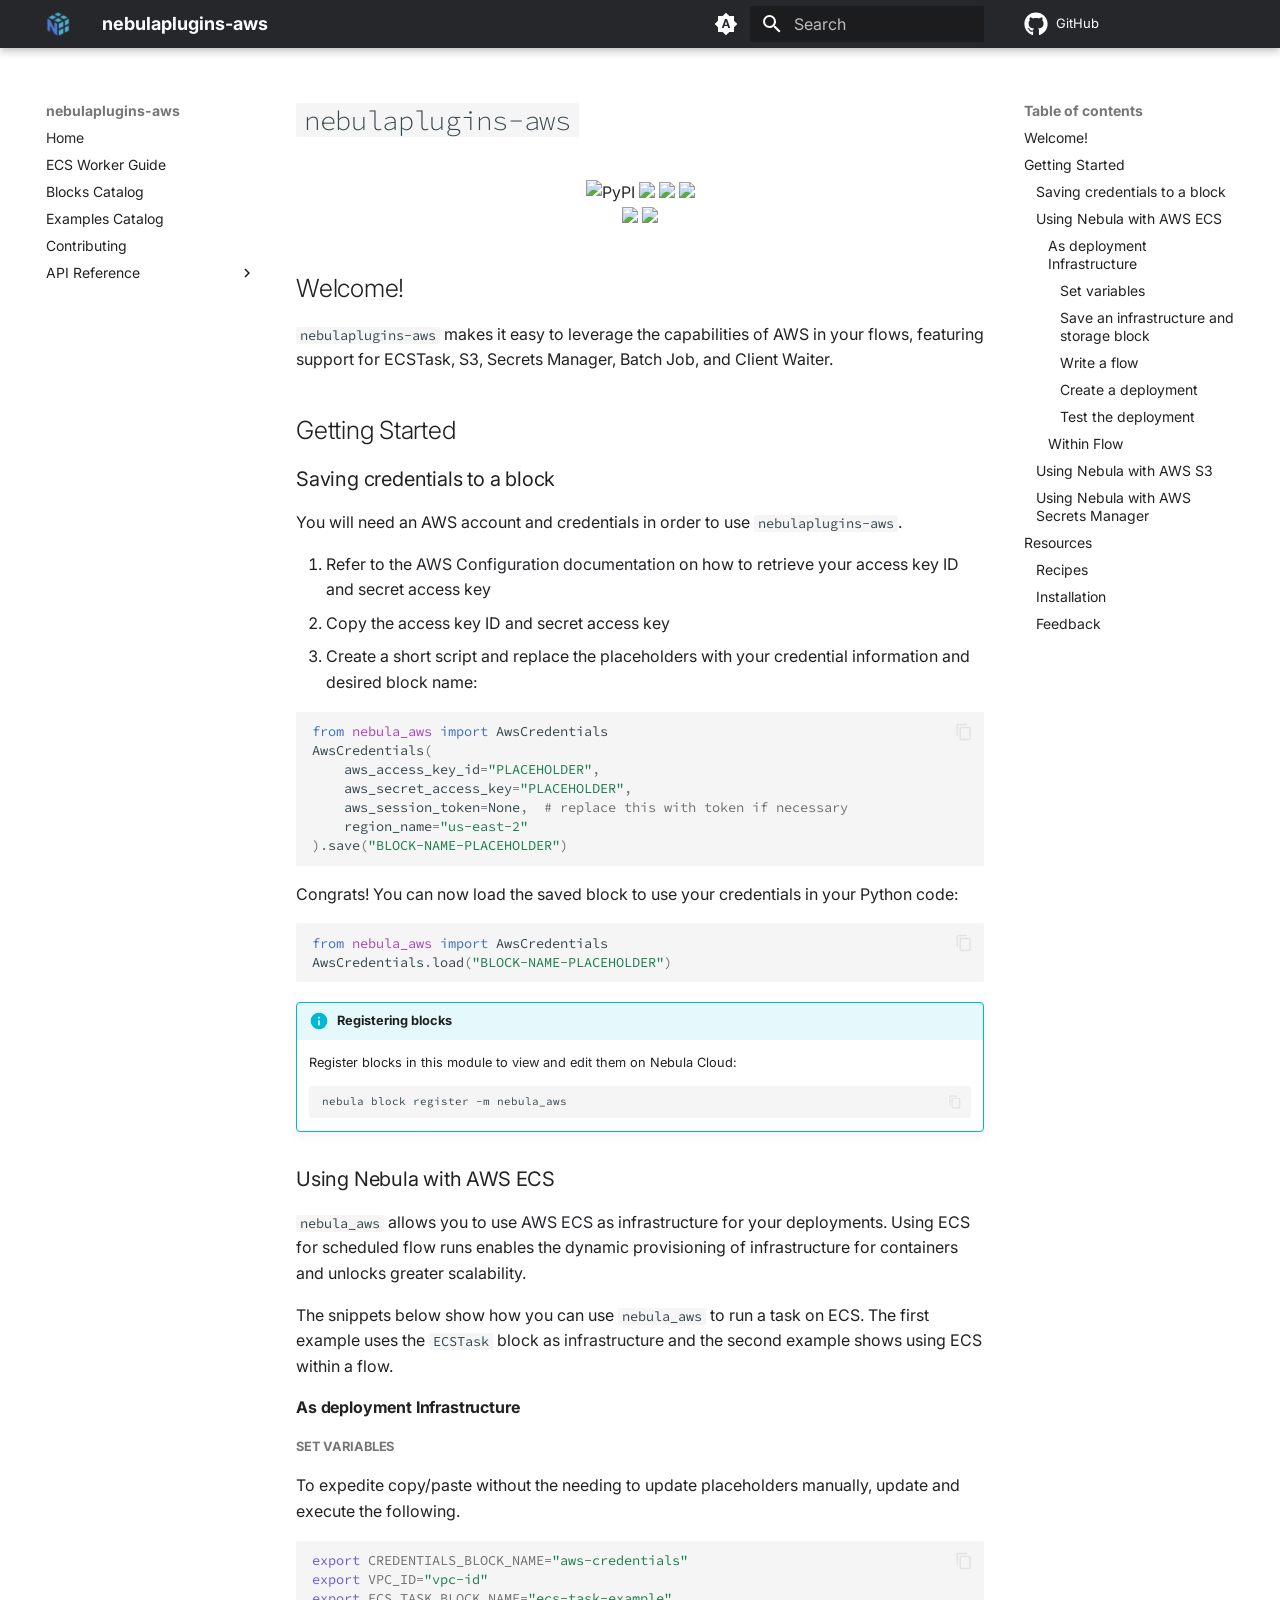
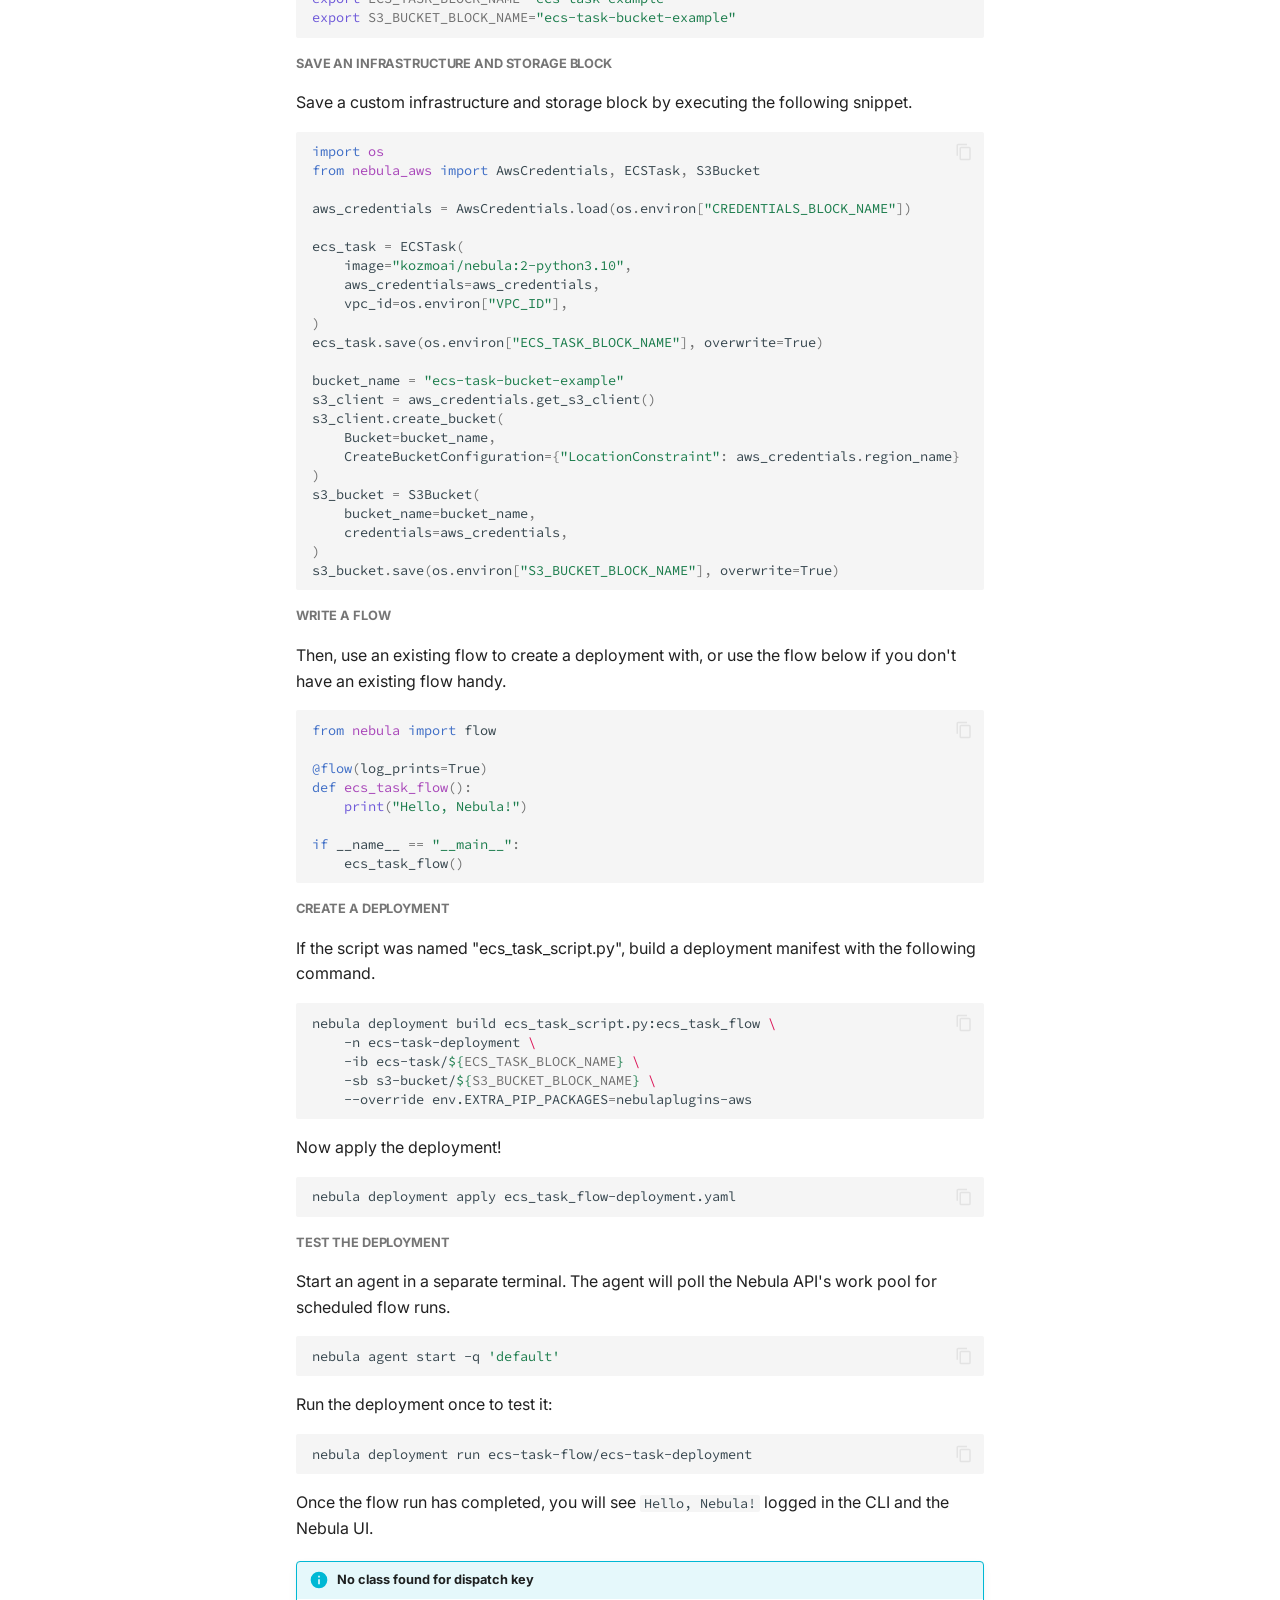
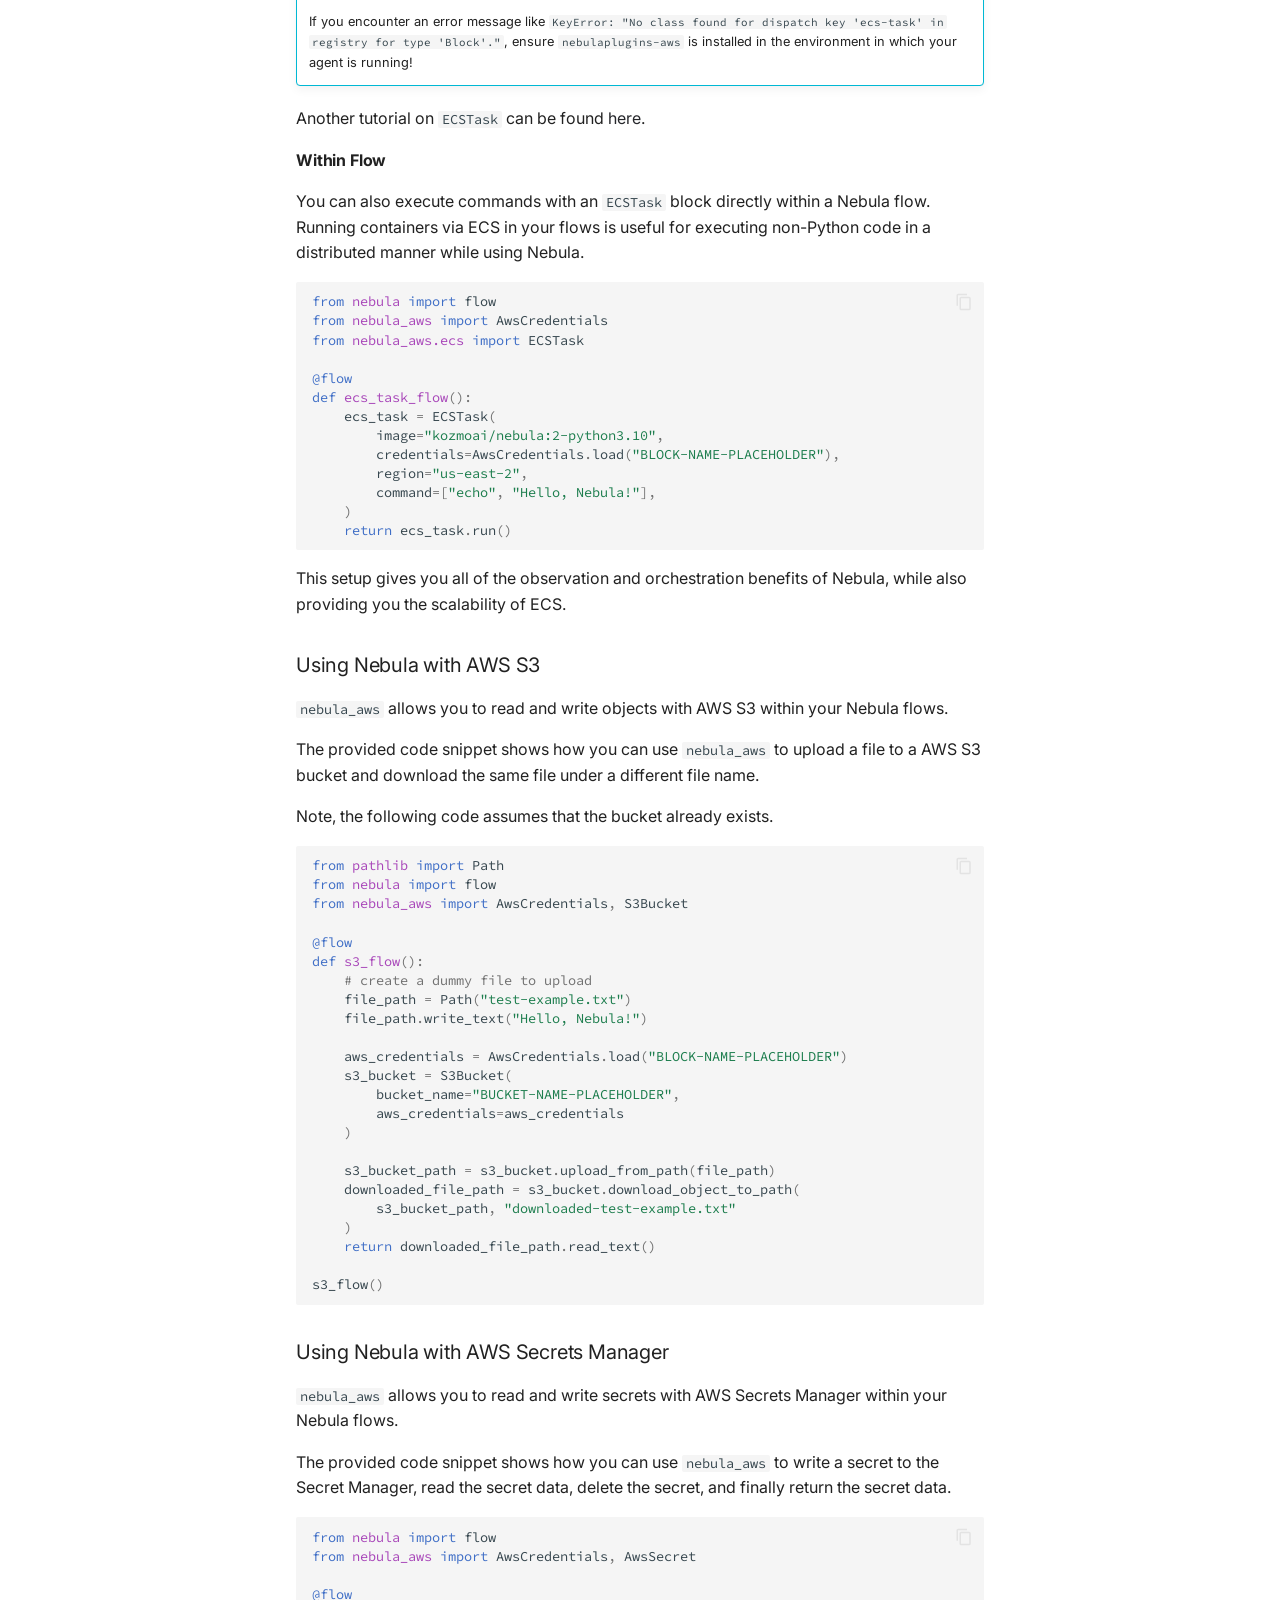
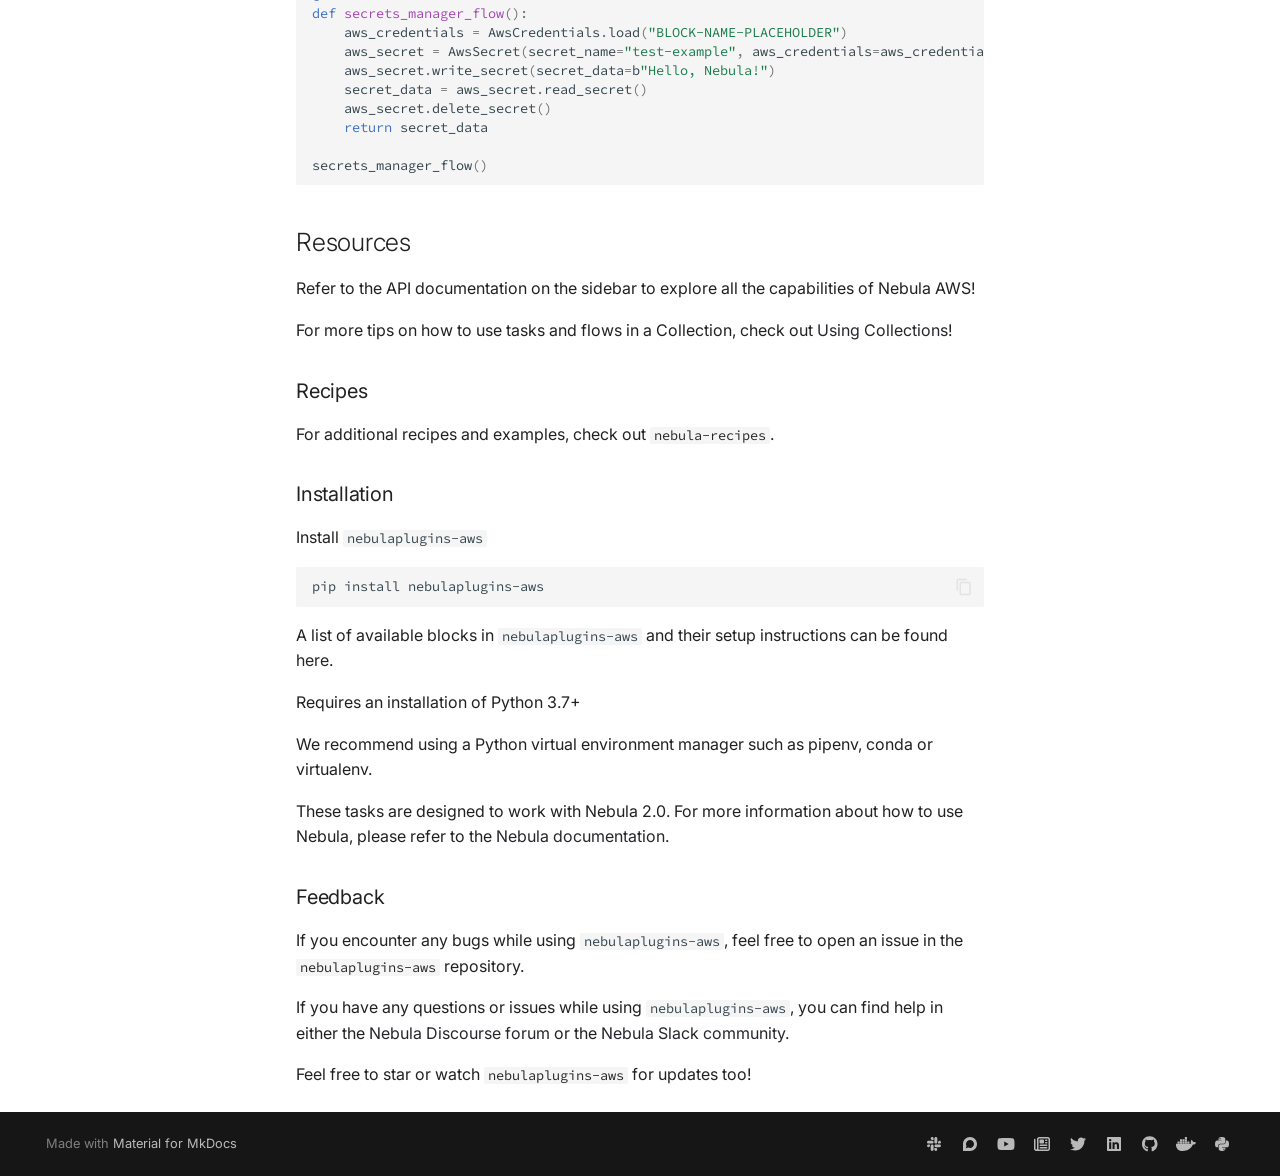
==== index.html @ a5ab62c1 "Deploying to docs from @ kozmoai/nebulaplugins-aws@5a887d9f221b4ba5b8bdf09e39d7f9b8337540f2 🚀" ====
<!doctype html>
<html lang="en" class="no-js">
  <head>
    
      <meta charset="utf-8">
      <meta name="viewport" content="width=device-width,initial-scale=1">
      
      
      
        <link rel="canonical" href="https://kozmoai.github.io/nebulaplugins-aws/">
      
      
      
        <link rel="next" href="ecs_guide/">
      
      
      <link rel="icon" href="img/favicon.ico">
      <meta name="generator" content="mkdocs-1.5.3, mkdocs-material-9.5.15">
    
    
      
        <title>nebulaplugins-aws</title>
      
    
    
      <link rel="stylesheet" href="assets/stylesheets/main.7e359304.min.css">
      
        
        <link rel="stylesheet" href="assets/stylesheets/palette.06af60db.min.css">
      
      


    
    
      
    
    
      
        
        
        <link rel="preconnect" href="https://fonts.gstatic.com" crossorigin>
        <link rel="stylesheet" href="https://fonts.googleapis.com/css?family=Inter:300,300i,400,400i,700,700i%7CSource+Code+Pro:400,400i,700,700i&display=fallback">
        <style>:root{--md-text-font:"Inter";--md-code-font:"Source Code Pro"}</style>
      
    
    
      <link rel="stylesheet" href="assets/_mkdocstrings.css">
    
      <link rel="stylesheet" href="stylesheets/extra.css">
    
    <script>__md_scope=new URL(".",location),__md_hash=e=>[...e].reduce((e,_)=>(e<<5)-e+_.charCodeAt(0),0),__md_get=(e,_=localStorage,t=__md_scope)=>JSON.parse(_.getItem(t.pathname+"."+e)),__md_set=(e,_,t=localStorage,a=__md_scope)=>{try{t.setItem(a.pathname+"."+e,JSON.stringify(_))}catch(e){}}</script>
    
      
  


  <!-- Google tag (gtag.js) -->
<script async src="https://www.googletagmanager.com/gtag/js?id=G-8CSMBCQDKN"></script>
<script>
    window.dataLayer = window.dataLayer || [];
    function gtag(){dataLayer.push(arguments);}
    gtag('js', new Date());

    gtag('config', 'G-8CSMBCQDKN');
</script>
<!-- Segment analytics -->
<script>
    !function(){var analytics=window.analytics=window.analytics||[];if(!analytics.initialize)if(analytics.invoked)window.console&&console.error&&console.error("Segment snippet included twice.");else{analytics.invoked=!0;analytics.methods=["trackSubmit","trackClick","trackLink","trackForm","pageview","identify","reset","group","track","ready","alias","debug","page","once","off","on","addSourceMiddleware","addIntegrationMiddleware","setAnonymousId","addDestinationMiddleware"];analytics.factory=function(e){return function(){var t=Array.prototype.slice.call(arguments);t.unshift(e);analytics.push(t);return analytics}};for(var e=0;e<analytics.methods.length;e++){var key=analytics.methods[e];analytics[key]=analytics.factory(key)}analytics.load=function(key,e){var t=document.createElement("script");t.type="text/javascript";t.async=!0;t.src="https://cdn.segment.com/analytics.js/v1/" + key + "/analytics.min.js";var n=document.getElementsByTagName("script")[0];n.parentNode.insertBefore(t,n);analytics._loadOptions=e};analytics._writeKey="xDLAoTXsNYpC4Y6JucKnJ8W1MYBuyAbD";;analytics.SNIPPET_VERSION="4.15.3";
    analytics.load("xDLAoTXsNYpC4Y6JucKnJ8W1MYBuyAbD");
    analytics.page();
    }}();
</script>
  
    <script>"undefined"!=typeof __md_analytics&&__md_analytics()</script>
  

    
    
    
  </head>
  
  
    
    
      
    
    
    
    
    <body dir="ltr" data-md-color-scheme="default" data-md-color-primary="indigo" data-md-color-accent="indigo">
  
    
    <input class="md-toggle" data-md-toggle="drawer" type="checkbox" id="__drawer" autocomplete="off">
    <input class="md-toggle" data-md-toggle="search" type="checkbox" id="__search" autocomplete="off">
    <label class="md-overlay" for="__drawer"></label>
    <div data-md-component="skip">
      
        
        <a href="#nebulaplugins-aws" class="md-skip">
          Skip to content
        </a>
      
    </div>
    <div data-md-component="announce">
      
    </div>
    
    
      

  

<header class="md-header md-header--shadow" data-md-component="header">
  <nav class="md-header__inner md-grid" aria-label="Header">
    <a href="." title="nebulaplugins-aws" class="md-header__button md-logo" aria-label="nebulaplugins-aws" data-md-component="logo">
      
  <img src="img/nebula-logo-mark.png" alt="logo">

    </a>
    <label class="md-header__button md-icon" for="__drawer">
      
      <svg xmlns="http://www.w3.org/2000/svg" viewBox="0 0 24 24"><path d="M3 6h18v2H3V6m0 5h18v2H3v-2m0 5h18v2H3v-2Z"/></svg>
    </label>
    <div class="md-header__title" data-md-component="header-title">
      <div class="md-header__ellipsis">
        <div class="md-header__topic">
          <span class="md-ellipsis">
            nebulaplugins-aws
          </span>
        </div>
        <div class="md-header__topic" data-md-component="header-topic">
          <span class="md-ellipsis">
            
              Home
            
          </span>
        </div>
      </div>
    </div>
    
      
        <form class="md-header__option" data-md-component="palette">
  
    
    
    
    <input class="md-option" data-md-color-media="(prefers-color-scheme)" data-md-color-scheme="default" data-md-color-primary="indigo" data-md-color-accent="indigo"  aria-label="Switch to light mode"  type="radio" name="__palette" id="__palette_0">
    
      <label class="md-header__button md-icon" title="Switch to light mode" for="__palette_1" hidden>
        <svg xmlns="http://www.w3.org/2000/svg" viewBox="0 0 24 24"><path d="m14.3 16-.7-2h-3.2l-.7 2H7.8L11 7h2l3.2 9h-1.9M20 8.69V4h-4.69L12 .69 8.69 4H4v4.69L.69 12 4 15.31V20h4.69L12 23.31 15.31 20H20v-4.69L23.31 12 20 8.69m-9.15 3.96h2.3L12 9l-1.15 3.65Z"/></svg>
      </label>
    
  
    
    
    
    <input class="md-option" data-md-color-media="(prefers-color-scheme: light)" data-md-color-scheme="default" data-md-color-primary="blue" data-md-color-accent="blue"  aria-label="Switch to dark mode"  type="radio" name="__palette" id="__palette_1">
    
      <label class="md-header__button md-icon" title="Switch to dark mode" for="__palette_2" hidden>
        <svg xmlns="http://www.w3.org/2000/svg" viewBox="0 0 24 24"><path d="M12 7a5 5 0 0 1 5 5 5 5 0 0 1-5 5 5 5 0 0 1-5-5 5 5 0 0 1 5-5m0 2a3 3 0 0 0-3 3 3 3 0 0 0 3 3 3 3 0 0 0 3-3 3 3 0 0 0-3-3m0-7 2.39 3.42C13.65 5.15 12.84 5 12 5c-.84 0-1.65.15-2.39.42L12 2M3.34 7l4.16-.35A7.2 7.2 0 0 0 5.94 8.5c-.44.74-.69 1.5-.83 2.29L3.34 7m.02 10 1.76-3.77a7.131 7.131 0 0 0 2.38 4.14L3.36 17M20.65 7l-1.77 3.79a7.023 7.023 0 0 0-2.38-4.15l4.15.36m-.01 10-4.14.36c.59-.51 1.12-1.14 1.54-1.86.42-.73.69-1.5.83-2.29L20.64 17M12 22l-2.41-3.44c.74.27 1.55.44 2.41.44.82 0 1.63-.17 2.37-.44L12 22Z"/></svg>
      </label>
    
  
    
    
    
    <input class="md-option" data-md-color-media="(prefers-color-scheme: dark)" data-md-color-scheme="slate" data-md-color-primary="blue" data-md-color-accent="blue"  aria-label="Switch to light mode"  type="radio" name="__palette" id="__palette_2">
    
      <label class="md-header__button md-icon" title="Switch to light mode" for="__palette_0" hidden>
        <svg xmlns="http://www.w3.org/2000/svg" viewBox="0 0 24 24"><path d="m17.75 4.09-2.53 1.94.91 3.06-2.63-1.81-2.63 1.81.91-3.06-2.53-1.94L12.44 4l1.06-3 1.06 3 3.19.09m3.5 6.91-1.64 1.25.59 1.98-1.7-1.17-1.7 1.17.59-1.98L15.75 11l2.06-.05L18.5 9l.69 1.95 2.06.05m-2.28 4.95c.83-.08 1.72 1.1 1.19 1.85-.32.45-.66.87-1.08 1.27C15.17 23 8.84 23 4.94 19.07c-3.91-3.9-3.91-10.24 0-14.14.4-.4.82-.76 1.27-1.08.75-.53 1.93.36 1.85 1.19-.27 2.86.69 5.83 2.89 8.02a9.96 9.96 0 0 0 8.02 2.89m-1.64 2.02a12.08 12.08 0 0 1-7.8-3.47c-2.17-2.19-3.33-5-3.49-7.82-2.81 3.14-2.7 7.96.31 10.98 3.02 3.01 7.84 3.12 10.98.31Z"/></svg>
      </label>
    
  
</form>
      
    
    
      <script>var media,input,key,value,palette=__md_get("__palette");if(palette&&palette.color){"(prefers-color-scheme)"===palette.color.media&&(media=matchMedia("(prefers-color-scheme: light)"),input=document.querySelector(media.matches?"[data-md-color-media='(prefers-color-scheme: light)']":"[data-md-color-media='(prefers-color-scheme: dark)']"),palette.color.media=input.getAttribute("data-md-color-media"),palette.color.scheme=input.getAttribute("data-md-color-scheme"),palette.color.primary=input.getAttribute("data-md-color-primary"),palette.color.accent=input.getAttribute("data-md-color-accent"));for([key,value]of Object.entries(palette.color))document.body.setAttribute("data-md-color-"+key,value)}</script>
    
    
    
      <label class="md-header__button md-icon" for="__search">
        
        <svg xmlns="http://www.w3.org/2000/svg" viewBox="0 0 24 24"><path d="M9.5 3A6.5 6.5 0 0 1 16 9.5c0 1.61-.59 3.09-1.56 4.23l.27.27h.79l5 5-1.5 1.5-5-5v-.79l-.27-.27A6.516 6.516 0 0 1 9.5 16 6.5 6.5 0 0 1 3 9.5 6.5 6.5 0 0 1 9.5 3m0 2C7 5 5 7 5 9.5S7 14 9.5 14 14 12 14 9.5 12 5 9.5 5Z"/></svg>
      </label>
      <div class="md-search" data-md-component="search" role="dialog">
  <label class="md-search__overlay" for="__search"></label>
  <div class="md-search__inner" role="search">
    <form class="md-search__form" name="search">
      <input type="text" class="md-search__input" name="query" aria-label="Search" placeholder="Search" autocapitalize="off" autocorrect="off" autocomplete="off" spellcheck="false" data-md-component="search-query" required>
      <label class="md-search__icon md-icon" for="__search">
        
        <svg xmlns="http://www.w3.org/2000/svg" viewBox="0 0 24 24"><path d="M9.5 3A6.5 6.5 0 0 1 16 9.5c0 1.61-.59 3.09-1.56 4.23l.27.27h.79l5 5-1.5 1.5-5-5v-.79l-.27-.27A6.516 6.516 0 0 1 9.5 16 6.5 6.5 0 0 1 3 9.5 6.5 6.5 0 0 1 9.5 3m0 2C7 5 5 7 5 9.5S7 14 9.5 14 14 12 14 9.5 12 5 9.5 5Z"/></svg>
        
        <svg xmlns="http://www.w3.org/2000/svg" viewBox="0 0 24 24"><path d="M20 11v2H8l5.5 5.5-1.42 1.42L4.16 12l7.92-7.92L13.5 5.5 8 11h12Z"/></svg>
      </label>
      <nav class="md-search__options" aria-label="Search">
        
        <button type="reset" class="md-search__icon md-icon" title="Clear" aria-label="Clear" tabindex="-1">
          
          <svg xmlns="http://www.w3.org/2000/svg" viewBox="0 0 24 24"><path d="M19 6.41 17.59 5 12 10.59 6.41 5 5 6.41 10.59 12 5 17.59 6.41 19 12 13.41 17.59 19 19 17.59 13.41 12 19 6.41Z"/></svg>
        </button>
      </nav>
      
    </form>
    <div class="md-search__output">
      <div class="md-search__scrollwrap" data-md-scrollfix>
        <div class="md-search-result" data-md-component="search-result">
          <div class="md-search-result__meta">
            Initializing search
          </div>
          <ol class="md-search-result__list" role="presentation"></ol>
        </div>
      </div>
    </div>
  </div>
</div>
    
    
      <div class="md-header__source">
        <a href="https://github.com/kozmoai/nebulaplugins-aws" title="Go to repository" class="md-source" data-md-component="source">
  <div class="md-source__icon md-icon">
    
    <svg xmlns="http://www.w3.org/2000/svg" viewBox="0 0 496 512"><!--! Font Awesome Free 6.5.1 by @fontawesome - https://fontawesome.com License - https://fontawesome.com/license/free (Icons: CC BY 4.0, Fonts: SIL OFL 1.1, Code: MIT License) Copyright 2023 Fonticons, Inc.--><path d="M165.9 397.4c0 2-2.3 3.6-5.2 3.6-3.3.3-5.6-1.3-5.6-3.6 0-2 2.3-3.6 5.2-3.6 3-.3 5.6 1.3 5.6 3.6zm-31.1-4.5c-.7 2 1.3 4.3 4.3 4.9 2.6 1 5.6 0 6.2-2s-1.3-4.3-4.3-5.2c-2.6-.7-5.5.3-6.2 2.3zm44.2-1.7c-2.9.7-4.9 2.6-4.6 4.9.3 2 2.9 3.3 5.9 2.6 2.9-.7 4.9-2.6 4.6-4.6-.3-1.9-3-3.2-5.9-2.9zM244.8 8C106.1 8 0 113.3 0 252c0 110.9 69.8 205.8 169.5 239.2 12.8 2.3 17.3-5.6 17.3-12.1 0-6.2-.3-40.4-.3-61.4 0 0-70 15-84.7-29.8 0 0-11.4-29.1-27.8-36.6 0 0-22.9-15.7 1.6-15.4 0 0 24.9 2 38.6 25.8 21.9 38.6 58.6 27.5 72.9 20.9 2.3-16 8.8-27.1 16-33.7-55.9-6.2-112.3-14.3-112.3-110.5 0-27.5 7.6-41.3 23.6-58.9-2.6-6.5-11.1-33.3 2.6-67.9 20.9-6.5 69 27 69 27 20-5.6 41.5-8.5 62.8-8.5s42.8 2.9 62.8 8.5c0 0 48.1-33.6 69-27 13.7 34.7 5.2 61.4 2.6 67.9 16 17.7 25.8 31.5 25.8 58.9 0 96.5-58.9 104.2-114.8 110.5 9.2 7.9 17 22.9 17 46.4 0 33.7-.3 75.4-.3 83.6 0 6.5 4.6 14.4 17.3 12.1C428.2 457.8 496 362.9 496 252 496 113.3 383.5 8 244.8 8zM97.2 352.9c-1.3 1-1 3.3.7 5.2 1.6 1.6 3.9 2.3 5.2 1 1.3-1 1-3.3-.7-5.2-1.6-1.6-3.9-2.3-5.2-1zm-10.8-8.1c-.7 1.3.3 2.9 2.3 3.9 1.6 1 3.6.7 4.3-.7.7-1.3-.3-2.9-2.3-3.9-2-.6-3.6-.3-4.3.7zm32.4 35.6c-1.6 1.3-1 4.3 1.3 6.2 2.3 2.3 5.2 2.6 6.5 1 1.3-1.3.7-4.3-1.3-6.2-2.2-2.3-5.2-2.6-6.5-1zm-11.4-14.7c-1.6 1-1.6 3.6 0 5.9 1.6 2.3 4.3 3.3 5.6 2.3 1.6-1.3 1.6-3.9 0-6.2-1.4-2.3-4-3.3-5.6-2z"/></svg>
  </div>
  <div class="md-source__repository">
    GitHub
  </div>
</a>
      </div>
    
  </nav>
  
</header>
    
    <div class="md-container" data-md-component="container">
      
      
        
          
        
      
      <main class="md-main" data-md-component="main">
        <div class="md-main__inner md-grid">
          
            
              
              <div class="md-sidebar md-sidebar--primary" data-md-component="sidebar" data-md-type="navigation" >
                <div class="md-sidebar__scrollwrap">
                  <div class="md-sidebar__inner">
                    



<nav class="md-nav md-nav--primary" aria-label="Navigation" data-md-level="0">
  <label class="md-nav__title" for="__drawer">
    <a href="." title="nebulaplugins-aws" class="md-nav__button md-logo" aria-label="nebulaplugins-aws" data-md-component="logo">
      
  <img src="img/nebula-logo-mark.png" alt="logo">

    </a>
    nebulaplugins-aws
  </label>
  
    <div class="md-nav__source">
      <a href="https://github.com/kozmoai/nebulaplugins-aws" title="Go to repository" class="md-source" data-md-component="source">
  <div class="md-source__icon md-icon">
    
    <svg xmlns="http://www.w3.org/2000/svg" viewBox="0 0 496 512"><!--! Font Awesome Free 6.5.1 by @fontawesome - https://fontawesome.com License - https://fontawesome.com/license/free (Icons: CC BY 4.0, Fonts: SIL OFL 1.1, Code: MIT License) Copyright 2023 Fonticons, Inc.--><path d="M165.9 397.4c0 2-2.3 3.6-5.2 3.6-3.3.3-5.6-1.3-5.6-3.6 0-2 2.3-3.6 5.2-3.6 3-.3 5.6 1.3 5.6 3.6zm-31.1-4.5c-.7 2 1.3 4.3 4.3 4.9 2.6 1 5.6 0 6.2-2s-1.3-4.3-4.3-5.2c-2.6-.7-5.5.3-6.2 2.3zm44.2-1.7c-2.9.7-4.9 2.6-4.6 4.9.3 2 2.9 3.3 5.9 2.6 2.9-.7 4.9-2.6 4.6-4.6-.3-1.9-3-3.2-5.9-2.9zM244.8 8C106.1 8 0 113.3 0 252c0 110.9 69.8 205.8 169.5 239.2 12.8 2.3 17.3-5.6 17.3-12.1 0-6.2-.3-40.4-.3-61.4 0 0-70 15-84.7-29.8 0 0-11.4-29.1-27.8-36.6 0 0-22.9-15.7 1.6-15.4 0 0 24.9 2 38.6 25.8 21.9 38.6 58.6 27.5 72.9 20.9 2.3-16 8.8-27.1 16-33.7-55.9-6.2-112.3-14.3-112.3-110.5 0-27.5 7.6-41.3 23.6-58.9-2.6-6.5-11.1-33.3 2.6-67.9 20.9-6.5 69 27 69 27 20-5.6 41.5-8.5 62.8-8.5s42.8 2.9 62.8 8.5c0 0 48.1-33.6 69-27 13.7 34.7 5.2 61.4 2.6 67.9 16 17.7 25.8 31.5 25.8 58.9 0 96.5-58.9 104.2-114.8 110.5 9.2 7.9 17 22.9 17 46.4 0 33.7-.3 75.4-.3 83.6 0 6.5 4.6 14.4 17.3 12.1C428.2 457.8 496 362.9 496 252 496 113.3 383.5 8 244.8 8zM97.2 352.9c-1.3 1-1 3.3.7 5.2 1.6 1.6 3.9 2.3 5.2 1 1.3-1 1-3.3-.7-5.2-1.6-1.6-3.9-2.3-5.2-1zm-10.8-8.1c-.7 1.3.3 2.9 2.3 3.9 1.6 1 3.6.7 4.3-.7.7-1.3-.3-2.9-2.3-3.9-2-.6-3.6-.3-4.3.7zm32.4 35.6c-1.6 1.3-1 4.3 1.3 6.2 2.3 2.3 5.2 2.6 6.5 1 1.3-1.3.7-4.3-1.3-6.2-2.2-2.3-5.2-2.6-6.5-1zm-11.4-14.7c-1.6 1-1.6 3.6 0 5.9 1.6 2.3 4.3 3.3 5.6 2.3 1.6-1.3 1.6-3.9 0-6.2-1.4-2.3-4-3.3-5.6-2z"/></svg>
  </div>
  <div class="md-source__repository">
    GitHub
  </div>
</a>
    </div>
  
  <ul class="md-nav__list" data-md-scrollfix>
    
      
      
  
  
    
  
  
  
    <li class="md-nav__item md-nav__item--active">
      
      <input class="md-nav__toggle md-toggle" type="checkbox" id="__toc">
      
      
        
      
      
        <label class="md-nav__link md-nav__link--active" for="__toc">
          
  
  <span class="md-ellipsis">
    Home
  </span>
  

          <span class="md-nav__icon md-icon"></span>
        </label>
      
      <a href="." class="md-nav__link md-nav__link--active">
        
  
  <span class="md-ellipsis">
    Home
  </span>
  

      </a>
      
        

<nav class="md-nav md-nav--secondary" aria-label="Table of contents">
  
  
  
    
  
  
    <label class="md-nav__title" for="__toc">
      <span class="md-nav__icon md-icon"></span>
      Table of contents
    </label>
    <ul class="md-nav__list" data-md-component="toc" data-md-scrollfix>
      
        <li class="md-nav__item">
  <a href="#welcome" class="md-nav__link">
    <span class="md-ellipsis">
      Welcome!
    </span>
  </a>
  
</li>
      
        <li class="md-nav__item">
  <a href="#getting-started" class="md-nav__link">
    <span class="md-ellipsis">
      Getting Started
    </span>
  </a>
  
    <nav class="md-nav" aria-label="Getting Started">
      <ul class="md-nav__list">
        
          <li class="md-nav__item">
  <a href="#saving-credentials-to-a-block" class="md-nav__link">
    <span class="md-ellipsis">
      Saving credentials to a block
    </span>
  </a>
  
</li>
        
          <li class="md-nav__item">
  <a href="#using-nebula-with-aws-ecs" class="md-nav__link">
    <span class="md-ellipsis">
      Using Nebula with AWS ECS
    </span>
  </a>
  
    <nav class="md-nav" aria-label="Using Nebula with AWS ECS">
      <ul class="md-nav__list">
        
          <li class="md-nav__item">
  <a href="#as-deployment-infrastructure" class="md-nav__link">
    <span class="md-ellipsis">
      As deployment Infrastructure
    </span>
  </a>
  
    <nav class="md-nav" aria-label="As deployment Infrastructure">
      <ul class="md-nav__list">
        
          <li class="md-nav__item">
  <a href="#set-variables" class="md-nav__link">
    <span class="md-ellipsis">
      Set variables
    </span>
  </a>
  
</li>
        
          <li class="md-nav__item">
  <a href="#save-an-infrastructure-and-storage-block" class="md-nav__link">
    <span class="md-ellipsis">
      Save an infrastructure and storage block
    </span>
  </a>
  
</li>
        
          <li class="md-nav__item">
  <a href="#write-a-flow" class="md-nav__link">
    <span class="md-ellipsis">
      Write a flow
    </span>
  </a>
  
</li>
        
          <li class="md-nav__item">
  <a href="#create-a-deployment" class="md-nav__link">
    <span class="md-ellipsis">
      Create a deployment
    </span>
  </a>
  
</li>
        
          <li class="md-nav__item">
  <a href="#test-the-deployment" class="md-nav__link">
    <span class="md-ellipsis">
      Test the deployment
    </span>
  </a>
  
</li>
        
      </ul>
    </nav>
  
</li>
        
          <li class="md-nav__item">
  <a href="#within-flow" class="md-nav__link">
    <span class="md-ellipsis">
      Within Flow
    </span>
  </a>
  
</li>
        
      </ul>
    </nav>
  
</li>
        
          <li class="md-nav__item">
  <a href="#using-nebula-with-aws-s3" class="md-nav__link">
    <span class="md-ellipsis">
      Using Nebula with AWS S3
    </span>
  </a>
  
</li>
        
          <li class="md-nav__item">
  <a href="#using-nebula-with-aws-secrets-manager" class="md-nav__link">
    <span class="md-ellipsis">
      Using Nebula with AWS Secrets Manager
    </span>
  </a>
  
</li>
        
      </ul>
    </nav>
  
</li>
      
        <li class="md-nav__item">
  <a href="#resources" class="md-nav__link">
    <span class="md-ellipsis">
      Resources
    </span>
  </a>
  
    <nav class="md-nav" aria-label="Resources">
      <ul class="md-nav__list">
        
          <li class="md-nav__item">
  <a href="#recipes" class="md-nav__link">
    <span class="md-ellipsis">
      Recipes
    </span>
  </a>
  
</li>
        
          <li class="md-nav__item">
  <a href="#installation" class="md-nav__link">
    <span class="md-ellipsis">
      Installation
    </span>
  </a>
  
</li>
        
          <li class="md-nav__item">
  <a href="#feedback" class="md-nav__link">
    <span class="md-ellipsis">
      Feedback
    </span>
  </a>
  
</li>
        
      </ul>
    </nav>
  
</li>
      
    </ul>
  
</nav>
      
    </li>
  

    
      
      
  
  
  
  
    <li class="md-nav__item">
      <a href="ecs_guide/" class="md-nav__link">
        
  
  <span class="md-ellipsis">
    ECS Worker Guide
  </span>
  

      </a>
    </li>
  

    
      
      
  
  
  
  
    <li class="md-nav__item">
      <a href="blocks_catalog/" class="md-nav__link">
        
  
  <span class="md-ellipsis">
    Blocks Catalog
  </span>
  

      </a>
    </li>
  

    
      
      
  
  
  
  
    <li class="md-nav__item">
      <a href="examples_catalog/" class="md-nav__link">
        
  
  <span class="md-ellipsis">
    Examples Catalog
  </span>
  

      </a>
    </li>
  

    
      
      
  
  
  
  
    <li class="md-nav__item">
      <a href="contributing/" class="md-nav__link">
        
  
  <span class="md-ellipsis">
    Contributing
  </span>
  

      </a>
    </li>
  

    
      
      
  
  
  
  
    
    
    
    
    <li class="md-nav__item md-nav__item--nested">
      
        
        
        <input class="md-nav__toggle md-toggle " type="checkbox" id="__nav_6" >
        
          
          <label class="md-nav__link" for="__nav_6" id="__nav_6_label" tabindex="0">
            
  
  <span class="md-ellipsis">
    API Reference
  </span>
  

            <span class="md-nav__icon md-icon"></span>
          </label>
        
        <nav class="md-nav" data-md-level="1" aria-labelledby="__nav_6_label" aria-expanded="false">
          <label class="md-nav__title" for="__nav_6">
            <span class="md-nav__icon md-icon"></span>
            API Reference
          </label>
          <ul class="md-nav__list" data-md-scrollfix>
            
              
                
  
  
  
  
    <li class="md-nav__item">
      <a href="batch/" class="md-nav__link">
        
  
  <span class="md-ellipsis">
    Batch
  </span>
  

      </a>
    </li>
  

              
            
              
                
  
  
  
  
    <li class="md-nav__item">
      <a href="client_waiter/" class="md-nav__link">
        
  
  <span class="md-ellipsis">
    Client Waiter
  </span>
  

      </a>
    </li>
  

              
            
              
                
  
  
  
  
    <li class="md-nav__item">
      <a href="credentials/" class="md-nav__link">
        
  
  <span class="md-ellipsis">
    Credentials
  </span>
  

      </a>
    </li>
  

              
            
              
                
  
  
  
  
    <li class="md-nav__item">
      <a href="ecs_worker/" class="md-nav__link">
        
  
  <span class="md-ellipsis">
    ECS Worker
  </span>
  

      </a>
    </li>
  

              
            
              
                
  
  
  
  
    <li class="md-nav__item">
      <a href="ecs/" class="md-nav__link">
        
  
  <span class="md-ellipsis">
    ECS
  </span>
  

      </a>
    </li>
  

              
            
              
                
  
  
  
  
    <li class="md-nav__item">
      <a href="lambda_function/" class="md-nav__link">
        
  
  <span class="md-ellipsis">
    Lambda
  </span>
  

      </a>
    </li>
  

              
            
              
                
  
  
  
  
    
    
    
    
    <li class="md-nav__item md-nav__item--nested">
      
        
        
        <input class="md-nav__toggle md-toggle " type="checkbox" id="__nav_6_7" >
        
          
          <label class="md-nav__link" for="__nav_6_7" id="__nav_6_7_label" tabindex="0">
            
  
  <span class="md-ellipsis">
    Deployments
  </span>
  

            <span class="md-nav__icon md-icon"></span>
          </label>
        
        <nav class="md-nav" data-md-level="2" aria-labelledby="__nav_6_7_label" aria-expanded="false">
          <label class="md-nav__title" for="__nav_6_7">
            <span class="md-nav__icon md-icon"></span>
            Deployments
          </label>
          <ul class="md-nav__list" data-md-scrollfix>
            
              
                
  
  
  
  
    <li class="md-nav__item">
      <a href="deployments/steps/" class="md-nav__link">
        
  
  <span class="md-ellipsis">
    Steps
  </span>
  

      </a>
    </li>
  

              
            
          </ul>
        </nav>
      
    </li>
  

              
            
              
                
  
  
  
  
    <li class="md-nav__item">
      <a href="s3/" class="md-nav__link">
        
  
  <span class="md-ellipsis">
    S3
  </span>
  

      </a>
    </li>
  

              
            
              
                
  
  
  
  
    <li class="md-nav__item">
      <a href="secrets_manager/" class="md-nav__link">
        
  
  <span class="md-ellipsis">
    Secrets Manager
  </span>
  

      </a>
    </li>
  

              
            
          </ul>
        </nav>
      
    </li>
  

    
  </ul>
</nav>
                  </div>
                </div>
              </div>
            
            
              
              <div class="md-sidebar md-sidebar--secondary" data-md-component="sidebar" data-md-type="toc" >
                <div class="md-sidebar__scrollwrap">
                  <div class="md-sidebar__inner">
                    

<nav class="md-nav md-nav--secondary" aria-label="Table of contents">
  
  
  
    
  
  
    <label class="md-nav__title" for="__toc">
      <span class="md-nav__icon md-icon"></span>
      Table of contents
    </label>
    <ul class="md-nav__list" data-md-component="toc" data-md-scrollfix>
      
        <li class="md-nav__item">
  <a href="#welcome" class="md-nav__link">
    <span class="md-ellipsis">
      Welcome!
    </span>
  </a>
  
</li>
      
        <li class="md-nav__item">
  <a href="#getting-started" class="md-nav__link">
    <span class="md-ellipsis">
      Getting Started
    </span>
  </a>
  
    <nav class="md-nav" aria-label="Getting Started">
      <ul class="md-nav__list">
        
          <li class="md-nav__item">
  <a href="#saving-credentials-to-a-block" class="md-nav__link">
    <span class="md-ellipsis">
      Saving credentials to a block
    </span>
  </a>
  
</li>
        
          <li class="md-nav__item">
  <a href="#using-nebula-with-aws-ecs" class="md-nav__link">
    <span class="md-ellipsis">
      Using Nebula with AWS ECS
    </span>
  </a>
  
    <nav class="md-nav" aria-label="Using Nebula with AWS ECS">
      <ul class="md-nav__list">
        
          <li class="md-nav__item">
  <a href="#as-deployment-infrastructure" class="md-nav__link">
    <span class="md-ellipsis">
      As deployment Infrastructure
    </span>
  </a>
  
    <nav class="md-nav" aria-label="As deployment Infrastructure">
      <ul class="md-nav__list">
        
          <li class="md-nav__item">
  <a href="#set-variables" class="md-nav__link">
    <span class="md-ellipsis">
      Set variables
    </span>
  </a>
  
</li>
        
          <li class="md-nav__item">
  <a href="#save-an-infrastructure-and-storage-block" class="md-nav__link">
    <span class="md-ellipsis">
      Save an infrastructure and storage block
    </span>
  </a>
  
</li>
        
          <li class="md-nav__item">
  <a href="#write-a-flow" class="md-nav__link">
    <span class="md-ellipsis">
      Write a flow
    </span>
  </a>
  
</li>
        
          <li class="md-nav__item">
  <a href="#create-a-deployment" class="md-nav__link">
    <span class="md-ellipsis">
      Create a deployment
    </span>
  </a>
  
</li>
        
          <li class="md-nav__item">
  <a href="#test-the-deployment" class="md-nav__link">
    <span class="md-ellipsis">
      Test the deployment
    </span>
  </a>
  
</li>
        
      </ul>
    </nav>
  
</li>
        
          <li class="md-nav__item">
  <a href="#within-flow" class="md-nav__link">
    <span class="md-ellipsis">
      Within Flow
    </span>
  </a>
  
</li>
        
      </ul>
    </nav>
  
</li>
        
          <li class="md-nav__item">
  <a href="#using-nebula-with-aws-s3" class="md-nav__link">
    <span class="md-ellipsis">
      Using Nebula with AWS S3
    </span>
  </a>
  
</li>
        
          <li class="md-nav__item">
  <a href="#using-nebula-with-aws-secrets-manager" class="md-nav__link">
    <span class="md-ellipsis">
      Using Nebula with AWS Secrets Manager
    </span>
  </a>
  
</li>
        
      </ul>
    </nav>
  
</li>
      
        <li class="md-nav__item">
  <a href="#resources" class="md-nav__link">
    <span class="md-ellipsis">
      Resources
    </span>
  </a>
  
    <nav class="md-nav" aria-label="Resources">
      <ul class="md-nav__list">
        
          <li class="md-nav__item">
  <a href="#recipes" class="md-nav__link">
    <span class="md-ellipsis">
      Recipes
    </span>
  </a>
  
</li>
        
          <li class="md-nav__item">
  <a href="#installation" class="md-nav__link">
    <span class="md-ellipsis">
      Installation
    </span>
  </a>
  
</li>
        
          <li class="md-nav__item">
  <a href="#feedback" class="md-nav__link">
    <span class="md-ellipsis">
      Feedback
    </span>
  </a>
  
</li>
        
      </ul>
    </nav>
  
</li>
      
    </ul>
  
</nav>
                  </div>
                </div>
              </div>
            
          
          
            <div class="md-content" data-md-component="content">
              <article class="md-content__inner md-typeset">
                
                  

  
  


<h1 id="nebulaplugins-aws"><code>nebulaplugins-aws</code></h1>
<p align="center">
    <a href="https://pypi.python.org/pypi/nebulaplugins-aws/" alt="PyPI version">
        <img alt="PyPI" src="https://img.shields.io/pypi/v/nebulaplugins-aws?color=26272B&labelColor=090422"></a>
    <a href="https://github.com/kozmoai/nebulaplugins-aws/" alt="Stars">
        <img src="https://img.shields.io/github/stars/kozmoai/nebulaplugins-aws?color=26272B&labelColor=090422" /></a>
    <a href="https://pepy.tech/badge/nebulaplugins-aws/" alt="Downloads">
        <img src="https://img.shields.io/pypi/dm/nebulaplugins-aws?color=26272B&labelColor=090422" /></a>
    <a href="https://github.com/kozmoai/nebulaplugins-aws/pulse" alt="Activity">
        <img src="https://img.shields.io/github/commit-activity/m/kozmoai/nebulaplugins-aws?color=26272B&labelColor=090422" /></a>
    <br>
    <a href="https://nebula-community.slack.com" alt="Slack">
        <img src="https://img.shields.io/badge/slack-join_community-red.svg?color=26272B&labelColor=090422&logo=slack" /></a>
    <a href="https://discourse.nebula.io/" alt="Discourse">
        <img src="https://img.shields.io/badge/discourse-browse_forum-red.svg?color=26272B&labelColor=090422&logo=discourse" /></a>
</p>

<h2 id="welcome">Welcome!</h2>
<p><code>nebulaplugins-aws</code> makes it easy to leverage the capabilities of AWS in your flows, featuring support for ECSTask, S3, Secrets Manager, Batch Job, and Client Waiter.</p>
<h2 id="getting-started">Getting Started</h2>
<h3 id="saving-credentials-to-a-block">Saving credentials to a block</h3>
<p>You will need an AWS account and credentials in order to use <code>nebulaplugins-aws</code>.</p>
<ol>
<li>Refer to the <a href="https://docs.aws.amazon.com/cli/latest/userguide/cli-configure-quickstart.html#cli-configure-quickstart-creds">AWS Configuration documentation</a> on how to retrieve your access key ID and secret access key</li>
<li>Copy the access key ID and secret access key</li>
<li>Create a short script and replace the placeholders with your credential information and desired block name:</li>
</ol>
<div class="highlight"><pre><span></span><code><span class="kn">from</span> <span class="nn">nebula_aws</span> <span class="kn">import</span> <span class="n">AwsCredentials</span>
<span class="n">AwsCredentials</span><span class="p">(</span>
    <span class="n">aws_access_key_id</span><span class="o">=</span><span class="s2">&quot;PLACEHOLDER&quot;</span><span class="p">,</span>
    <span class="n">aws_secret_access_key</span><span class="o">=</span><span class="s2">&quot;PLACEHOLDER&quot;</span><span class="p">,</span>
    <span class="n">aws_session_token</span><span class="o">=</span><span class="kc">None</span><span class="p">,</span>  <span class="c1"># replace this with token if necessary</span>
    <span class="n">region_name</span><span class="o">=</span><span class="s2">&quot;us-east-2&quot;</span>
<span class="p">)</span><span class="o">.</span><span class="n">save</span><span class="p">(</span><span class="s2">&quot;BLOCK-NAME-PLACEHOLDER&quot;</span><span class="p">)</span>
</code></pre></div>
<p>Congrats! You can now load the saved block to use your credentials in your Python code:</p>
<div class="highlight"><pre><span></span><code><span class="kn">from</span> <span class="nn">nebula_aws</span> <span class="kn">import</span> <span class="n">AwsCredentials</span>
<span class="n">AwsCredentials</span><span class="o">.</span><span class="n">load</span><span class="p">(</span><span class="s2">&quot;BLOCK-NAME-PLACEHOLDER&quot;</span><span class="p">)</span>
</code></pre></div>
<div class="admonition info">
<p class="admonition-title">Registering blocks</p>
<p>Register blocks in this module to
<a href="https://docs.nebula.io/ui/blocks/">view and edit them</a>
on Nebula Cloud:</p>
<div class="highlight"><pre><span></span><code>nebula<span class="w"> </span>block<span class="w"> </span>register<span class="w"> </span>-m<span class="w"> </span>nebula_aws
</code></pre></div>
</div>
<h3 id="using-nebula-with-aws-ecs">Using Nebula with AWS ECS</h3>
<p><code>nebula_aws</code> allows you to use <a href="https://aws.amazon.com/ecs/">AWS ECS</a> as infrastructure for your deployments. Using ECS for scheduled flow runs enables the dynamic provisioning of infrastructure for containers and unlocks greater scalability.</p>
<p>The snippets below show how you can use <code>nebula_aws</code> to run a task on ECS. The first example uses the <code>ECSTask</code> block as <a href="https://docs.nebula.io/concepts/infrastructure/">infrastructure</a> and the second example shows using ECS within a flow.</p>
<h4 id="as-deployment-infrastructure">As deployment Infrastructure</h4>
<h5 id="set-variables">Set variables</h5>
<p>To expedite copy/paste without the needing to update placeholders manually, update and execute the following.</p>
<div class="highlight"><pre><span></span><code><span class="nb">export</span><span class="w"> </span><span class="nv">CREDENTIALS_BLOCK_NAME</span><span class="o">=</span><span class="s2">&quot;aws-credentials&quot;</span>
<span class="nb">export</span><span class="w"> </span><span class="nv">VPC_ID</span><span class="o">=</span><span class="s2">&quot;vpc-id&quot;</span>
<span class="nb">export</span><span class="w"> </span><span class="nv">ECS_TASK_BLOCK_NAME</span><span class="o">=</span><span class="s2">&quot;ecs-task-example&quot;</span>
<span class="nb">export</span><span class="w"> </span><span class="nv">S3_BUCKET_BLOCK_NAME</span><span class="o">=</span><span class="s2">&quot;ecs-task-bucket-example&quot;</span>
</code></pre></div>
<h5 id="save-an-infrastructure-and-storage-block">Save an infrastructure and storage block</h5>
<p>Save a custom infrastructure and storage block by executing the following snippet.</p>
<div class="highlight"><pre><span></span><code><span class="kn">import</span> <span class="nn">os</span>
<span class="kn">from</span> <span class="nn">nebula_aws</span> <span class="kn">import</span> <span class="n">AwsCredentials</span><span class="p">,</span> <span class="n">ECSTask</span><span class="p">,</span> <span class="n">S3Bucket</span>

<span class="n">aws_credentials</span> <span class="o">=</span> <span class="n">AwsCredentials</span><span class="o">.</span><span class="n">load</span><span class="p">(</span><span class="n">os</span><span class="o">.</span><span class="n">environ</span><span class="p">[</span><span class="s2">&quot;CREDENTIALS_BLOCK_NAME&quot;</span><span class="p">])</span>

<span class="n">ecs_task</span> <span class="o">=</span> <span class="n">ECSTask</span><span class="p">(</span>
    <span class="n">image</span><span class="o">=</span><span class="s2">&quot;kozmoai/nebula:2-python3.10&quot;</span><span class="p">,</span>
    <span class="n">aws_credentials</span><span class="o">=</span><span class="n">aws_credentials</span><span class="p">,</span>
    <span class="n">vpc_id</span><span class="o">=</span><span class="n">os</span><span class="o">.</span><span class="n">environ</span><span class="p">[</span><span class="s2">&quot;VPC_ID&quot;</span><span class="p">],</span>
<span class="p">)</span>
<span class="n">ecs_task</span><span class="o">.</span><span class="n">save</span><span class="p">(</span><span class="n">os</span><span class="o">.</span><span class="n">environ</span><span class="p">[</span><span class="s2">&quot;ECS_TASK_BLOCK_NAME&quot;</span><span class="p">],</span> <span class="n">overwrite</span><span class="o">=</span><span class="kc">True</span><span class="p">)</span>

<span class="n">bucket_name</span> <span class="o">=</span> <span class="s2">&quot;ecs-task-bucket-example&quot;</span>
<span class="n">s3_client</span> <span class="o">=</span> <span class="n">aws_credentials</span><span class="o">.</span><span class="n">get_s3_client</span><span class="p">()</span>
<span class="n">s3_client</span><span class="o">.</span><span class="n">create_bucket</span><span class="p">(</span>
    <span class="n">Bucket</span><span class="o">=</span><span class="n">bucket_name</span><span class="p">,</span>
    <span class="n">CreateBucketConfiguration</span><span class="o">=</span><span class="p">{</span><span class="s2">&quot;LocationConstraint&quot;</span><span class="p">:</span> <span class="n">aws_credentials</span><span class="o">.</span><span class="n">region_name</span><span class="p">}</span>
<span class="p">)</span>
<span class="n">s3_bucket</span> <span class="o">=</span> <span class="n">S3Bucket</span><span class="p">(</span>
    <span class="n">bucket_name</span><span class="o">=</span><span class="n">bucket_name</span><span class="p">,</span>
    <span class="n">credentials</span><span class="o">=</span><span class="n">aws_credentials</span><span class="p">,</span>
<span class="p">)</span>
<span class="n">s3_bucket</span><span class="o">.</span><span class="n">save</span><span class="p">(</span><span class="n">os</span><span class="o">.</span><span class="n">environ</span><span class="p">[</span><span class="s2">&quot;S3_BUCKET_BLOCK_NAME&quot;</span><span class="p">],</span> <span class="n">overwrite</span><span class="o">=</span><span class="kc">True</span><span class="p">)</span>
</code></pre></div>
<h5 id="write-a-flow">Write a flow</h5>
<p>Then, use an existing flow to create a deployment with, or use the flow below if you don't have an existing flow handy.</p>
<div class="highlight"><pre><span></span><code><span class="kn">from</span> <span class="nn">nebula</span> <span class="kn">import</span> <span class="n">flow</span>

<span class="nd">@flow</span><span class="p">(</span><span class="n">log_prints</span><span class="o">=</span><span class="kc">True</span><span class="p">)</span>
<span class="k">def</span> <span class="nf">ecs_task_flow</span><span class="p">():</span>
    <span class="nb">print</span><span class="p">(</span><span class="s2">&quot;Hello, Nebula!&quot;</span><span class="p">)</span>

<span class="k">if</span> <span class="vm">__name__</span> <span class="o">==</span> <span class="s2">&quot;__main__&quot;</span><span class="p">:</span>
    <span class="n">ecs_task_flow</span><span class="p">()</span>
</code></pre></div>
<h5 id="create-a-deployment">Create a deployment</h5>
<p>If the script was named "ecs_task_script.py", build a deployment manifest with the following command.</p>
<div class="highlight"><pre><span></span><code>nebula<span class="w"> </span>deployment<span class="w"> </span>build<span class="w"> </span>ecs_task_script.py:ecs_task_flow<span class="w"> </span><span class="se">\</span>
<span class="w">    </span>-n<span class="w"> </span>ecs-task-deployment<span class="w"> </span><span class="se">\</span>
<span class="w">    </span>-ib<span class="w"> </span>ecs-task/<span class="si">${</span><span class="nv">ECS_TASK_BLOCK_NAME</span><span class="si">}</span><span class="w"> </span><span class="se">\</span>
<span class="w">    </span>-sb<span class="w"> </span>s3-bucket/<span class="si">${</span><span class="nv">S3_BUCKET_BLOCK_NAME</span><span class="si">}</span><span class="w"> </span><span class="se">\</span>
<span class="w">    </span>--override<span class="w"> </span>env.EXTRA_PIP_PACKAGES<span class="o">=</span>nebulaplugins-aws
</code></pre></div>
<p>Now apply the deployment!</p>
<div class="highlight"><pre><span></span><code>nebula<span class="w"> </span>deployment<span class="w"> </span>apply<span class="w"> </span>ecs_task_flow-deployment.yaml
</code></pre></div>
<h5 id="test-the-deployment">Test the deployment</h5>
<p>Start an <a href="https://docs.nebula.io/latest/concepts/work-pools/">agent</a> in a separate terminal. The agent will poll the Nebula API's work pool for scheduled flow runs.</p>
<div class="highlight"><pre><span></span><code>nebula<span class="w"> </span>agent<span class="w"> </span>start<span class="w"> </span>-q<span class="w"> </span><span class="s1">&#39;default&#39;</span>
</code></pre></div>
<p>Run the deployment once to test it:</p>
<div class="highlight"><pre><span></span><code>nebula<span class="w"> </span>deployment<span class="w"> </span>run<span class="w"> </span>ecs-task-flow/ecs-task-deployment
</code></pre></div>
<p>Once the flow run has completed, you will see <code>Hello, Nebula!</code> logged in the CLI and the Nebula UI.</p>
<div class="admonition info">
<p class="admonition-title">No class found for dispatch key</p>
<p>If you encounter an error message like <code>KeyError: "No class found for dispatch key 'ecs-task' in registry for type 'Block'."</code>,
ensure <code>nebulaplugins-aws</code> is installed in the environment in which your agent is running!</p>
</div>
<p>Another tutorial on <code>ECSTask</code> can be found <a href="https://towardsdatascience.com/nebulaplugins-aws-ecs-fargate-github-actions-make-serverless-dataflows-as-easy-as-py-f6025335effc">here</a>.</p>
<h4 id="within-flow">Within Flow</h4>
<p>You can also execute commands with an <code>ECSTask</code> block directly within a Nebula flow. Running containers via ECS in your flows is useful for executing non-Python code in a distributed manner while using Nebula.</p>
<div class="highlight"><pre><span></span><code><span class="kn">from</span> <span class="nn">nebula</span> <span class="kn">import</span> <span class="n">flow</span>
<span class="kn">from</span> <span class="nn">nebula_aws</span> <span class="kn">import</span> <span class="n">AwsCredentials</span>
<span class="kn">from</span> <span class="nn">nebula_aws.ecs</span> <span class="kn">import</span> <span class="n">ECSTask</span>

<span class="nd">@flow</span>
<span class="k">def</span> <span class="nf">ecs_task_flow</span><span class="p">():</span>
    <span class="n">ecs_task</span> <span class="o">=</span> <span class="n">ECSTask</span><span class="p">(</span>
        <span class="n">image</span><span class="o">=</span><span class="s2">&quot;kozmoai/nebula:2-python3.10&quot;</span><span class="p">,</span>
        <span class="n">credentials</span><span class="o">=</span><span class="n">AwsCredentials</span><span class="o">.</span><span class="n">load</span><span class="p">(</span><span class="s2">&quot;BLOCK-NAME-PLACEHOLDER&quot;</span><span class="p">),</span>
        <span class="n">region</span><span class="o">=</span><span class="s2">&quot;us-east-2&quot;</span><span class="p">,</span>
        <span class="n">command</span><span class="o">=</span><span class="p">[</span><span class="s2">&quot;echo&quot;</span><span class="p">,</span> <span class="s2">&quot;Hello, Nebula!&quot;</span><span class="p">],</span>
    <span class="p">)</span>
    <span class="k">return</span> <span class="n">ecs_task</span><span class="o">.</span><span class="n">run</span><span class="p">()</span>
</code></pre></div>
<p>This setup gives you all of the observation and orchestration benefits of Nebula, while also providing you the scalability of ECS.</p>
<h3 id="using-nebula-with-aws-s3">Using Nebula with AWS S3</h3>
<p><code>nebula_aws</code> allows you to read and write objects with AWS S3 within your Nebula flows.</p>
<p>The provided code snippet shows how you can use <code>nebula_aws</code> to upload a file to a AWS S3 bucket and download the same file under a different file name.</p>
<p>Note, the following code assumes that the bucket already exists.</p>
<div class="highlight"><pre><span></span><code><span class="kn">from</span> <span class="nn">pathlib</span> <span class="kn">import</span> <span class="n">Path</span>
<span class="kn">from</span> <span class="nn">nebula</span> <span class="kn">import</span> <span class="n">flow</span>
<span class="kn">from</span> <span class="nn">nebula_aws</span> <span class="kn">import</span> <span class="n">AwsCredentials</span><span class="p">,</span> <span class="n">S3Bucket</span>

<span class="nd">@flow</span>
<span class="k">def</span> <span class="nf">s3_flow</span><span class="p">():</span>
    <span class="c1"># create a dummy file to upload</span>
    <span class="n">file_path</span> <span class="o">=</span> <span class="n">Path</span><span class="p">(</span><span class="s2">&quot;test-example.txt&quot;</span><span class="p">)</span>
    <span class="n">file_path</span><span class="o">.</span><span class="n">write_text</span><span class="p">(</span><span class="s2">&quot;Hello, Nebula!&quot;</span><span class="p">)</span>

    <span class="n">aws_credentials</span> <span class="o">=</span> <span class="n">AwsCredentials</span><span class="o">.</span><span class="n">load</span><span class="p">(</span><span class="s2">&quot;BLOCK-NAME-PLACEHOLDER&quot;</span><span class="p">)</span>
    <span class="n">s3_bucket</span> <span class="o">=</span> <span class="n">S3Bucket</span><span class="p">(</span>
        <span class="n">bucket_name</span><span class="o">=</span><span class="s2">&quot;BUCKET-NAME-PLACEHOLDER&quot;</span><span class="p">,</span>
        <span class="n">aws_credentials</span><span class="o">=</span><span class="n">aws_credentials</span>
    <span class="p">)</span>

    <span class="n">s3_bucket_path</span> <span class="o">=</span> <span class="n">s3_bucket</span><span class="o">.</span><span class="n">upload_from_path</span><span class="p">(</span><span class="n">file_path</span><span class="p">)</span>
    <span class="n">downloaded_file_path</span> <span class="o">=</span> <span class="n">s3_bucket</span><span class="o">.</span><span class="n">download_object_to_path</span><span class="p">(</span>
        <span class="n">s3_bucket_path</span><span class="p">,</span> <span class="s2">&quot;downloaded-test-example.txt&quot;</span>
    <span class="p">)</span>
    <span class="k">return</span> <span class="n">downloaded_file_path</span><span class="o">.</span><span class="n">read_text</span><span class="p">()</span>

<span class="n">s3_flow</span><span class="p">()</span>
</code></pre></div>
<h3 id="using-nebula-with-aws-secrets-manager">Using Nebula with AWS Secrets Manager</h3>
<p><code>nebula_aws</code> allows you to read and write secrets with AWS Secrets Manager within your Nebula flows.</p>
<p>The provided code snippet shows how you can use <code>nebula_aws</code> to write a secret to the Secret Manager, read the secret data, delete the secret, and finally return the secret data.</p>
<div class="highlight"><pre><span></span><code><span class="kn">from</span> <span class="nn">nebula</span> <span class="kn">import</span> <span class="n">flow</span>
<span class="kn">from</span> <span class="nn">nebula_aws</span> <span class="kn">import</span> <span class="n">AwsCredentials</span><span class="p">,</span> <span class="n">AwsSecret</span>

<span class="nd">@flow</span>
<span class="k">def</span> <span class="nf">secrets_manager_flow</span><span class="p">():</span>
    <span class="n">aws_credentials</span> <span class="o">=</span> <span class="n">AwsCredentials</span><span class="o">.</span><span class="n">load</span><span class="p">(</span><span class="s2">&quot;BLOCK-NAME-PLACEHOLDER&quot;</span><span class="p">)</span>
    <span class="n">aws_secret</span> <span class="o">=</span> <span class="n">AwsSecret</span><span class="p">(</span><span class="n">secret_name</span><span class="o">=</span><span class="s2">&quot;test-example&quot;</span><span class="p">,</span> <span class="n">aws_credentials</span><span class="o">=</span><span class="n">aws_credentials</span><span class="p">)</span>
    <span class="n">aws_secret</span><span class="o">.</span><span class="n">write_secret</span><span class="p">(</span><span class="n">secret_data</span><span class="o">=</span><span class="sa">b</span><span class="s2">&quot;Hello, Nebula!&quot;</span><span class="p">)</span>
    <span class="n">secret_data</span> <span class="o">=</span> <span class="n">aws_secret</span><span class="o">.</span><span class="n">read_secret</span><span class="p">()</span>
    <span class="n">aws_secret</span><span class="o">.</span><span class="n">delete_secret</span><span class="p">()</span>
    <span class="k">return</span> <span class="n">secret_data</span>

<span class="n">secrets_manager_flow</span><span class="p">()</span>
</code></pre></div>
<h2 id="resources">Resources</h2>
<p>Refer to the API documentation on the sidebar to explore all the capabilities of Nebula AWS!</p>
<p>For more tips on how to use tasks and flows in a Collection, check out <a href="https://docs.nebula.io/collections/usage/">Using Collections</a>!</p>
<h3 id="recipes">Recipes</h3>
<p>For additional recipes and examples, check out <a href="https://github.com/kozmoai/nebula-recipes"><code>nebula-recipes</code></a>.</p>
<h3 id="installation">Installation</h3>
<p>Install <code>nebulaplugins-aws</code></p>
<div class="highlight"><pre><span></span><code>pip<span class="w"> </span>install<span class="w"> </span>nebulaplugins-aws
</code></pre></div>
<p>A list of available blocks in <code>nebulaplugins-aws</code> and their setup instructions can be found <a href="https://kozmoai.github.io/nebulaplugins-aws/#blocks-catalog">here</a>.</p>
<p>Requires an installation of Python 3.7+</p>
<p>We recommend using a Python virtual environment manager such as pipenv, conda or virtualenv.</p>
<p>These tasks are designed to work with Nebula 2.0. For more information about how to use Nebula, please refer to the <a href="https://docs.nebula.io/">Nebula documentation</a>.</p>
<h3 id="feedback">Feedback</h3>
<p>If you encounter any bugs while using <code>nebulaplugins-aws</code>, feel free to open an issue in the <a href="https://github.com/kozmoai/nebulaplugins-aws"><code>nebulaplugins-aws</code></a> repository.</p>
<p>If you have any questions or issues while using <code>nebulaplugins-aws</code>, you can find help in either the <a href="https://discourse.nebula.io/">Nebula Discourse forum</a> or the <a href="https://nebula.io/slack">Nebula Slack community</a>.</p>
<p>Feel free to star or watch <a href="https://github.com/kozmoai/nebulaplugins-aws"><code>nebulaplugins-aws</code></a> for updates too!</p>









  




                
              </article>
            </div>
          
          
<script>var target=document.getElementById(location.hash.slice(1));target&&target.name&&(target.checked=target.name.startsWith("__tabbed_"))</script>
        </div>
        
      </main>
      
        <footer class="md-footer">
  
  <div class="md-footer-meta md-typeset">
    <div class="md-footer-meta__inner md-grid">
      <div class="md-copyright">
  
  
    Made with
    <a href="https://squidfunk.github.io/mkdocs-material/" target="_blank" rel="noopener">
      Material for MkDocs
    </a>
  
</div>
      
        <div class="md-social">
  
    
    
    
    
      
      
    
    <a href="https://www.nebula.io/slack/" target="_blank" rel="noopener" title="www.nebula.io" class="md-social__link">
      <svg xmlns="http://www.w3.org/2000/svg" viewBox="0 0 448 512"><!--! Font Awesome Free 6.5.1 by @fontawesome - https://fontawesome.com License - https://fontawesome.com/license/free (Icons: CC BY 4.0, Fonts: SIL OFL 1.1, Code: MIT License) Copyright 2023 Fonticons, Inc.--><path d="M94.12 315.1c0 25.9-21.16 47.06-47.06 47.06S0 341 0 315.1c0-25.9 21.16-47.06 47.06-47.06h47.06v47.06zm23.72 0c0-25.9 21.16-47.06 47.06-47.06s47.06 21.16 47.06 47.06v117.84c0 25.9-21.16 47.06-47.06 47.06s-47.06-21.16-47.06-47.06V315.1zm47.06-188.98c-25.9 0-47.06-21.16-47.06-47.06S139 32 164.9 32s47.06 21.16 47.06 47.06v47.06H164.9zm0 23.72c25.9 0 47.06 21.16 47.06 47.06s-21.16 47.06-47.06 47.06H47.06C21.16 243.96 0 222.8 0 196.9s21.16-47.06 47.06-47.06H164.9zm188.98 47.06c0-25.9 21.16-47.06 47.06-47.06 25.9 0 47.06 21.16 47.06 47.06s-21.16 47.06-47.06 47.06h-47.06V196.9zm-23.72 0c0 25.9-21.16 47.06-47.06 47.06-25.9 0-47.06-21.16-47.06-47.06V79.06c0-25.9 21.16-47.06 47.06-47.06 25.9 0 47.06 21.16 47.06 47.06V196.9zM283.1 385.88c25.9 0 47.06 21.16 47.06 47.06 0 25.9-21.16 47.06-47.06 47.06-25.9 0-47.06-21.16-47.06-47.06v-47.06h47.06zm0-23.72c-25.9 0-47.06-21.16-47.06-47.06 0-25.9 21.16-47.06 47.06-47.06h117.84c25.9 0 47.06 21.16 47.06 47.06 0 25.9-21.16 47.06-47.06 47.06H283.1z"/></svg>
    </a>
  
    
    
    
    
      
      
    
    <a href="https://discourse.nebula.io/" target="_blank" rel="noopener" title="discourse.nebula.io" class="md-social__link">
      <svg xmlns="http://www.w3.org/2000/svg" viewBox="0 0 448 512"><!--! Font Awesome Free 6.5.1 by @fontawesome - https://fontawesome.com License - https://fontawesome.com/license/free (Icons: CC BY 4.0, Fonts: SIL OFL 1.1, Code: MIT License) Copyright 2023 Fonticons, Inc.--><path d="M225.9 32C103.3 32 0 130.5 0 252.1 0 256 .1 480 .1 480l225.8-.2c122.7 0 222.1-102.3 222.1-223.9C448 134.3 348.6 32 225.9 32zM224 384c-19.4 0-37.9-4.3-54.4-12.1L88.5 392l22.9-75c-9.8-18.1-15.4-38.9-15.4-61 0-70.7 57.3-128 128-128s128 57.3 128 128-57.3 128-128 128z"/></svg>
    </a>
  
    
    
    
    
      
      
    
    <a href="https://www.youtube.com/c/NebulaIO/videos" target="_blank" rel="noopener" title="www.youtube.com" class="md-social__link">
      <svg xmlns="http://www.w3.org/2000/svg" viewBox="0 0 576 512"><!--! Font Awesome Free 6.5.1 by @fontawesome - https://fontawesome.com License - https://fontawesome.com/license/free (Icons: CC BY 4.0, Fonts: SIL OFL 1.1, Code: MIT License) Copyright 2023 Fonticons, Inc.--><path d="M549.655 124.083c-6.281-23.65-24.787-42.276-48.284-48.597C458.781 64 288 64 288 64S117.22 64 74.629 75.486c-23.497 6.322-42.003 24.947-48.284 48.597-11.412 42.867-11.412 132.305-11.412 132.305s0 89.438 11.412 132.305c6.281 23.65 24.787 41.5 48.284 47.821C117.22 448 288 448 288 448s170.78 0 213.371-11.486c23.497-6.321 42.003-24.171 48.284-47.821 11.412-42.867 11.412-132.305 11.412-132.305s0-89.438-11.412-132.305zm-317.51 213.508V175.185l142.739 81.205-142.739 81.201z"/></svg>
    </a>
  
    
    
    
    
      
      
    
    <a href="https://nebula.io/guide/" target="_blank" rel="noopener" title="nebula.io" class="md-social__link">
      <svg xmlns="http://www.w3.org/2000/svg" viewBox="0 0 512 512"><!--! Font Awesome Free 6.5.1 by @fontawesome - https://fontawesome.com License - https://fontawesome.com/license/free (Icons: CC BY 4.0, Fonts: SIL OFL 1.1, Code: MIT License) Copyright 2023 Fonticons, Inc.--><path d="M168 80c-13.3 0-24 10.7-24 24v304c0 8.4-1.4 16.5-4.1 24H440c13.3 0 24-10.7 24-24V104c0-13.3-10.7-24-24-24H168zM72 480c-39.8 0-72-32.2-72-72V112c0-13.3 10.7-24 24-24s24 10.7 24 24v296c0 13.3 10.7 24 24 24s24-10.7 24-24V104c0-39.8 32.2-72 72-72h272c39.8 0 72 32.2 72 72v304c0 39.8-32.2 72-72 72H72zm104-344c0-13.3 10.7-24 24-24h96c13.3 0 24 10.7 24 24v80c0 13.3-10.7 24-24 24h-96c-13.3 0-24-10.7-24-24v-80zm200-24h32c13.3 0 24 10.7 24 24s-10.7 24-24 24h-32c-13.3 0-24-10.7-24-24s10.7-24 24-24zm0 80h32c13.3 0 24 10.7 24 24s-10.7 24-24 24h-32c-13.3 0-24-10.7-24-24s10.7-24 24-24zm-176 80h208c13.3 0 24 10.7 24 24s-10.7 24-24 24H200c-13.3 0-24-10.7-24-24s10.7-24 24-24zm0 80h208c13.3 0 24 10.7 24 24s-10.7 24-24 24H200c-13.3 0-24-10.7-24-24s10.7-24 24-24z"/></svg>
    </a>
  
    
    
    
    
      
      
    
    <a href="https://twitter.com/NebulaIO" target="_blank" rel="noopener" title="twitter.com" class="md-social__link">
      <svg xmlns="http://www.w3.org/2000/svg" viewBox="0 0 512 512"><!--! Font Awesome Free 6.5.1 by @fontawesome - https://fontawesome.com License - https://fontawesome.com/license/free (Icons: CC BY 4.0, Fonts: SIL OFL 1.1, Code: MIT License) Copyright 2023 Fonticons, Inc.--><path d="M459.37 151.716c.325 4.548.325 9.097.325 13.645 0 138.72-105.583 298.558-298.558 298.558-59.452 0-114.68-17.219-161.137-47.106 8.447.974 16.568 1.299 25.34 1.299 49.055 0 94.213-16.568 130.274-44.832-46.132-.975-84.792-31.188-98.112-72.772 6.498.974 12.995 1.624 19.818 1.624 9.421 0 18.843-1.3 27.614-3.573-48.081-9.747-84.143-51.98-84.143-102.985v-1.299c13.969 7.797 30.214 12.67 47.431 13.319-28.264-18.843-46.781-51.005-46.781-87.391 0-19.492 5.197-37.36 14.294-52.954 51.655 63.675 129.3 105.258 216.365 109.807-1.624-7.797-2.599-15.918-2.599-24.04 0-57.828 46.782-104.934 104.934-104.934 30.213 0 57.502 12.67 76.67 33.137 23.715-4.548 46.456-13.32 66.599-25.34-7.798 24.366-24.366 44.833-46.132 57.827 21.117-2.273 41.584-8.122 60.426-16.243-14.292 20.791-32.161 39.308-52.628 54.253z"/></svg>
    </a>
  
    
    
    
    
      
      
    
    <a href="https://www.linkedin.com/company/nebula/" target="_blank" rel="noopener" title="www.linkedin.com" class="md-social__link">
      <svg xmlns="http://www.w3.org/2000/svg" viewBox="0 0 448 512"><!--! Font Awesome Free 6.5.1 by @fontawesome - https://fontawesome.com License - https://fontawesome.com/license/free (Icons: CC BY 4.0, Fonts: SIL OFL 1.1, Code: MIT License) Copyright 2023 Fonticons, Inc.--><path d="M416 32H31.9C14.3 32 0 46.5 0 64.3v383.4C0 465.5 14.3 480 31.9 480H416c17.6 0 32-14.5 32-32.3V64.3c0-17.8-14.4-32.3-32-32.3zM135.4 416H69V202.2h66.5V416zm-33.2-243c-21.3 0-38.5-17.3-38.5-38.5S80.9 96 102.2 96c21.2 0 38.5 17.3 38.5 38.5 0 21.3-17.2 38.5-38.5 38.5zm282.1 243h-66.4V312c0-24.8-.5-56.7-34.5-56.7-34.6 0-39.9 27-39.9 54.9V416h-66.4V202.2h63.7v29.2h.9c8.9-16.8 30.6-34.5 62.9-34.5 67.2 0 79.7 44.3 79.7 101.9V416z"/></svg>
    </a>
  
    
    
    
    
      
      
    
    <a href="https://github.com/kozmoai/nebula" target="_blank" rel="noopener" title="github.com" class="md-social__link">
      <svg xmlns="http://www.w3.org/2000/svg" viewBox="0 0 496 512"><!--! Font Awesome Free 6.5.1 by @fontawesome - https://fontawesome.com License - https://fontawesome.com/license/free (Icons: CC BY 4.0, Fonts: SIL OFL 1.1, Code: MIT License) Copyright 2023 Fonticons, Inc.--><path d="M165.9 397.4c0 2-2.3 3.6-5.2 3.6-3.3.3-5.6-1.3-5.6-3.6 0-2 2.3-3.6 5.2-3.6 3-.3 5.6 1.3 5.6 3.6zm-31.1-4.5c-.7 2 1.3 4.3 4.3 4.9 2.6 1 5.6 0 6.2-2s-1.3-4.3-4.3-5.2c-2.6-.7-5.5.3-6.2 2.3zm44.2-1.7c-2.9.7-4.9 2.6-4.6 4.9.3 2 2.9 3.3 5.9 2.6 2.9-.7 4.9-2.6 4.6-4.6-.3-1.9-3-3.2-5.9-2.9zM244.8 8C106.1 8 0 113.3 0 252c0 110.9 69.8 205.8 169.5 239.2 12.8 2.3 17.3-5.6 17.3-12.1 0-6.2-.3-40.4-.3-61.4 0 0-70 15-84.7-29.8 0 0-11.4-29.1-27.8-36.6 0 0-22.9-15.7 1.6-15.4 0 0 24.9 2 38.6 25.8 21.9 38.6 58.6 27.5 72.9 20.9 2.3-16 8.8-27.1 16-33.7-55.9-6.2-112.3-14.3-112.3-110.5 0-27.5 7.6-41.3 23.6-58.9-2.6-6.5-11.1-33.3 2.6-67.9 20.9-6.5 69 27 69 27 20-5.6 41.5-8.5 62.8-8.5s42.8 2.9 62.8 8.5c0 0 48.1-33.6 69-27 13.7 34.7 5.2 61.4 2.6 67.9 16 17.7 25.8 31.5 25.8 58.9 0 96.5-58.9 104.2-114.8 110.5 9.2 7.9 17 22.9 17 46.4 0 33.7-.3 75.4-.3 83.6 0 6.5 4.6 14.4 17.3 12.1C428.2 457.8 496 362.9 496 252 496 113.3 383.5 8 244.8 8zM97.2 352.9c-1.3 1-1 3.3.7 5.2 1.6 1.6 3.9 2.3 5.2 1 1.3-1 1-3.3-.7-5.2-1.6-1.6-3.9-2.3-5.2-1zm-10.8-8.1c-.7 1.3.3 2.9 2.3 3.9 1.6 1 3.6.7 4.3-.7.7-1.3-.3-2.9-2.3-3.9-2-.6-3.6-.3-4.3.7zm32.4 35.6c-1.6 1.3-1 4.3 1.3 6.2 2.3 2.3 5.2 2.6 6.5 1 1.3-1.3.7-4.3-1.3-6.2-2.2-2.3-5.2-2.6-6.5-1zm-11.4-14.7c-1.6 1-1.6 3.6 0 5.9 1.6 2.3 4.3 3.3 5.6 2.3 1.6-1.3 1.6-3.9 0-6.2-1.4-2.3-4-3.3-5.6-2z"/></svg>
    </a>
  
    
    
    
    
      
      
    
    <a href="https://hub.docker.com/r/kozmoai/nebula/" target="_blank" rel="noopener" title="hub.docker.com" class="md-social__link">
      <svg xmlns="http://www.w3.org/2000/svg" viewBox="0 0 640 512"><!--! Font Awesome Free 6.5.1 by @fontawesome - https://fontawesome.com License - https://fontawesome.com/license/free (Icons: CC BY 4.0, Fonts: SIL OFL 1.1, Code: MIT License) Copyright 2023 Fonticons, Inc.--><path d="M349.9 236.3h-66.1v-59.4h66.1v59.4zm0-204.3h-66.1v60.7h66.1V32zm78.2 144.8H362v59.4h66.1v-59.4zm-156.3-72.1h-66.1v60.1h66.1v-60.1zm78.1 0h-66.1v60.1h66.1v-60.1zm276.8 100c-14.4-9.7-47.6-13.2-73.1-8.4-3.3-24-16.7-44.9-41.1-63.7l-14-9.3-9.3 14c-18.4 27.8-23.4 73.6-3.7 103.8-8.7 4.7-25.8 11.1-48.4 10.7H2.4c-8.7 50.8 5.8 116.8 44 162.1 37.1 43.9 92.7 66.2 165.4 66.2 157.4 0 273.9-72.5 328.4-204.2 21.4.4 67.6.1 91.3-45.2 1.5-2.5 6.6-13.2 8.5-17.1l-13.3-8.9zm-511.1-27.9h-66v59.4h66.1v-59.4zm78.1 0h-66.1v59.4h66.1v-59.4zm78.1 0h-66.1v59.4h66.1v-59.4zm-78.1-72.1h-66.1v60.1h66.1v-60.1z"/></svg>
    </a>
  
    
    
    
    
      
      
    
    <a href="https://pypi.org/project/nebula/" target="_blank" rel="noopener" title="pypi.org" class="md-social__link">
      <svg xmlns="http://www.w3.org/2000/svg" viewBox="0 0 448 512"><!--! Font Awesome Free 6.5.1 by @fontawesome - https://fontawesome.com License - https://fontawesome.com/license/free (Icons: CC BY 4.0, Fonts: SIL OFL 1.1, Code: MIT License) Copyright 2023 Fonticons, Inc.--><path d="M439.8 200.5c-7.7-30.9-22.3-54.2-53.4-54.2h-40.1v47.4c0 36.8-31.2 67.8-66.8 67.8H172.7c-29.2 0-53.4 25-53.4 54.3v101.8c0 29 25.2 46 53.4 54.3 33.8 9.9 66.3 11.7 106.8 0 26.9-7.8 53.4-23.5 53.4-54.3v-40.7H226.2v-13.6h160.2c31.1 0 42.6-21.7 53.4-54.2 11.2-33.5 10.7-65.7 0-108.6zM286.2 404c11.1 0 20.1 9.1 20.1 20.3 0 11.3-9 20.4-20.1 20.4-11 0-20.1-9.2-20.1-20.4.1-11.3 9.1-20.3 20.1-20.3zM167.8 248.1h106.8c29.7 0 53.4-24.5 53.4-54.3V91.9c0-29-24.4-50.7-53.4-55.6-35.8-5.9-74.7-5.6-106.8.1-45.2 8-53.4 24.7-53.4 55.6v40.7h106.9v13.6h-147c-31.1 0-58.3 18.7-66.8 54.2-9.8 40.7-10.2 66.1 0 108.6 7.6 31.6 25.7 54.2 56.8 54.2H101v-48.8c0-35.3 30.5-66.4 66.8-66.4zm-6.7-142.6c-11.1 0-20.1-9.1-20.1-20.3.1-11.3 9-20.4 20.1-20.4 11 0 20.1 9.2 20.1 20.4s-9 20.3-20.1 20.3z"/></svg>
    </a>
  
</div>
      
    </div>
  </div>
</footer>
      
    </div>
    <div class="md-dialog" data-md-component="dialog">
      <div class="md-dialog__inner md-typeset"></div>
    </div>
    
    
    <script id="__config" type="application/json">{"base": ".", "features": ["content.code.copy", "content.code.annotate"], "search": "assets/javascripts/workers/search.b8dbb3d2.min.js", "translations": {"clipboard.copied": "Copied to clipboard", "clipboard.copy": "Copy to clipboard", "search.result.more.one": "1 more on this page", "search.result.more.other": "# more on this page", "search.result.none": "No matching documents", "search.result.one": "1 matching document", "search.result.other": "# matching documents", "search.result.placeholder": "Type to start searching", "search.result.term.missing": "Missing", "select.version": "Select version"}}</script>
    
    
      <script src="assets/javascripts/bundle.bd41221c.min.js"></script>
      
    
  </body>
</html>
---- assets/stylesheets/main.7e359304.min.css ----
@charset "UTF-8";html{-webkit-text-size-adjust:none;-moz-text-size-adjust:none;text-size-adjust:none;box-sizing:border-box}*,:after,:before{box-sizing:inherit}@media (prefers-reduced-motion){*,:after,:before{transition:none!important}}body{margin:0}a,button,input,label{-webkit-tap-highlight-color:transparent}a{color:inherit;text-decoration:none}hr{border:0;box-sizing:initial;display:block;height:.05rem;overflow:visible;padding:0}small{font-size:80%}sub,sup{line-height:1em}img{border-style:none}table{border-collapse:initial;border-spacing:0}td,th{font-weight:400;vertical-align:top}button{background:#0000;border:0;font-family:inherit;font-size:inherit;margin:0;padding:0}input{border:0;outline:none}:root{--md-primary-fg-color:#4051b5;--md-primary-fg-color--light:#5d6cc0;--md-primary-fg-color--dark:#303fa1;--md-primary-bg-color:#fff;--md-primary-bg-color--light:#ffffffb3;--md-accent-fg-color:#526cfe;--md-accent-fg-color--transparent:#526cfe1a;--md-accent-bg-color:#fff;--md-accent-bg-color--light:#ffffffb3}[data-md-color-scheme=default]{color-scheme:light}[data-md-color-scheme=default] img[src$="#gh-dark-mode-only"],[data-md-color-scheme=default] img[src$="#only-dark"]{display:none}:root,[data-md-color-scheme=default]{--md-hue:225deg;--md-default-fg-color:#000000de;--md-default-fg-color--light:#0000008a;--md-default-fg-color--lighter:#00000052;--md-default-fg-color--lightest:#00000012;--md-default-bg-color:#fff;--md-default-bg-color--light:#ffffffb3;--md-default-bg-color--lighter:#ffffff4d;--md-default-bg-color--lightest:#ffffff1f;--md-code-fg-color:#36464e;--md-code-bg-color:#f5f5f5;--md-code-hl-color:#4287ff;--md-code-hl-color--light:#4287ff1a;--md-code-hl-number-color:#d52a2a;--md-code-hl-special-color:#db1457;--md-code-hl-function-color:#a846b9;--md-code-hl-constant-color:#6e59d9;--md-code-hl-keyword-color:#3f6ec6;--md-code-hl-string-color:#1c7d4d;--md-code-hl-name-color:var(--md-code-fg-color);--md-code-hl-operator-color:var(--md-default-fg-color--light);--md-code-hl-punctuation-color:var(--md-default-fg-color--light);--md-code-hl-comment-color:var(--md-default-fg-color--light);--md-code-hl-generic-color:var(--md-default-fg-color--light);--md-code-hl-variable-color:var(--md-default-fg-color--light);--md-typeset-color:var(--md-default-fg-color);--md-typeset-a-color:var(--md-primary-fg-color);--md-typeset-del-color:#f5503d26;--md-typeset-ins-color:#0bd57026;--md-typeset-kbd-color:#fafafa;--md-typeset-kbd-accent-color:#fff;--md-typeset-kbd-border-color:#b8b8b8;--md-typeset-mark-color:#ffff0080;--md-typeset-table-color:#0000001f;--md-typeset-table-color--light:rgba(0,0,0,.035);--md-admonition-fg-color:var(--md-default-fg-color);--md-admonition-bg-color:var(--md-default-bg-color);--md-warning-fg-color:#000000de;--md-warning-bg-color:#ff9;--md-footer-fg-color:#fff;--md-footer-fg-color--light:#ffffffb3;--md-footer-fg-color--lighter:#ffffff73;--md-footer-bg-color:#000000de;--md-footer-bg-color--dark:#00000052;--md-shadow-z1:0 0.2rem 0.5rem #0000000d,0 0 0.05rem #0000001a;--md-shadow-z2:0 0.2rem 0.5rem #0000001a,0 0 0.05rem #00000040;--md-shadow-z3:0 0.2rem 0.5rem #0003,0 0 0.05rem #00000059}.md-icon svg{fill:currentcolor;display:block;height:1.2rem;width:1.2rem}body{-webkit-font-smoothing:antialiased;-moz-osx-font-smoothing:grayscale;--md-text-font-family:var(--md-text-font,_),-apple-system,BlinkMacSystemFont,Helvetica,Arial,sans-serif;--md-code-font-family:var(--md-code-font,_),SFMono-Regular,Consolas,Menlo,monospace}aside,body,input{font-feature-settings:"kern","liga";color:var(--md-typeset-color);font-family:var(--md-text-font-family)}code,kbd,pre{font-feature-settings:"kern";font-family:var(--md-code-font-family)}:root{--md-typeset-table-sort-icon:url('data:image/svg+xml;charset=utf-8,<svg xmlns="http://www.w3.org/2000/svg" viewBox="0 0 24 24"><path d="m18 21-4-4h3V7h-3l4-4 4 4h-3v10h3M2 19v-2h10v2M2 13v-2h7v2M2 7V5h4v2H2Z"/></svg>');--md-typeset-table-sort-icon--asc:url('data:image/svg+xml;charset=utf-8,<svg xmlns="http://www.w3.org/2000/svg" viewBox="0 0 24 24"><path d="M19 17h3l-4 4-4-4h3V3h2M2 17h10v2H2M6 5v2H2V5m0 6h7v2H2v-2Z"/></svg>');--md-typeset-table-sort-icon--desc:url('data:image/svg+xml;charset=utf-8,<svg xmlns="http://www.w3.org/2000/svg" viewBox="0 0 24 24"><path d="M19 7h3l-4-4-4 4h3v14h2M2 17h10v2H2M6 5v2H2V5m0 6h7v2H2v-2Z"/></svg>')}.md-typeset{-webkit-print-color-adjust:exact;color-adjust:exact;font-size:.8rem;line-height:1.6}@media print{.md-typeset{font-size:.68rem}}.md-typeset blockquote,.md-typeset dl,.md-typeset figure,.md-typeset ol,.md-typeset pre,.md-typeset ul{margin-bottom:1em;margin-top:1em}.md-typeset h1{color:var(--md-default-fg-color--light);font-size:2em;line-height:1.3;margin:0 0 1.25em}.md-typeset h1,.md-typeset h2{font-weight:300;letter-spacing:-.01em}.md-typeset h2{font-size:1.5625em;line-height:1.4;margin:1.6em 0 .64em}.md-typeset h3{font-size:1.25em;font-weight:400;letter-spacing:-.01em;line-height:1.5;margin:1.6em 0 .8em}.md-typeset h2+h3{margin-top:.8em}.md-typeset h4{font-weight:700;letter-spacing:-.01em;margin:1em 0}.md-typeset h5,.md-typeset h6{color:var(--md-default-fg-color--light);font-size:.8em;font-weight:700;letter-spacing:-.01em;margin:1.25em 0}.md-typeset h5{text-transform:uppercase}.md-typeset hr{border-bottom:.05rem solid var(--md-default-fg-color--lightest);display:flow-root;margin:1.5em 0}.md-typeset a{color:var(--md-typeset-a-color);word-break:break-word}.md-typeset a,.md-typeset a:before{transition:color 125ms}.md-typeset a:focus,.md-typeset a:hover{color:var(--md-accent-fg-color)}.md-typeset a:focus code,.md-typeset a:hover code{background-color:var(--md-accent-fg-color--transparent)}.md-typeset a code{color:currentcolor;transition:background-color 125ms}.md-typeset a.focus-visible{outline-color:var(--md-accent-fg-color);outline-offset:.2rem}.md-typeset code,.md-typeset kbd,.md-typeset pre{color:var(--md-code-fg-color);direction:ltr;font-variant-ligatures:none}@media print{.md-typeset code,.md-typeset kbd,.md-typeset pre{white-space:pre-wrap}}.md-typeset code{background-color:var(--md-code-bg-color);border-radius:.1rem;-webkit-box-decoration-break:clone;box-decoration-break:clone;font-size:.85em;padding:0 .2941176471em;word-break:break-word}.md-typeset code:not(.focus-visible){-webkit-tap-highlight-color:transparent;outline:none}.md-typeset pre{display:flow-root;line-height:1.4;position:relative}.md-typeset pre>code{-webkit-box-decoration-break:slice;box-decoration-break:slice;box-shadow:none;display:block;margin:0;outline-color:var(--md-accent-fg-color);overflow:auto;padding:.7720588235em 1.1764705882em;scrollbar-color:var(--md-default-fg-color--lighter) #0000;scrollbar-width:thin;touch-action:auto;word-break:normal}.md-typeset pre>code:hover{scrollbar-color:var(--md-accent-fg-color) #0000}.md-typeset pre>code::-webkit-scrollbar{height:.2rem;width:.2rem}.md-typeset pre>code::-webkit-scrollbar-thumb{background-color:var(--md-default-fg-color--lighter)}.md-typeset pre>code::-webkit-scrollbar-thumb:hover{background-color:var(--md-accent-fg-color)}.md-typeset kbd{background-color:var(--md-typeset-kbd-color);border-radius:.1rem;box-shadow:0 .1rem 0 .05rem var(--md-typeset-kbd-border-color),0 .1rem 0 var(--md-typeset-kbd-border-color),0 -.1rem .2rem var(--md-typeset-kbd-accent-color) inset;color:var(--md-default-fg-color);display:inline-block;font-size:.75em;padding:0 .6666666667em;vertical-align:text-top;word-break:break-word}.md-typeset mark{background-color:var(--md-typeset-mark-color);-webkit-box-decoration-break:clone;box-decoration-break:clone;color:inherit;word-break:break-word}.md-typeset abbr{border-bottom:.05rem dotted var(--md-default-fg-color--light);cursor:help;text-decoration:none}.md-typeset small{opacity:.75}[dir=ltr] .md-typeset sub,[dir=ltr] .md-typeset sup{margin-left:.078125em}[dir=rtl] .md-typeset sub,[dir=rtl] .md-typeset sup{margin-right:.078125em}[dir=ltr] .md-typeset blockquote{padding-left:.6rem}[dir=rtl] .md-typeset blockquote{padding-right:.6rem}[dir=ltr] .md-typeset blockquote{border-left:.2rem solid var(--md-default-fg-color--lighter)}[dir=rtl] .md-typeset blockquote{border-right:.2rem solid var(--md-default-fg-color--lighter)}.md-typeset blockquote{color:var(--md-default-fg-color--light);margin-left:0;margin-right:0}.md-typeset ul{list-style-type:disc}[dir=ltr] .md-typeset ol,[dir=ltr] .md-typeset ul{margin-left:.625em}[dir=rtl] .md-typeset ol,[dir=rtl] .md-typeset ul{margin-right:.625em}.md-typeset ol,.md-typeset ul{padding:0}.md-typeset ol:not([hidden]),.md-typeset ul:not([hidden]){display:flow-root}.md-typeset ol ol,.md-typeset ul ol{list-style-type:lower-alpha}.md-typeset ol ol ol,.md-typeset ul ol ol{list-style-type:lower-roman}[dir=ltr] .md-typeset ol li,[dir=ltr] .md-typeset ul li{margin-left:1.25em}[dir=rtl] .md-typeset ol li,[dir=rtl] .md-typeset ul li{margin-right:1.25em}.md-typeset ol li,.md-typeset ul li{margin-bottom:.5em}.md-typeset ol li blockquote,.md-typeset ol li p,.md-typeset ul li blockquote,.md-typeset ul li p{margin:.5em 0}.md-typeset ol li:last-child,.md-typeset ul li:last-child{margin-bottom:0}[dir=ltr] .md-typeset ol li ol,[dir=ltr] .md-typeset ol li ul,[dir=ltr] .md-typeset ul li ol,[dir=ltr] .md-typeset ul li ul{margin-left:.625em}[dir=rtl] .md-typeset ol li ol,[dir=rtl] .md-typeset ol li ul,[dir=rtl] .md-typeset ul li ol,[dir=rtl] .md-typeset ul li ul{margin-right:.625em}.md-typeset ol li ol,.md-typeset ol li ul,.md-typeset ul li ol,.md-typeset ul li ul{margin-bottom:.5em;margin-top:.5em}[dir=ltr] .md-typeset dd{margin-left:1.875em}[dir=rtl] .md-typeset dd{margin-right:1.875em}.md-typeset dd{margin-bottom:1.5em;margin-top:1em}.md-typeset img,.md-typeset svg,.md-typeset video{height:auto;max-width:100%}.md-typeset img[align=left]{margin:1em 1em 1em 0}.md-typeset img[align=right]{margin:1em 0 1em 1em}.md-typeset img[align]:only-child{margin-top:0}.md-typeset figure{display:flow-root;margin:1em auto;max-width:100%;text-align:center;width:-webkit-fit-content;width:-moz-fit-content;width:fit-content}.md-typeset figure img{display:block;margin:0 auto}.md-typeset figcaption{font-style:italic;margin:1em auto;max-width:24rem}.md-typeset iframe{max-width:100%}.md-typeset table:not([class]){background-color:var(--md-default-bg-color);border:.05rem solid var(--md-typeset-table-color);border-radius:.1rem;display:inline-block;font-size:.64rem;max-width:100%;overflow:auto;touch-action:auto}@media print{.md-typeset table:not([class]){display:table}}.md-typeset table:not([class])+*{margin-top:1.5em}.md-typeset table:not([class]) td>:first-child,.md-typeset table:not([class]) th>:first-child{margin-top:0}.md-typeset table:not([class]) td>:last-child,.md-typeset table:not([class]) th>:last-child{margin-bottom:0}.md-typeset table:not([class]) td:not([align]),.md-typeset table:not([class]) th:not([align]){text-align:left}[dir=rtl] .md-typeset table:not([class]) td:not([align]),[dir=rtl] .md-typeset table:not([class]) th:not([align]){text-align:right}.md-typeset table:not([class]) th{font-weight:700;min-width:5rem;padding:.9375em 1.25em;vertical-align:top}.md-typeset table:not([class]) td{border-top:.05rem solid var(--md-typeset-table-color);padding:.9375em 1.25em;vertical-align:top}.md-typeset table:not([class]) tbody tr{transition:background-color 125ms}.md-typeset table:not([class]) tbody tr:hover{background-color:var(--md-typeset-table-color--light);box-shadow:0 .05rem 0 var(--md-default-bg-color) inset}.md-typeset table:not([class]) a{word-break:normal}.md-typeset table th[role=columnheader]{cursor:pointer}[dir=ltr] .md-typeset table th[role=columnheader]:after{margin-left:.5em}[dir=rtl] .md-typeset table th[role=columnheader]:after{margin-right:.5em}.md-typeset table th[role=columnheader]:after{content:"";display:inline-block;height:1.2em;-webkit-mask-image:var(--md-typeset-table-sort-icon);mask-image:var(--md-typeset-table-sort-icon);-webkit-mask-repeat:no-repeat;mask-repeat:no-repeat;-webkit-mask-size:contain;mask-size:contain;transition:background-color 125ms;vertical-align:text-bottom;width:1.2em}.md-typeset table th[role=columnheader]:hover:after{background-color:var(--md-default-fg-color--lighter)}.md-typeset table th[role=columnheader][aria-sort=ascending]:after{background-color:var(--md-default-fg-color--light);-webkit-mask-image:var(--md-typeset-table-sort-icon--asc);mask-image:var(--md-typeset-table-sort-icon--asc)}.md-typeset table th[role=columnheader][aria-sort=descending]:after{background-color:var(--md-default-fg-color--light);-webkit-mask-image:var(--md-typeset-table-sort-icon--desc);mask-image:var(--md-typeset-table-sort-icon--desc)}.md-typeset__scrollwrap{margin:1em -.8rem;overflow-x:auto;touch-action:auto}.md-typeset__table{display:inline-block;margin-bottom:.5em;padding:0 .8rem}@media print{.md-typeset__table{display:block}}html .md-typeset__table table{display:table;margin:0;overflow:hidden;width:100%}@media screen and (max-width:44.984375em){.md-content__inner>pre{margin:1em -.8rem}.md-content__inner>pre code{border-radius:0}}.md-typeset .md-author{border-radius:100%;display:block;flex-shrink:0;height:1.6rem;overflow:hidden;position:relative;transition:color 125ms,transform 125ms;width:1.6rem}.md-typeset .md-author img{display:block}.md-typeset .md-author--more{background:var(--md-default-fg-color--lightest);color:var(--md-default-fg-color--lighter);font-size:.6rem;font-weight:700;line-height:1.6rem;text-align:center}.md-typeset .md-author--long{height:2.4rem;width:2.4rem}.md-typeset a.md-author{transform:scale(1)}.md-typeset a.md-author img{filter:grayscale(100%) opacity(75%);transition:filter 125ms}.md-typeset a.md-author:focus,.md-typeset a.md-author:hover{transform:scale(1.1);z-index:1}.md-typeset a.md-author:focus img,.md-typeset a.md-author:hover img{filter:grayscale(0)}.md-banner{background-color:var(--md-footer-bg-color);color:var(--md-footer-fg-color);overflow:auto}@media print{.md-banner{display:none}}.md-banner--warning{background-color:var(--md-warning-bg-color);color:var(--md-warning-fg-color)}.md-banner__inner{font-size:.7rem;margin:.6rem auto;padding:0 .8rem}[dir=ltr] .md-banner__button{float:right}[dir=rtl] .md-banner__button{float:left}.md-banner__button{color:inherit;cursor:pointer;transition:opacity .25s}.no-js .md-banner__button{display:none}.md-banner__button:hover{opacity:.7}html{font-size:125%;height:100%;overflow-x:hidden}@media screen and (min-width:100em){html{font-size:137.5%}}@media screen and (min-width:125em){html{font-size:150%}}body{background-color:var(--md-default-bg-color);display:flex;flex-direction:column;font-size:.5rem;min-height:100%;position:relative;width:100%}@media print{body{display:block}}@media screen and (max-width:59.984375em){body[data-md-scrolllock]{position:fixed}}.md-grid{margin-left:auto;margin-right:auto;max-width:61rem}.md-container{display:flex;flex-direction:column;flex-grow:1}@media print{.md-container{display:block}}.md-main{flex-grow:1}.md-main__inner{display:flex;height:100%;margin-top:1.5rem}.md-ellipsis{overflow:hidden;text-overflow:ellipsis}.md-toggle{display:none}.md-option{height:0;opacity:0;position:absolute;width:0}.md-option:checked+label:not([hidden]){display:block}.md-option.focus-visible+label{outline-color:var(--md-accent-fg-color);outline-style:auto}.md-skip{background-color:var(--md-default-fg-color);border-radius:.1rem;color:var(--md-default-bg-color);font-size:.64rem;margin:.5rem;opacity:0;outline-color:var(--md-accent-fg-color);padding:.3rem .5rem;position:fixed;transform:translateY(.4rem);z-index:-1}.md-skip:focus{opacity:1;transform:translateY(0);transition:transform .25s cubic-bezier(.4,0,.2,1),opacity 175ms 75ms;z-index:10}@page{margin:25mm}:root{--md-clipboard-icon:url('data:image/svg+xml;charset=utf-8,<svg xmlns="http://www.w3.org/2000/svg" viewBox="0 0 24 24"><path d="M19 21H8V7h11m0-2H8a2 2 0 0 0-2 2v14a2 2 0 0 0 2 2h11a2 2 0 0 0 2-2V7a2 2 0 0 0-2-2m-3-4H4a2 2 0 0 0-2 2v14h2V3h12V1Z"/></svg>')}.md-clipboard{border-radius:.1rem;color:var(--md-default-fg-color--lightest);cursor:pointer;height:1.5em;outline-color:var(--md-accent-fg-color);outline-offset:.1rem;position:absolute;right:.5em;top:.5em;transition:color .25s;width:1.5em;z-index:1}@media print{.md-clipboard{display:none}}.md-clipboard:not(.focus-visible){-webkit-tap-highlight-color:transparent;outline:none}:hover>.md-clipboard{color:var(--md-default-fg-color--light)}.md-clipboard:focus,.md-clipboard:hover{color:var(--md-accent-fg-color)}.md-clipboard:after{background-color:currentcolor;content:"";display:block;height:1.125em;margin:0 auto;-webkit-mask-image:var(--md-clipboard-icon);mask-image:var(--md-clipboard-icon);-webkit-mask-position:center;mask-position:center;-webkit-mask-repeat:no-repeat;mask-repeat:no-repeat;-webkit-mask-size:contain;mask-size:contain;width:1.125em}.md-clipboard--inline{cursor:pointer}.md-clipboard--inline code{transition:color .25s,background-color .25s}.md-clipboard--inline:focus code,.md-clipboard--inline:hover code{background-color:var(--md-accent-fg-color--transparent);color:var(--md-accent-fg-color)}@keyframes consent{0%{opacity:0;transform:translateY(100%)}to{opacity:1;transform:translateY(0)}}@keyframes overlay{0%{opacity:0}to{opacity:1}}.md-consent__overlay{animation:overlay .25s both;-webkit-backdrop-filter:blur(.1rem);backdrop-filter:blur(.1rem);background-color:#0000008a;height:100%;opacity:1;position:fixed;top:0;width:100%;z-index:5}.md-consent__inner{animation:consent .5s cubic-bezier(.1,.7,.1,1) both;background-color:var(--md-default-bg-color);border:0;border-radius:.1rem;bottom:0;box-shadow:0 0 .2rem #0000001a,0 .2rem .4rem #0003;max-height:100%;overflow:auto;padding:0;position:fixed;width:100%;z-index:5}.md-consent__form{padding:.8rem}.md-consent__settings{display:none;margin:1em 0}input:checked+.md-consent__settings{display:block}.md-consent__controls{margin-bottom:.8rem}.md-typeset .md-consent__controls .md-button{display:inline}@media screen and (max-width:44.984375em){.md-typeset .md-consent__controls .md-button{display:block;margin-top:.4rem;text-align:center;width:100%}}.md-consent label{cursor:pointer}.md-content{flex-grow:1;min-width:0}.md-content__inner{margin:0 .8rem 1.2rem;padding-top:.6rem}@media screen and (min-width:76.25em){[dir=ltr] .md-sidebar--primary:not([hidden])~.md-content>.md-content__inner{margin-left:1.2rem}[dir=ltr] .md-sidebar--secondary:not([hidden])~.md-content>.md-content__inner,[dir=rtl] .md-sidebar--primary:not([hidden])~.md-content>.md-content__inner{margin-right:1.2rem}[dir=rtl] .md-sidebar--secondary:not([hidden])~.md-content>.md-content__inner{margin-left:1.2rem}}.md-content__inner:before{content:"";display:block;height:.4rem}.md-content__inner>:last-child{margin-bottom:0}[dir=ltr] .md-content__button{float:right}[dir=rtl] .md-content__button{float:left}[dir=ltr] .md-content__button{margin-left:.4rem}[dir=rtl] .md-content__button{margin-right:.4rem}.md-content__button{margin:.4rem 0;padding:0}@media print{.md-content__button{display:none}}.md-typeset .md-content__button{color:var(--md-default-fg-color--lighter)}.md-content__button svg{display:inline;vertical-align:top}[dir=rtl] .md-content__button svg{transform:scaleX(-1)}[dir=ltr] .md-dialog{right:.8rem}[dir=rtl] .md-dialog{left:.8rem}.md-dialog{background-color:var(--md-default-fg-color);border-radius:.1rem;bottom:.8rem;box-shadow:var(--md-shadow-z3);min-width:11.1rem;opacity:0;padding:.4rem .6rem;pointer-events:none;position:fixed;transform:translateY(100%);transition:transform 0ms .4s,opacity .4s;z-index:4}@media print{.md-dialog{display:none}}.md-dialog--active{opacity:1;pointer-events:auto;transform:translateY(0);transition:transform .4s cubic-bezier(.075,.85,.175,1),opacity .4s}.md-dialog__inner{color:var(--md-default-bg-color);font-size:.7rem}.md-feedback{margin:2em 0 1em;text-align:center}.md-feedback fieldset{border:none;margin:0;padding:0}.md-feedback__title{font-weight:700;margin:1em auto}.md-feedback__inner{position:relative}.md-feedback__list{display:flex;flex-wrap:wrap;place-content:baseline center;position:relative}.md-feedback__list:hover .md-icon:not(:disabled){color:var(--md-default-fg-color--lighter)}:disabled .md-feedback__list{min-height:1.8rem}.md-feedback__icon{color:var(--md-default-fg-color--light);cursor:pointer;flex-shrink:0;margin:0 .1rem;transition:color 125ms}.md-feedback__icon:not(:disabled).md-icon:hover{color:var(--md-accent-fg-color)}.md-feedback__icon:disabled{color:var(--md-default-fg-color--lightest);pointer-events:none}.md-feedback__note{opacity:0;position:relative;transform:translateY(.4rem);transition:transform .4s cubic-bezier(.1,.7,.1,1),opacity .15s}.md-feedback__note>*{margin:0 auto;max-width:16rem}:disabled .md-feedback__note{opacity:1;transform:translateY(0)}.md-footer{background-color:var(--md-footer-bg-color);color:var(--md-footer-fg-color)}@media print{.md-footer{display:none}}.md-footer__inner{justify-content:space-between;overflow:auto;padding:.2rem}.md-footer__inner:not([hidden]){display:flex}.md-footer__link{align-items:end;display:flex;flex-grow:0.01;margin-bottom:.4rem;margin-top:1rem;max-width:100%;outline-color:var(--md-accent-fg-color);overflow:hidden;transition:opacity .25s}.md-footer__link:focus,.md-footer__link:hover{opacity:.7}[dir=rtl] .md-footer__link svg{transform:scaleX(-1)}@media screen and (max-width:44.984375em){.md-footer__link--prev{flex-shrink:0}.md-footer__link--prev .md-footer__title{display:none}}[dir=ltr] .md-footer__link--next{margin-left:auto}[dir=rtl] .md-footer__link--next{margin-right:auto}.md-footer__link--next{text-align:right}[dir=rtl] .md-footer__link--next{text-align:left}.md-footer__title{flex-grow:1;font-size:.9rem;margin-bottom:.7rem;max-width:calc(100% - 2.4rem);padding:0 1rem;white-space:nowrap}.md-footer__button{margin:.2rem;padding:.4rem}.md-footer__direction{font-size:.64rem;opacity:.7}.md-footer-meta{background-color:var(--md-footer-bg-color--dark)}.md-footer-meta__inner{display:flex;flex-wrap:wrap;justify-content:space-between;padding:.2rem}html .md-footer-meta.md-typeset a{color:var(--md-footer-fg-color--light)}html .md-footer-meta.md-typeset a:focus,html .md-footer-meta.md-typeset a:hover{color:var(--md-footer-fg-color)}.md-copyright{color:var(--md-footer-fg-color--lighter);font-size:.64rem;margin:auto .6rem;padding:.4rem 0;width:100%}@media screen and (min-width:45em){.md-copyright{width:auto}}.md-copyright__highlight{color:var(--md-footer-fg-color--light)}.md-social{display:inline-flex;gap:.2rem;margin:0 .4rem;padding:.2rem 0 .6rem}@media screen and (min-width:45em){.md-social{padding:.6rem 0}}.md-social__link{display:inline-block;height:1.6rem;text-align:center;width:1.6rem}.md-social__link:before{line-height:1.9}.md-social__link svg{fill:currentcolor;max-height:.8rem;vertical-align:-25%}.md-typeset .md-button{border:.1rem solid;border-radius:.1rem;color:var(--md-primary-fg-color);cursor:pointer;display:inline-block;font-weight:700;padding:.625em 2em;transition:color 125ms,background-color 125ms,border-color 125ms}.md-typeset .md-button--primary{background-color:var(--md-primary-fg-color);border-color:var(--md-primary-fg-color);color:var(--md-primary-bg-color)}.md-typeset .md-button:focus,.md-typeset .md-button:hover{background-color:var(--md-accent-fg-color);border-color:var(--md-accent-fg-color);color:var(--md-accent-bg-color)}[dir=ltr] .md-typeset .md-input{border-top-left-radius:.1rem}[dir=ltr] .md-typeset .md-input,[dir=rtl] .md-typeset .md-input{border-top-right-radius:.1rem}[dir=rtl] .md-typeset .md-input{border-top-left-radius:.1rem}.md-typeset .md-input{border-bottom:.1rem solid var(--md-default-fg-color--lighter);box-shadow:var(--md-shadow-z1);font-size:.8rem;height:1.8rem;padding:0 .6rem;transition:border .25s,box-shadow .25s}.md-typeset .md-input:focus,.md-typeset .md-input:hover{border-bottom-color:var(--md-accent-fg-color);box-shadow:var(--md-shadow-z2)}.md-typeset .md-input--stretch{width:100%}.md-header{background-color:var(--md-primary-fg-color);box-shadow:0 0 .2rem #0000,0 .2rem .4rem #0000;color:var(--md-primary-bg-color);display:block;left:0;position:sticky;right:0;top:0;z-index:4}@media print{.md-header{display:none}}.md-header[hidden]{transform:translateY(-100%);transition:transform .25s cubic-bezier(.8,0,.6,1),box-shadow .25s}.md-header--shadow{box-shadow:0 0 .2rem #0000001a,0 .2rem .4rem #0003;transition:transform .25s cubic-bezier(.1,.7,.1,1),box-shadow .25s}.md-header__inner{align-items:center;display:flex;padding:0 .2rem}.md-header__button{color:currentcolor;cursor:pointer;margin:.2rem;outline-color:var(--md-accent-fg-color);padding:.4rem;position:relative;transition:opacity .25s;vertical-align:middle;z-index:1}.md-header__button:hover{opacity:.7}.md-header__button:not([hidden]){display:inline-block}.md-header__button:not(.focus-visible){-webkit-tap-highlight-color:transparent;outline:none}.md-header__button.md-logo{margin:.2rem;padding:.4rem}@media screen and (max-width:76.234375em){.md-header__button.md-logo{display:none}}.md-header__button.md-logo img,.md-header__button.md-logo svg{fill:currentcolor;display:block;height:1.2rem;width:auto}@media screen and (min-width:60em){.md-header__button[for=__search]{display:none}}.no-js .md-header__button[for=__search]{display:none}[dir=rtl] .md-header__button[for=__search] svg{transform:scaleX(-1)}@media screen and (min-width:76.25em){.md-header__button[for=__drawer]{display:none}}.md-header__topic{display:flex;max-width:100%;position:absolute;transition:transform .4s cubic-bezier(.1,.7,.1,1),opacity .15s;white-space:nowrap}.md-header__topic+.md-header__topic{opacity:0;pointer-events:none;transform:translateX(1.25rem);transition:transform .4s cubic-bezier(1,.7,.1,.1),opacity .15s;z-index:-1}[dir=rtl] .md-header__topic+.md-header__topic{transform:translateX(-1.25rem)}.md-header__topic:first-child{font-weight:700}[dir=ltr] .md-header__title{margin-left:1rem;margin-right:.4rem}[dir=rtl] .md-header__title{margin-left:.4rem;margin-right:1rem}.md-header__title{flex-grow:1;font-size:.9rem;height:2.4rem;line-height:2.4rem}.md-header__title--active .md-header__topic{opacity:0;pointer-events:none;transform:translateX(-1.25rem);transition:transform .4s cubic-bezier(1,.7,.1,.1),opacity .15s;z-index:-1}[dir=rtl] .md-header__title--active .md-header__topic{transform:translateX(1.25rem)}.md-header__title--active .md-header__topic+.md-header__topic{opacity:1;pointer-events:auto;transform:translateX(0);transition:transform .4s cubic-bezier(.1,.7,.1,1),opacity .15s;z-index:0}.md-header__title>.md-header__ellipsis{height:100%;position:relative;width:100%}.md-header__option{display:flex;flex-shrink:0;max-width:100%;transition:max-width 0ms .25s,opacity .25s .25s;white-space:nowrap}[data-md-toggle=search]:checked~.md-header .md-header__option{max-width:0;opacity:0;transition:max-width 0ms,opacity 0ms}.md-header__option>input{bottom:0}.md-header__source{display:none}@media screen and (min-width:60em){[dir=ltr] .md-header__source{margin-left:1rem}[dir=rtl] .md-header__source{margin-right:1rem}.md-header__source{display:block;max-width:11.7rem;width:11.7rem}}@media screen and (min-width:76.25em){[dir=ltr] .md-header__source{margin-left:1.4rem}[dir=rtl] .md-header__source{margin-right:1.4rem}}.md-meta{color:var(--md-default-fg-color--light);font-size:.7rem;line-height:1.3}.md-meta__list{display:inline-flex;flex-wrap:wrap;list-style:none;margin:0;padding:0}.md-meta__item:not(:last-child):after{content:"·";margin-left:.2rem;margin-right:.2rem}.md-meta__link{color:var(--md-typeset-a-color)}.md-meta__link:focus,.md-meta__link:hover{color:var(--md-accent-fg-color)}.md-draft{background-color:#ff1744;border-radius:.125em;color:#fff;display:inline-block;font-weight:700;padding-left:.5714285714em;padding-right:.5714285714em}:root{--md-nav-icon--prev:url('data:image/svg+xml;charset=utf-8,<svg xmlns="http://www.w3.org/2000/svg" viewBox="0 0 24 24"><path d="M20 11v2H8l5.5 5.5-1.42 1.42L4.16 12l7.92-7.92L13.5 5.5 8 11h12Z"/></svg>');--md-nav-icon--next:url('data:image/svg+xml;charset=utf-8,<svg xmlns="http://www.w3.org/2000/svg" viewBox="0 0 24 24"><path d="M8.59 16.58 13.17 12 8.59 7.41 10 6l6 6-6 6-1.41-1.42Z"/></svg>');--md-toc-icon:url('data:image/svg+xml;charset=utf-8,<svg xmlns="http://www.w3.org/2000/svg" viewBox="0 0 24 24"><path d="M3 9h14V7H3v2m0 4h14v-2H3v2m0 4h14v-2H3v2m16 0h2v-2h-2v2m0-10v2h2V7h-2m0 6h2v-2h-2v2Z"/></svg>')}.md-nav{font-size:.7rem;line-height:1.3}.md-nav__title{color:var(--md-default-fg-color--light);display:block;font-weight:700;overflow:hidden;padding:0 .6rem;text-overflow:ellipsis}.md-nav__title .md-nav__button{display:none}.md-nav__title .md-nav__button img{height:100%;width:auto}.md-nav__title .md-nav__button.md-logo img,.md-nav__title .md-nav__button.md-logo svg{fill:currentcolor;display:block;height:2.4rem;max-width:100%;object-fit:contain;width:auto}.md-nav__list{list-style:none;margin:0;padding:0}.md-nav__link{align-items:flex-start;display:flex;gap:.4rem;margin-top:.625em;scroll-snap-align:start;transition:color 125ms}.md-nav__link--passed{color:var(--md-default-fg-color--light)}.md-nav__item .md-nav__link--active,.md-nav__item .md-nav__link--active code{color:var(--md-typeset-a-color)}.md-nav__link .md-ellipsis{position:relative}[dir=ltr] .md-nav__link .md-icon:last-child{margin-left:auto}[dir=rtl] .md-nav__link .md-icon:last-child{margin-right:auto}.md-nav__link svg{fill:currentcolor;flex-shrink:0;height:1.3em}.md-nav__link[for]:focus,.md-nav__link[for]:hover,.md-nav__link[href]:focus,.md-nav__link[href]:hover{color:var(--md-accent-fg-color);cursor:pointer}.md-nav__link.focus-visible{outline-color:var(--md-accent-fg-color);outline-offset:.2rem}.md-nav--primary .md-nav__link[for=__toc]{display:none}.md-nav--primary .md-nav__link[for=__toc] .md-icon:after{background-color:currentcolor;display:block;height:100%;-webkit-mask-image:var(--md-toc-icon);mask-image:var(--md-toc-icon);width:100%}.md-nav--primary .md-nav__link[for=__toc]~.md-nav{display:none}.md-nav__container>.md-nav__link{margin-top:0}.md-nav__container>.md-nav__link:first-child{flex-grow:1;min-width:0}.md-nav__icon{flex-shrink:0}.md-nav__source{display:none}@media screen and (max-width:76.234375em){.md-nav--primary,.md-nav--primary .md-nav{background-color:var(--md-default-bg-color);display:flex;flex-direction:column;height:100%;left:0;position:absolute;right:0;top:0;z-index:1}.md-nav--primary .md-nav__item,.md-nav--primary .md-nav__title{font-size:.8rem;line-height:1.5}.md-nav--primary .md-nav__title{background-color:var(--md-default-fg-color--lightest);color:var(--md-default-fg-color--light);cursor:pointer;height:5.6rem;line-height:2.4rem;padding:3rem .8rem .2rem;position:relative;white-space:nowrap}[dir=ltr] .md-nav--primary .md-nav__title .md-nav__icon{left:.4rem}[dir=rtl] .md-nav--primary .md-nav__title .md-nav__icon{right:.4rem}.md-nav--primary .md-nav__title .md-nav__icon{display:block;height:1.2rem;margin:.2rem;position:absolute;top:.4rem;width:1.2rem}.md-nav--primary .md-nav__title .md-nav__icon:after{background-color:currentcolor;content:"";display:block;height:100%;-webkit-mask-image:var(--md-nav-icon--prev);mask-image:var(--md-nav-icon--prev);-webkit-mask-position:center;mask-position:center;-webkit-mask-repeat:no-repeat;mask-repeat:no-repeat;-webkit-mask-size:contain;mask-size:contain;width:100%}.md-nav--primary .md-nav__title~.md-nav__list{background-color:var(--md-default-bg-color);box-shadow:0 .05rem 0 var(--md-default-fg-color--lightest) inset;overflow-y:auto;scroll-snap-type:y mandatory;touch-action:pan-y}.md-nav--primary .md-nav__title~.md-nav__list>:first-child{border-top:0}.md-nav--primary .md-nav__title[for=__drawer]{background-color:var(--md-primary-fg-color);color:var(--md-primary-bg-color);font-weight:700}.md-nav--primary .md-nav__title .md-logo{display:block;left:.2rem;margin:.2rem;padding:.4rem;position:absolute;right:.2rem;top:.2rem}.md-nav--primary .md-nav__list{flex:1}.md-nav--primary .md-nav__item{border-top:.05rem solid var(--md-default-fg-color--lightest)}.md-nav--primary .md-nav__item--active>.md-nav__link{color:var(--md-typeset-a-color)}.md-nav--primary .md-nav__item--active>.md-nav__link:focus,.md-nav--primary .md-nav__item--active>.md-nav__link:hover{color:var(--md-accent-fg-color)}.md-nav--primary .md-nav__link{margin-top:0;padding:.6rem .8rem}.md-nav--primary .md-nav__link svg{margin-top:.1em}.md-nav--primary .md-nav__link>.md-nav__link{padding:0}[dir=ltr] .md-nav--primary .md-nav__link .md-nav__icon{margin-right:-.2rem}[dir=rtl] .md-nav--primary .md-nav__link .md-nav__icon{margin-left:-.2rem}.md-nav--primary .md-nav__link .md-nav__icon{font-size:1.2rem;height:1.2rem;width:1.2rem}.md-nav--primary .md-nav__link .md-nav__icon:after{background-color:currentcolor;content:"";display:block;height:100%;-webkit-mask-image:var(--md-nav-icon--next);mask-image:var(--md-nav-icon--next);-webkit-mask-position:center;mask-position:center;-webkit-mask-repeat:no-repeat;mask-repeat:no-repeat;-webkit-mask-size:contain;mask-size:contain;width:100%}[dir=rtl] .md-nav--primary .md-nav__icon:after{transform:scale(-1)}.md-nav--primary .md-nav--secondary .md-nav{background-color:initial;position:static}[dir=ltr] .md-nav--primary .md-nav--secondary .md-nav .md-nav__link{padding-left:1.4rem}[dir=rtl] .md-nav--primary .md-nav--secondary .md-nav .md-nav__link{padding-right:1.4rem}[dir=ltr] .md-nav--primary .md-nav--secondary .md-nav .md-nav .md-nav__link{padding-left:2rem}[dir=rtl] .md-nav--primary .md-nav--secondary .md-nav .md-nav .md-nav__link{padding-right:2rem}[dir=ltr] .md-nav--primary .md-nav--secondary .md-nav .md-nav .md-nav .md-nav__link{padding-left:2.6rem}[dir=rtl] .md-nav--primary .md-nav--secondary .md-nav .md-nav .md-nav .md-nav__link{padding-right:2.6rem}[dir=ltr] .md-nav--primary .md-nav--secondary .md-nav .md-nav .md-nav .md-nav .md-nav__link{padding-left:3.2rem}[dir=rtl] .md-nav--primary .md-nav--secondary .md-nav .md-nav .md-nav .md-nav .md-nav__link{padding-right:3.2rem}.md-nav--secondary{background-color:initial}.md-nav__toggle~.md-nav{display:flex;opacity:0;transform:translateX(100%);transition:transform .25s cubic-bezier(.8,0,.6,1),opacity 125ms 50ms}[dir=rtl] .md-nav__toggle~.md-nav{transform:translateX(-100%)}.md-nav__toggle:checked~.md-nav{opacity:1;transform:translateX(0);transition:transform .25s cubic-bezier(.4,0,.2,1),opacity 125ms 125ms}.md-nav__toggle:checked~.md-nav>.md-nav__list{-webkit-backface-visibility:hidden;backface-visibility:hidden}}@media screen and (max-width:59.984375em){.md-nav--primary .md-nav__link[for=__toc]{display:flex}.md-nav--primary .md-nav__link[for=__toc] .md-icon:after{content:""}.md-nav--primary .md-nav__link[for=__toc]+.md-nav__link{display:none}.md-nav--primary .md-nav__link[for=__toc]~.md-nav{display:flex}.md-nav__source{background-color:var(--md-primary-fg-color--dark);color:var(--md-primary-bg-color);display:block;padding:0 .2rem}}@media screen and (min-width:60em) and (max-width:76.234375em){.md-nav--integrated .md-nav__link[for=__toc]{display:flex}.md-nav--integrated .md-nav__link[for=__toc] .md-icon:after{content:""}.md-nav--integrated .md-nav__link[for=__toc]+.md-nav__link{display:none}.md-nav--integrated .md-nav__link[for=__toc]~.md-nav{display:flex}}@media screen and (min-width:60em){.md-nav{margin-bottom:-.4rem}.md-nav--secondary .md-nav__title{background:var(--md-default-bg-color);box-shadow:0 0 .4rem .4rem var(--md-default-bg-color);position:sticky;top:0;z-index:1}.md-nav--secondary .md-nav__title[for=__toc]{scroll-snap-align:start}.md-nav--secondary .md-nav__title .md-nav__icon{display:none}[dir=ltr] .md-nav--secondary .md-nav__list{padding-left:.6rem}[dir=rtl] .md-nav--secondary .md-nav__list{padding-right:.6rem}.md-nav--secondary .md-nav__list{padding-bottom:.4rem}[dir=ltr] .md-nav--secondary .md-nav__item>.md-nav__link{margin-right:.4rem}[dir=rtl] .md-nav--secondary .md-nav__item>.md-nav__link{margin-left:.4rem}}@media screen and (min-width:76.25em){.md-nav{margin-bottom:-.4rem;transition:max-height .25s cubic-bezier(.86,0,.07,1)}.md-nav--primary .md-nav__title{background:var(--md-default-bg-color);box-shadow:0 0 .4rem .4rem var(--md-default-bg-color);position:sticky;top:0;z-index:1}.md-nav--primary .md-nav__title[for=__drawer]{scroll-snap-align:start}.md-nav--primary .md-nav__title .md-nav__icon{display:none}[dir=ltr] .md-nav--primary .md-nav__list{padding-left:.6rem}[dir=rtl] .md-nav--primary .md-nav__list{padding-right:.6rem}.md-nav--primary .md-nav__list{padding-bottom:.4rem}[dir=ltr] .md-nav--primary .md-nav__item>.md-nav__link{margin-right:.4rem}[dir=rtl] .md-nav--primary .md-nav__item>.md-nav__link{margin-left:.4rem}.md-nav__toggle~.md-nav{display:grid;grid-template-rows:0fr;opacity:0;transition:grid-template-rows .25s cubic-bezier(.86,0,.07,1),opacity .25s,visibility 0ms .25s;visibility:collapse}.md-nav__toggle~.md-nav>.md-nav__list{overflow:hidden}.md-nav__toggle.md-toggle--indeterminate~.md-nav,.md-nav__toggle:checked~.md-nav{grid-template-rows:1fr;opacity:1;transition:grid-template-rows .25s cubic-bezier(.86,0,.07,1),opacity .15s .1s,visibility 0ms;visibility:visible}.md-nav__toggle.md-toggle--indeterminate~.md-nav{transition:none}.md-nav__item--nested>.md-nav>.md-nav__title{display:none}.md-nav__item--section{display:block;margin:1.25em 0}.md-nav__item--section:last-child{margin-bottom:0}.md-nav__item--section>.md-nav__link{font-weight:700}.md-nav__item--section>.md-nav__link[for]{color:var(--md-default-fg-color--light)}.md-nav__item--section>.md-nav__link:not(.md-nav__container){pointer-events:none}.md-nav__item--section>.md-nav__link .md-icon,.md-nav__item--section>.md-nav__link>[for]{display:none}[dir=ltr] .md-nav__item--section>.md-nav{margin-left:-.6rem}[dir=rtl] .md-nav__item--section>.md-nav{margin-right:-.6rem}.md-nav__item--section>.md-nav{display:block;opacity:1;visibility:visible}.md-nav__item--section>.md-nav>.md-nav__list>.md-nav__item{padding:0}.md-nav__icon{border-radius:100%;height:.9rem;transition:background-color .25s;width:.9rem}.md-nav__icon:hover{background-color:var(--md-accent-fg-color--transparent)}.md-nav__icon:after{background-color:currentcolor;border-radius:100%;content:"";display:inline-block;height:100%;-webkit-mask-image:var(--md-nav-icon--next);mask-image:var(--md-nav-icon--next);-webkit-mask-position:center;mask-position:center;-webkit-mask-repeat:no-repeat;mask-repeat:no-repeat;-webkit-mask-size:contain;mask-size:contain;transition:transform .25s;vertical-align:-.1rem;width:100%}[dir=rtl] .md-nav__icon:after{transform:rotate(180deg)}.md-nav__item--nested .md-nav__toggle:checked~.md-nav__link .md-nav__icon:after,.md-nav__item--nested .md-toggle--indeterminate~.md-nav__link .md-nav__icon:after{transform:rotate(90deg)}.md-nav--lifted>.md-nav__list>.md-nav__item,.md-nav--lifted>.md-nav__title{display:none}.md-nav--lifted>.md-nav__list>.md-nav__item--active{display:block}.md-nav--lifted>.md-nav__list>.md-nav__item--active>.md-nav__link{background:var(--md-default-bg-color);box-shadow:0 0 .4rem .4rem var(--md-default-bg-color);margin-top:0;position:sticky;top:0;z-index:1}.md-nav--lifted>.md-nav__list>.md-nav__item--active>.md-nav__link:not(.md-nav__container){pointer-events:none}.md-nav--lifted>.md-nav__list>.md-nav__item--active.md-nav__item--section{margin:0}[dir=ltr] .md-nav--lifted>.md-nav__list>.md-nav__item>.md-nav:not(.md-nav--secondary){margin-left:-.6rem}[dir=rtl] .md-nav--lifted>.md-nav__list>.md-nav__item>.md-nav:not(.md-nav--secondary){margin-right:-.6rem}.md-nav--lifted>.md-nav__list>.md-nav__item>[for]{color:var(--md-default-fg-color--light)}.md-nav--lifted .md-nav[data-md-level="1"]{grid-template-rows:1fr;opacity:1;visibility:visible}[dir=ltr] .md-nav--integrated>.md-nav__list>.md-nav__item--active .md-nav--secondary{border-left:.05rem solid var(--md-primary-fg-color)}[dir=rtl] .md-nav--integrated>.md-nav__list>.md-nav__item--active .md-nav--secondary{border-right:.05rem solid var(--md-primary-fg-color)}.md-nav--integrated>.md-nav__list>.md-nav__item--active .md-nav--secondary{display:block;margin-bottom:1.25em;opacity:1;visibility:visible}.md-nav--integrated>.md-nav__list>.md-nav__item--active .md-nav--secondary>.md-nav__list{overflow:visible;padding-bottom:0}.md-nav--integrated>.md-nav__list>.md-nav__item--active .md-nav--secondary>.md-nav__title{display:none}}.md-pagination{font-size:.8rem;font-weight:700;gap:.4rem}.md-pagination,.md-pagination>*{align-items:center;display:flex;justify-content:center}.md-pagination>*{border-radius:.2rem;height:1.8rem;min-width:1.8rem;text-align:center}.md-pagination__current{background-color:var(--md-default-fg-color--lightest);color:var(--md-default-fg-color--light)}.md-pagination__link{transition:color 125ms,background-color 125ms}.md-pagination__link:focus,.md-pagination__link:hover{background-color:var(--md-accent-fg-color--transparent);color:var(--md-accent-fg-color)}.md-pagination__link:focus svg,.md-pagination__link:hover svg{color:var(--md-accent-fg-color)}.md-pagination__link.focus-visible{outline-color:var(--md-accent-fg-color);outline-offset:.2rem}.md-pagination__link svg{fill:currentcolor;color:var(--md-default-fg-color--lighter);display:block;max-height:100%;width:1.2rem}.md-post__back{border-bottom:.05rem solid var(--md-default-fg-color--lightest);margin-bottom:1.2rem;padding-bottom:1.2rem}@media screen and (max-width:76.234375em){.md-post__back{display:none}}[dir=rtl] .md-post__back svg{transform:scaleX(-1)}.md-post__authors{display:flex;flex-direction:column;gap:.6rem;margin:0 .6rem 1.2rem}.md-post .md-post__meta a{transition:color 125ms}.md-post .md-post__meta a:focus,.md-post .md-post__meta a:hover{color:var(--md-accent-fg-color)}.md-post__title{color:var(--md-default-fg-color--light);font-weight:700}.md-post--excerpt{margin-bottom:3.2rem}.md-post--excerpt .md-post__header{align-items:center;display:flex;gap:.6rem;min-height:1.6rem}.md-post--excerpt .md-post__authors{align-items:center;display:inline-flex;flex-direction:row;gap:.2rem;margin:0;min-height:2.4rem}[dir=ltr] .md-post--excerpt .md-post__meta .md-meta__list{margin-right:.4rem}[dir=rtl] .md-post--excerpt .md-post__meta .md-meta__list{margin-left:.4rem}.md-post--excerpt .md-post__content>:first-child{--md-scroll-margin:6rem;margin-top:0}.md-post>.md-nav--secondary{margin:1em 0}.md-profile{align-items:center;display:flex;font-size:.7rem;gap:.6rem;line-height:1.4;width:100%}.md-profile__description{flex-grow:1}.md-content--post{display:flex}@media screen and (max-width:76.234375em){.md-content--post{flex-flow:column-reverse}}.md-content--post>.md-content__inner{min-width:0}@media screen and (min-width:76.25em){[dir=ltr] .md-content--post>.md-content__inner{margin-left:1.2rem}[dir=rtl] .md-content--post>.md-content__inner{margin-right:1.2rem}}@media screen and (max-width:76.234375em){.md-sidebar.md-sidebar--post{padding:0;position:static;width:100%}.md-sidebar.md-sidebar--post .md-sidebar__scrollwrap{overflow:visible}.md-sidebar.md-sidebar--post .md-sidebar__inner{padding:0}.md-sidebar.md-sidebar--post .md-post__meta{margin-left:.6rem;margin-right:.6rem}.md-sidebar.md-sidebar--post .md-nav__item{border:none;display:inline}.md-sidebar.md-sidebar--post .md-nav__list{display:inline-flex;flex-wrap:wrap;gap:.6rem;padding-bottom:.6rem;padding-top:.6rem}.md-sidebar.md-sidebar--post .md-nav__link{padding:0}.md-sidebar.md-sidebar--post .md-nav{height:auto;margin-bottom:0;position:static}}:root{--md-progress-value:0;--md-progress-delay:400ms}.md-progress{background:var(--md-primary-bg-color);height:.075rem;opacity:min(clamp(0,var(--md-progress-value),1),clamp(0,100 - var(--md-progress-value),1));position:fixed;top:0;transform:scaleX(calc(var(--md-progress-value)*1%));transform-origin:left;transition:transform .5s cubic-bezier(.19,1,.22,1),opacity .25s var(--md-progress-delay);width:100%;z-index:4}:root{--md-search-result-icon:url('data:image/svg+xml;charset=utf-8,<svg xmlns="http://www.w3.org/2000/svg" viewBox="0 0 24 24"><path d="M14 2H6a2 2 0 0 0-2 2v16a2 2 0 0 0 2 2h7c-.41-.25-.8-.56-1.14-.9-.33-.33-.61-.7-.86-1.1H6V4h7v5h5v1.18c.71.16 1.39.43 2 .82V8l-6-6m6.31 16.9c1.33-2.11.69-4.9-1.4-6.22-2.11-1.33-4.91-.68-6.22 1.4-1.34 2.11-.69 4.89 1.4 6.22 1.46.93 3.32.93 4.79.02L22 23.39 23.39 22l-3.08-3.1m-3.81.1a2.5 2.5 0 0 1-2.5-2.5 2.5 2.5 0 0 1 2.5-2.5 2.5 2.5 0 0 1 2.5 2.5 2.5 2.5 0 0 1-2.5 2.5Z"/></svg>')}.md-search{position:relative}@media screen and (min-width:60em){.md-search{padding:.2rem 0}}.no-js .md-search{display:none}.md-search__overlay{opacity:0;z-index:1}@media screen and (max-width:59.984375em){[dir=ltr] .md-search__overlay{left:-2.2rem}[dir=rtl] .md-search__overlay{right:-2.2rem}.md-search__overlay{background-color:var(--md-default-bg-color);border-radius:1rem;height:2rem;overflow:hidden;pointer-events:none;position:absolute;top:-1rem;transform-origin:center;transition:transform .3s .1s,opacity .2s .2s;width:2rem}[data-md-toggle=search]:checked~.md-header .md-search__overlay{opacity:1;transition:transform .4s,opacity .1s}}@media screen and (min-width:60em){[dir=ltr] .md-search__overlay{left:0}[dir=rtl] .md-search__overlay{right:0}.md-search__overlay{background-color:#0000008a;cursor:pointer;height:0;position:fixed;top:0;transition:width 0ms .25s,height 0ms .25s,opacity .25s;width:0}[data-md-toggle=search]:checked~.md-header .md-search__overlay{height:200vh;opacity:1;transition:width 0ms,height 0ms,opacity .25s;width:100%}}@media screen and (max-width:29.984375em){[data-md-toggle=search]:checked~.md-header .md-search__overlay{transform:scale(45)}}@media screen and (min-width:30em) and (max-width:44.984375em){[data-md-toggle=search]:checked~.md-header .md-search__overlay{transform:scale(60)}}@media screen and (min-width:45em) and (max-width:59.984375em){[data-md-toggle=search]:checked~.md-header .md-search__overlay{transform:scale(75)}}.md-search__inner{-webkit-backface-visibility:hidden;backface-visibility:hidden}@media screen and (max-width:59.984375em){[dir=ltr] .md-search__inner{left:0}[dir=rtl] .md-search__inner{right:0}.md-search__inner{height:0;opacity:0;overflow:hidden;position:fixed;top:0;transform:translateX(5%);transition:width 0ms .3s,height 0ms .3s,transform .15s cubic-bezier(.4,0,.2,1) .15s,opacity .15s .15s;width:0;z-index:2}[dir=rtl] .md-search__inner{transform:translateX(-5%)}[data-md-toggle=search]:checked~.md-header .md-search__inner{height:100%;opacity:1;transform:translateX(0);transition:width 0ms 0ms,height 0ms 0ms,transform .15s cubic-bezier(.1,.7,.1,1) .15s,opacity .15s .15s;width:100%}}@media screen and (min-width:60em){[dir=ltr] .md-search__inner{float:right}[dir=rtl] .md-search__inner{float:left}.md-search__inner{padding:.1rem 0;position:relative;transition:width .25s cubic-bezier(.1,.7,.1,1);width:11.7rem}}@media screen and (min-width:60em) and (max-width:76.234375em){[data-md-toggle=search]:checked~.md-header .md-search__inner{width:23.4rem}}@media screen and (min-width:76.25em){[data-md-toggle=search]:checked~.md-header .md-search__inner{width:34.4rem}}.md-search__form{background-color:var(--md-default-bg-color);box-shadow:0 0 .6rem #0000;height:2.4rem;position:relative;transition:color .25s,background-color .25s;z-index:2}@media screen and (min-width:60em){.md-search__form{background-color:#00000042;border-radius:.1rem;height:1.8rem}.md-search__form:hover{background-color:#ffffff1f}}[data-md-toggle=search]:checked~.md-header .md-search__form{background-color:var(--md-default-bg-color);border-radius:.1rem .1rem 0 0;box-shadow:0 0 .6rem #00000012;color:var(--md-default-fg-color)}[dir=ltr] .md-search__input{padding-left:3.6rem;padding-right:2.2rem}[dir=rtl] .md-search__input{padding-left:2.2rem;padding-right:3.6rem}.md-search__input{background:#0000;font-size:.9rem;height:100%;position:relative;text-overflow:ellipsis;width:100%;z-index:2}.md-search__input::placeholder{transition:color .25s}.md-search__input::placeholder,.md-search__input~.md-search__icon{color:var(--md-default-fg-color--light)}.md-search__input::-ms-clear{display:none}@media screen and (max-width:59.984375em){.md-search__input{font-size:.9rem;height:2.4rem;width:100%}}@media screen and (min-width:60em){[dir=ltr] .md-search__input{padding-left:2.2rem}[dir=rtl] .md-search__input{padding-right:2.2rem}.md-search__input{color:inherit;font-size:.8rem}.md-search__input::placeholder{color:var(--md-primary-bg-color--light)}.md-search__input+.md-search__icon{color:var(--md-primary-bg-color)}[data-md-toggle=search]:checked~.md-header .md-search__input{text-overflow:clip}[data-md-toggle=search]:checked~.md-header .md-search__input+.md-search__icon{color:var(--md-default-fg-color--light)}[data-md-toggle=search]:checked~.md-header .md-search__input::placeholder{color:#0000}}.md-search__icon{cursor:pointer;display:inline-block;height:1.2rem;transition:color .25s,opacity .25s;width:1.2rem}.md-search__icon:hover{opacity:.7}[dir=ltr] .md-search__icon[for=__search]{left:.5rem}[dir=rtl] .md-search__icon[for=__search]{right:.5rem}.md-search__icon[for=__search]{position:absolute;top:.3rem;z-index:2}[dir=rtl] .md-search__icon[for=__search] svg{transform:scaleX(-1)}@media screen and (max-width:59.984375em){[dir=ltr] .md-search__icon[for=__search]{left:.8rem}[dir=rtl] .md-search__icon[for=__search]{right:.8rem}.md-search__icon[for=__search]{top:.6rem}.md-search__icon[for=__search] svg:first-child{display:none}}@media screen and (min-width:60em){.md-search__icon[for=__search]{pointer-events:none}.md-search__icon[for=__search] svg:last-child{display:none}}[dir=ltr] .md-search__options{right:.5rem}[dir=rtl] .md-search__options{left:.5rem}.md-search__options{pointer-events:none;position:absolute;top:.3rem;z-index:2}@media screen and (max-width:59.984375em){[dir=ltr] .md-search__options{right:.8rem}[dir=rtl] .md-search__options{left:.8rem}.md-search__options{top:.6rem}}[dir=ltr] .md-search__options>.md-icon{margin-left:.2rem}[dir=rtl] .md-search__options>.md-icon{margin-right:.2rem}.md-search__options>.md-icon{color:var(--md-default-fg-color--light);opacity:0;transform:scale(.75);transition:transform .15s cubic-bezier(.1,.7,.1,1),opacity .15s}.md-search__options>.md-icon:not(.focus-visible){-webkit-tap-highlight-color:transparent;outline:none}[data-md-toggle=search]:checked~.md-header .md-search__input:valid~.md-search__options>.md-icon{opacity:1;pointer-events:auto;transform:scale(1)}[data-md-toggle=search]:checked~.md-header .md-search__input:valid~.md-search__options>.md-icon:hover{opacity:.7}[dir=ltr] .md-search__suggest{padding-left:3.6rem;padding-right:2.2rem}[dir=rtl] .md-search__suggest{padding-left:2.2rem;padding-right:3.6rem}.md-search__suggest{align-items:center;color:var(--md-default-fg-color--lighter);display:flex;font-size:.9rem;height:100%;opacity:0;position:absolute;top:0;transition:opacity 50ms;white-space:nowrap;width:100%}@media screen and (min-width:60em){[dir=ltr] .md-search__suggest{padding-left:2.2rem}[dir=rtl] .md-search__suggest{padding-right:2.2rem}.md-search__suggest{font-size:.8rem}}[data-md-toggle=search]:checked~.md-header .md-search__suggest{opacity:1;transition:opacity .3s .1s}[dir=ltr] .md-search__output{border-bottom-left-radius:.1rem}[dir=ltr] .md-search__output,[dir=rtl] .md-search__output{border-bottom-right-radius:.1rem}[dir=rtl] .md-search__output{border-bottom-left-radius:.1rem}.md-search__output{overflow:hidden;position:absolute;width:100%;z-index:1}@media screen and (max-width:59.984375em){.md-search__output{bottom:0;top:2.4rem}}@media screen and (min-width:60em){.md-search__output{opacity:0;top:1.9rem;transition:opacity .4s}[data-md-toggle=search]:checked~.md-header .md-search__output{box-shadow:var(--md-shadow-z3);opacity:1}}.md-search__scrollwrap{-webkit-backface-visibility:hidden;backface-visibility:hidden;background-color:var(--md-default-bg-color);height:100%;overflow-y:auto;touch-action:pan-y}@media (-webkit-max-device-pixel-ratio:1),(max-resolution:1dppx){.md-search__scrollwrap{transform:translateZ(0)}}@media screen and (min-width:60em) and (max-width:76.234375em){.md-search__scrollwrap{width:23.4rem}}@media screen and (min-width:76.25em){.md-search__scrollwrap{width:34.4rem}}@media screen and (min-width:60em){.md-search__scrollwrap{max-height:0;scrollbar-color:var(--md-default-fg-color--lighter) #0000;scrollbar-width:thin}[data-md-toggle=search]:checked~.md-header .md-search__scrollwrap{max-height:75vh}.md-search__scrollwrap:hover{scrollbar-color:var(--md-accent-fg-color) #0000}.md-search__scrollwrap::-webkit-scrollbar{height:.2rem;width:.2rem}.md-search__scrollwrap::-webkit-scrollbar-thumb{background-color:var(--md-default-fg-color--lighter)}.md-search__scrollwrap::-webkit-scrollbar-thumb:hover{background-color:var(--md-accent-fg-color)}}.md-search-result{color:var(--md-default-fg-color);word-break:break-word}.md-search-result__meta{background-color:var(--md-default-fg-color--lightest);color:var(--md-default-fg-color--light);font-size:.64rem;line-height:1.8rem;padding:0 .8rem;scroll-snap-align:start}@media screen and (min-width:60em){[dir=ltr] .md-search-result__meta{padding-left:2.2rem}[dir=rtl] .md-search-result__meta{padding-right:2.2rem}}.md-search-result__list{list-style:none;margin:0;padding:0;-webkit-user-select:none;user-select:none}.md-search-result__item{box-shadow:0 -.05rem var(--md-default-fg-color--lightest)}.md-search-result__item:first-child{box-shadow:none}.md-search-result__link{display:block;outline:none;scroll-snap-align:start;transition:background-color .25s}.md-search-result__link:focus,.md-search-result__link:hover{background-color:var(--md-accent-fg-color--transparent)}.md-search-result__link:last-child p:last-child{margin-bottom:.6rem}.md-search-result__more>summary{cursor:pointer;display:block;outline:none;position:sticky;scroll-snap-align:start;top:0;z-index:1}.md-search-result__more>summary::marker{display:none}.md-search-result__more>summary::-webkit-details-marker{display:none}.md-search-result__more>summary>div{color:var(--md-typeset-a-color);font-size:.64rem;padding:.75em .8rem;transition:color .25s,background-color .25s}@media screen and (min-width:60em){[dir=ltr] .md-search-result__more>summary>div{padding-left:2.2rem}[dir=rtl] .md-search-result__more>summary>div{padding-right:2.2rem}}.md-search-result__more>summary:focus>div,.md-search-result__more>summary:hover>div{background-color:var(--md-accent-fg-color--transparent);color:var(--md-accent-fg-color)}.md-search-result__more[open]>summary{background-color:var(--md-default-bg-color)}.md-search-result__article{overflow:hidden;padding:0 .8rem;position:relative}@media screen and (min-width:60em){[dir=ltr] .md-search-result__article{padding-left:2.2rem}[dir=rtl] .md-search-result__article{padding-right:2.2rem}}[dir=ltr] .md-search-result__icon{left:0}[dir=rtl] .md-search-result__icon{right:0}.md-search-result__icon{color:var(--md-default-fg-color--light);height:1.2rem;margin:.5rem;position:absolute;width:1.2rem}@media screen and (max-width:59.984375em){.md-search-result__icon{display:none}}.md-search-result__icon:after{background-color:currentcolor;content:"";display:inline-block;height:100%;-webkit-mask-image:var(--md-search-result-icon);mask-image:var(--md-search-result-icon);-webkit-mask-position:center;mask-position:center;-webkit-mask-repeat:no-repeat;mask-repeat:no-repeat;-webkit-mask-size:contain;mask-size:contain;width:100%}[dir=rtl] .md-search-result__icon:after{transform:scaleX(-1)}.md-search-result .md-typeset{color:var(--md-default-fg-color--light);font-size:.64rem;line-height:1.6}.md-search-result .md-typeset h1{color:var(--md-default-fg-color);font-size:.8rem;font-weight:400;line-height:1.4;margin:.55rem 0}.md-search-result .md-typeset h1 mark{text-decoration:none}.md-search-result .md-typeset h2{color:var(--md-default-fg-color);font-size:.64rem;font-weight:700;line-height:1.6;margin:.5em 0}.md-search-result .md-typeset h2 mark{text-decoration:none}.md-search-result__terms{color:var(--md-default-fg-color);display:block;font-size:.64rem;font-style:italic;margin:.5em 0}.md-search-result mark{background-color:initial;color:var(--md-accent-fg-color);text-decoration:underline}.md-select{position:relative;z-index:1}.md-select__inner{background-color:var(--md-default-bg-color);border-radius:.1rem;box-shadow:var(--md-shadow-z2);color:var(--md-default-fg-color);left:50%;margin-top:.2rem;max-height:0;opacity:0;position:absolute;top:calc(100% - .2rem);transform:translate3d(-50%,.3rem,0);transition:transform .25s 375ms,opacity .25s .25s,max-height 0ms .5s}.md-select:focus-within .md-select__inner,.md-select:hover .md-select__inner{max-height:10rem;opacity:1;transform:translate3d(-50%,0,0);transition:transform .25s cubic-bezier(.1,.7,.1,1),opacity .25s,max-height 0ms}.md-select__inner:after{border-bottom:.2rem solid #0000;border-bottom-color:var(--md-default-bg-color);border-left:.2rem solid #0000;border-right:.2rem solid #0000;border-top:0;content:"";height:0;left:50%;margin-left:-.2rem;margin-top:-.2rem;position:absolute;top:0;width:0}.md-select__list{border-radius:.1rem;font-size:.8rem;list-style-type:none;margin:0;max-height:inherit;overflow:auto;padding:0}.md-select__item{line-height:1.8rem}[dir=ltr] .md-select__link{padding-left:.6rem;padding-right:1.2rem}[dir=rtl] .md-select__link{padding-left:1.2rem;padding-right:.6rem}.md-select__link{cursor:pointer;display:block;outline:none;scroll-snap-align:start;transition:background-color .25s,color .25s;width:100%}.md-select__link:focus,.md-select__link:hover{color:var(--md-accent-fg-color)}.md-select__link:focus{background-color:var(--md-default-fg-color--lightest)}.md-sidebar{align-self:flex-start;flex-shrink:0;padding:1.2rem 0;position:sticky;top:2.4rem;width:12.1rem}@media print{.md-sidebar{display:none}}@media screen and (max-width:76.234375em){[dir=ltr] .md-sidebar--primary{left:-12.1rem}[dir=rtl] .md-sidebar--primary{right:-12.1rem}.md-sidebar--primary{background-color:var(--md-default-bg-color);display:block;height:100%;position:fixed;top:0;transform:translateX(0);transition:transform .25s cubic-bezier(.4,0,.2,1),box-shadow .25s;width:12.1rem;z-index:5}[data-md-toggle=drawer]:checked~.md-container .md-sidebar--primary{box-shadow:var(--md-shadow-z3);transform:translateX(12.1rem)}[dir=rtl] [data-md-toggle=drawer]:checked~.md-container .md-sidebar--primary{transform:translateX(-12.1rem)}.md-sidebar--primary .md-sidebar__scrollwrap{bottom:0;left:0;margin:0;overflow:hidden;position:absolute;right:0;scroll-snap-type:none;top:0}}@media screen and (min-width:76.25em){.md-sidebar{height:0}.no-js .md-sidebar{height:auto}.md-header--lifted~.md-container .md-sidebar{top:4.8rem}}.md-sidebar--secondary{display:none;order:2}@media screen and (min-width:60em){.md-sidebar--secondary{height:0}.no-js .md-sidebar--secondary{height:auto}.md-sidebar--secondary:not([hidden]){display:block}.md-sidebar--secondary .md-sidebar__scrollwrap{touch-action:pan-y}}.md-sidebar__scrollwrap{scrollbar-gutter:stable;-webkit-backface-visibility:hidden;backface-visibility:hidden;margin:0 .2rem;overflow-y:auto;scrollbar-color:var(--md-default-fg-color--lighter) #0000;scrollbar-width:thin}.md-sidebar__scrollwrap::-webkit-scrollbar{height:.2rem;width:.2rem}.md-sidebar__scrollwrap:focus-within,.md-sidebar__scrollwrap:hover{scrollbar-color:var(--md-accent-fg-color) #0000}.md-sidebar__scrollwrap:focus-within::-webkit-scrollbar-thumb,.md-sidebar__scrollwrap:hover::-webkit-scrollbar-thumb{background-color:var(--md-default-fg-color--lighter)}.md-sidebar__scrollwrap:focus-within::-webkit-scrollbar-thumb:hover,.md-sidebar__scrollwrap:hover::-webkit-scrollbar-thumb:hover{background-color:var(--md-accent-fg-color)}@supports selector(::-webkit-scrollbar){.md-sidebar__scrollwrap{scrollbar-gutter:auto}[dir=ltr] .md-sidebar__inner{padding-right:calc(100% - 11.5rem)}[dir=rtl] .md-sidebar__inner{padding-left:calc(100% - 11.5rem)}}@media screen and (max-width:76.234375em){.md-overlay{background-color:#0000008a;height:0;opacity:0;position:fixed;top:0;transition:width 0ms .25s,height 0ms .25s,opacity .25s;width:0;z-index:5}[data-md-toggle=drawer]:checked~.md-overlay{height:100%;opacity:1;transition:width 0ms,height 0ms,opacity .25s;width:100%}}@keyframes facts{0%{height:0}to{height:.65rem}}@keyframes fact{0%{opacity:0;transform:translateY(100%)}50%{opacity:0}to{opacity:1;transform:translateY(0)}}:root{--md-source-forks-icon:url('data:image/svg+xml;charset=utf-8,<svg xmlns="http://www.w3.org/2000/svg" viewBox="0 0 16 16"><path d="M5 5.372v.878c0 .414.336.75.75.75h4.5a.75.75 0 0 0 .75-.75v-.878a2.25 2.25 0 1 1 1.5 0v.878a2.25 2.25 0 0 1-2.25 2.25h-1.5v2.128a2.251 2.251 0 1 1-1.5 0V8.5h-1.5A2.25 2.25 0 0 1 3.5 6.25v-.878a2.25 2.25 0 1 1 1.5 0ZM5 3.25a.75.75 0 1 0-1.5 0 .75.75 0 0 0 1.5 0Zm6.75.75a.75.75 0 1 0 0-1.5.75.75 0 0 0 0 1.5Zm-3 8.75a.75.75 0 1 0-1.5 0 .75.75 0 0 0 1.5 0Z"/></svg>');--md-source-repositories-icon:url('data:image/svg+xml;charset=utf-8,<svg xmlns="http://www.w3.org/2000/svg" viewBox="0 0 16 16"><path d="M2 2.5A2.5 2.5 0 0 1 4.5 0h8.75a.75.75 0 0 1 .75.75v12.5a.75.75 0 0 1-.75.75h-2.5a.75.75 0 0 1 0-1.5h1.75v-2h-8a1 1 0 0 0-.714 1.7.75.75 0 1 1-1.072 1.05A2.495 2.495 0 0 1 2 11.5Zm10.5-1h-8a1 1 0 0 0-1 1v6.708A2.486 2.486 0 0 1 4.5 9h8ZM5 12.25a.25.25 0 0 1 .25-.25h3.5a.25.25 0 0 1 .25.25v3.25a.25.25 0 0 1-.4.2l-1.45-1.087a.249.249 0 0 0-.3 0L5.4 15.7a.25.25 0 0 1-.4-.2Z"/></svg>');--md-source-stars-icon:url('data:image/svg+xml;charset=utf-8,<svg xmlns="http://www.w3.org/2000/svg" viewBox="0 0 16 16"><path d="M8 .25a.75.75 0 0 1 .673.418l1.882 3.815 4.21.612a.75.75 0 0 1 .416 1.279l-3.046 2.97.719 4.192a.751.751 0 0 1-1.088.791L8 12.347l-3.766 1.98a.75.75 0 0 1-1.088-.79l.72-4.194L.818 6.374a.75.75 0 0 1 .416-1.28l4.21-.611L7.327.668A.75.75 0 0 1 8 .25Zm0 2.445L6.615 5.5a.75.75 0 0 1-.564.41l-3.097.45 2.24 2.184a.75.75 0 0 1 .216.664l-.528 3.084 2.769-1.456a.75.75 0 0 1 .698 0l2.77 1.456-.53-3.084a.75.75 0 0 1 .216-.664l2.24-2.183-3.096-.45a.75.75 0 0 1-.564-.41L8 2.694Z"/></svg>');--md-source-version-icon:url('data:image/svg+xml;charset=utf-8,<svg xmlns="http://www.w3.org/2000/svg" viewBox="0 0 16 16"><path d="M1 7.775V2.75C1 1.784 1.784 1 2.75 1h5.025c.464 0 .91.184 1.238.513l6.25 6.25a1.75 1.75 0 0 1 0 2.474l-5.026 5.026a1.75 1.75 0 0 1-2.474 0l-6.25-6.25A1.752 1.752 0 0 1 1 7.775Zm1.5 0c0 .066.026.13.073.177l6.25 6.25a.25.25 0 0 0 .354 0l5.025-5.025a.25.25 0 0 0 0-.354l-6.25-6.25a.25.25 0 0 0-.177-.073H2.75a.25.25 0 0 0-.25.25ZM6 5a1 1 0 1 1 0 2 1 1 0 0 1 0-2Z"/></svg>')}.md-source{-webkit-backface-visibility:hidden;backface-visibility:hidden;display:block;font-size:.65rem;line-height:1.2;outline-color:var(--md-accent-fg-color);transition:opacity .25s;white-space:nowrap}.md-source:hover{opacity:.7}.md-source__icon{display:inline-block;height:2.4rem;vertical-align:middle;width:2rem}[dir=ltr] .md-source__icon svg{margin-left:.6rem}[dir=rtl] .md-source__icon svg{margin-right:.6rem}.md-source__icon svg{margin-top:.6rem}[dir=ltr] .md-source__icon+.md-source__repository{padding-left:2rem}[dir=rtl] .md-source__icon+.md-source__repository{padding-right:2rem}[dir=ltr] .md-source__icon+.md-source__repository{margin-left:-2rem}[dir=rtl] .md-source__icon+.md-source__repository{margin-right:-2rem}[dir=ltr] .md-source__repository{margin-left:.6rem}[dir=rtl] .md-source__repository{margin-right:.6rem}.md-source__repository{display:inline-block;max-width:calc(100% - 1.2rem);overflow:hidden;text-overflow:ellipsis;vertical-align:middle}.md-source__facts{display:flex;font-size:.55rem;gap:.4rem;list-style-type:none;margin:.1rem 0 0;opacity:.75;overflow:hidden;padding:0;width:100%}.md-source__repository--active .md-source__facts{animation:facts .25s ease-in}.md-source__fact{overflow:hidden;text-overflow:ellipsis}.md-source__repository--active .md-source__fact{animation:fact .4s ease-out}[dir=ltr] .md-source__fact:before{margin-right:.1rem}[dir=rtl] .md-source__fact:before{margin-left:.1rem}.md-source__fact:before{background-color:currentcolor;content:"";display:inline-block;height:.6rem;-webkit-mask-position:center;mask-position:center;-webkit-mask-repeat:no-repeat;mask-repeat:no-repeat;-webkit-mask-size:contain;mask-size:contain;vertical-align:text-top;width:.6rem}.md-source__fact:nth-child(1n+2){flex-shrink:0}.md-source__fact--version:before{-webkit-mask-image:var(--md-source-version-icon);mask-image:var(--md-source-version-icon)}.md-source__fact--stars:before{-webkit-mask-image:var(--md-source-stars-icon);mask-image:var(--md-source-stars-icon)}.md-source__fact--forks:before{-webkit-mask-image:var(--md-source-forks-icon);mask-image:var(--md-source-forks-icon)}.md-source__fact--repositories:before{-webkit-mask-image:var(--md-source-repositories-icon);mask-image:var(--md-source-repositories-icon)}.md-source-file{margin:1em 0}[dir=ltr] .md-source-file__fact{margin-right:.6rem}[dir=rtl] .md-source-file__fact{margin-left:.6rem}.md-source-file__fact{align-items:center;color:var(--md-default-fg-color--light);display:inline-flex;font-size:.68rem;gap:.3rem}.md-source-file__fact .md-icon{flex-shrink:0;margin-bottom:.05rem}[dir=ltr] .md-source-file__fact .md-author{float:left}[dir=rtl] .md-source-file__fact .md-author{float:right}.md-source-file__fact .md-author{margin-right:.2rem}.md-source-file__fact svg{width:.9rem}:root{--md-status:url('data:image/svg+xml;charset=utf-8,<svg xmlns="http://www.w3.org/2000/svg" viewBox="0 0 24 24"><path d="M11 9h2V7h-2m1 13c-4.41 0-8-3.59-8-8s3.59-8 8-8 8 3.59 8 8-3.59 8-8 8m0-18A10 10 0 0 0 2 12a10 10 0 0 0 10 10 10 10 0 0 0 10-10A10 10 0 0 0 12 2m-1 15h2v-6h-2v6Z"/></svg>');--md-status--new:url('data:image/svg+xml;charset=utf-8,<svg xmlns="http://www.w3.org/2000/svg" viewBox="0 0 24 24"><path d="m23 12-2.44-2.78.34-3.68-3.61-.82-1.89-3.18L12 3 8.6 1.54 6.71 4.72l-3.61.81.34 3.68L1 12l2.44 2.78-.34 3.69 3.61.82 1.89 3.18L12 21l3.4 1.46 1.89-3.18 3.61-.82-.34-3.68L23 12m-10 5h-2v-2h2v2m0-4h-2V7h2v6Z"/></svg>');--md-status--deprecated:url('data:image/svg+xml;charset=utf-8,<svg xmlns="http://www.w3.org/2000/svg" viewBox="0 0 24 24"><path d="M9 3v1H4v2h1v13a2 2 0 0 0 2 2h10a2 2 0 0 0 2-2V6h1V4h-5V3H9m0 5h2v9H9V8m4 0h2v9h-2V8Z"/></svg>');--md-status--encrypted:url('data:image/svg+xml;charset=utf-8,<svg xmlns="http://www.w3.org/2000/svg" viewBox="0 0 24 24"><path d="M12 1 3 5v6c0 5.55 3.84 10.74 9 12 5.16-1.26 9-6.45 9-12V5l-9-4m0 6c1.4 0 2.8 1.1 2.8 2.5V11c.6 0 1.2.6 1.2 1.3v3.5c0 .6-.6 1.2-1.3 1.2H9.2c-.6 0-1.2-.6-1.2-1.3v-3.5c0-.6.6-1.2 1.2-1.2V9.5C9.2 8.1 10.6 7 12 7m0 1.2c-.8 0-1.5.5-1.5 1.3V11h3V9.5c0-.8-.7-1.3-1.5-1.3Z"/></svg>')}.md-status:after{background-color:var(--md-default-fg-color--light);content:"";display:inline-block;height:1.125em;-webkit-mask-image:var(--md-status);mask-image:var(--md-status);-webkit-mask-position:center;mask-position:center;-webkit-mask-repeat:no-repeat;mask-repeat:no-repeat;-webkit-mask-size:contain;mask-size:contain;vertical-align:text-bottom;width:1.125em}.md-status:hover:after{background-color:currentcolor}.md-status--new:after{-webkit-mask-image:var(--md-status--new);mask-image:var(--md-status--new)}.md-status--deprecated:after{-webkit-mask-image:var(--md-status--deprecated);mask-image:var(--md-status--deprecated)}.md-status--encrypted:after{-webkit-mask-image:var(--md-status--encrypted);mask-image:var(--md-status--encrypted)}.md-tabs{background-color:var(--md-primary-fg-color);color:var(--md-primary-bg-color);display:block;line-height:1.3;overflow:auto;width:100%;z-index:3}@media print{.md-tabs{display:none}}@media screen and (max-width:76.234375em){.md-tabs{display:none}}.md-tabs[hidden]{pointer-events:none}[dir=ltr] .md-tabs__list{margin-left:.2rem}[dir=rtl] .md-tabs__list{margin-right:.2rem}.md-tabs__list{contain:content;display:flex;list-style:none;margin:0;overflow:auto;padding:0;scrollbar-width:none;white-space:nowrap}.md-tabs__list::-webkit-scrollbar{display:none}.md-tabs__item{height:2.4rem;padding-left:.6rem;padding-right:.6rem}.md-tabs__item--active .md-tabs__link{color:inherit;opacity:1}.md-tabs__link{-webkit-backface-visibility:hidden;backface-visibility:hidden;display:flex;font-size:.7rem;margin-top:.8rem;opacity:.7;outline-color:var(--md-accent-fg-color);outline-offset:.2rem;transition:transform .4s cubic-bezier(.1,.7,.1,1),opacity .25s}.md-tabs__link:focus,.md-tabs__link:hover{color:inherit;opacity:1}[dir=ltr] .md-tabs__link svg{margin-right:.4rem}[dir=rtl] .md-tabs__link svg{margin-left:.4rem}.md-tabs__link svg{fill:currentcolor;height:1.3em}.md-tabs__item:nth-child(2) .md-tabs__link{transition-delay:20ms}.md-tabs__item:nth-child(3) .md-tabs__link{transition-delay:40ms}.md-tabs__item:nth-child(4) .md-tabs__link{transition-delay:60ms}.md-tabs__item:nth-child(5) .md-tabs__link{transition-delay:80ms}.md-tabs__item:nth-child(6) .md-tabs__link{transition-delay:.1s}.md-tabs__item:nth-child(7) .md-tabs__link{transition-delay:.12s}.md-tabs__item:nth-child(8) .md-tabs__link{transition-delay:.14s}.md-tabs__item:nth-child(9) .md-tabs__link{transition-delay:.16s}.md-tabs__item:nth-child(10) .md-tabs__link{transition-delay:.18s}.md-tabs__item:nth-child(11) .md-tabs__link{transition-delay:.2s}.md-tabs__item:nth-child(12) .md-tabs__link{transition-delay:.22s}.md-tabs__item:nth-child(13) .md-tabs__link{transition-delay:.24s}.md-tabs__item:nth-child(14) .md-tabs__link{transition-delay:.26s}.md-tabs__item:nth-child(15) .md-tabs__link{transition-delay:.28s}.md-tabs__item:nth-child(16) .md-tabs__link{transition-delay:.3s}.md-tabs[hidden] .md-tabs__link{opacity:0;transform:translateY(50%);transition:transform 0ms .1s,opacity .1s}:root{--md-tag-icon:url('data:image/svg+xml;charset=utf-8,<svg xmlns="http://www.w3.org/2000/svg" viewBox="0 0 24 24"><path d="m5.41 21 .71-4h-4l.35-2h4l1.06-6h-4l.35-2h4l.71-4h2l-.71 4h6l.71-4h2l-.71 4h4l-.35 2h-4l-1.06 6h4l-.35 2h-4l-.71 4h-2l.71-4h-6l-.71 4h-2M9.53 9l-1.06 6h6l1.06-6h-6Z"/></svg>')}.md-typeset .md-tags:not([hidden]){display:inline-flex;flex-wrap:wrap;gap:.5em;margin-bottom:.75em;margin-top:-.125em}.md-typeset .md-tag{align-items:center;background:var(--md-default-fg-color--lightest);border-radius:2.4rem;display:inline-flex;font-size:.64rem;font-size:min(.8em,.64rem);font-weight:700;gap:.5em;letter-spacing:normal;line-height:1.6;padding:.3125em .78125em}.md-typeset .md-tag[href]{-webkit-tap-highlight-color:transparent;color:inherit;outline:none;transition:color 125ms,background-color 125ms}.md-typeset .md-tag[href]:focus,.md-typeset .md-tag[href]:hover{background-color:var(--md-accent-fg-color);color:var(--md-accent-bg-color)}[id]>.md-typeset .md-tag{vertical-align:text-top}.md-typeset .md-tag-icon:before{background-color:var(--md-default-fg-color--lighter);content:"";display:inline-block;height:1.2em;-webkit-mask-image:var(--md-tag-icon);mask-image:var(--md-tag-icon);-webkit-mask-position:center;mask-position:center;-webkit-mask-repeat:no-repeat;mask-repeat:no-repeat;-webkit-mask-size:contain;mask-size:contain;transition:background-color 125ms;vertical-align:text-bottom;width:1.2em}.md-typeset .md-tag-icon[href]:focus:before,.md-typeset .md-tag-icon[href]:hover:before{background-color:var(--md-accent-bg-color)}@keyframes pulse{0%{transform:scale(.95)}75%{transform:scale(1)}to{transform:scale(.95)}}:root{--md-annotation-bg-icon:url('data:image/svg+xml;charset=utf-8,<svg xmlns="http://www.w3.org/2000/svg" viewBox="0 0 24 24"><path d="M12 2A10 10 0 0 0 2 12a10 10 0 0 0 10 10 10 10 0 0 0 10-10A10 10 0 0 0 12 2Z"/></svg>');--md-annotation-icon:url('data:image/svg+xml;charset=utf-8,<svg xmlns="http://www.w3.org/2000/svg" viewBox="0 0 24 24"><path d="M17 13h-4v4h-2v-4H7v-2h4V7h2v4h4m-5-9A10 10 0 0 0 2 12a10 10 0 0 0 10 10 10 10 0 0 0 10-10A10 10 0 0 0 12 2Z"/></svg>');--md-tooltip-width:20rem}.md-tooltip{-webkit-backface-visibility:hidden;backface-visibility:hidden;background-color:var(--md-default-bg-color);border-radius:.1rem;box-shadow:var(--md-shadow-z2);color:var(--md-default-fg-color);font-family:var(--md-text-font-family);left:clamp(var(--md-tooltip-0,0rem) + .8rem,var(--md-tooltip-x),100vw + var(--md-tooltip-0,0rem) + .8rem - var(--md-tooltip-width) - 2 * .8rem);max-width:calc(100vw - 1.6rem);opacity:0;position:absolute;top:var(--md-tooltip-y);transform:translateY(-.4rem);transition:transform 0ms .25s,opacity .25s,z-index .25s;width:var(--md-tooltip-width);z-index:0}.md-tooltip--active{opacity:1;transform:translateY(0);transition:transform .25s cubic-bezier(.1,.7,.1,1),opacity .25s,z-index 0ms;z-index:2}.md-tooltip--inline{font-weight:700;-webkit-user-select:none;user-select:none;width:auto}.md-tooltip--inline:not(.md-tooltip--active){transform:translateY(.2rem) scale(.9)}.md-tooltip--inline .md-tooltip__inner{font-size:.5rem;padding:.2rem .4rem}[hidden]+.md-tooltip--inline{display:none}.focus-visible>.md-tooltip,.md-tooltip:target{outline:var(--md-accent-fg-color) auto}.md-tooltip__inner{font-size:.64rem;padding:.8rem}.md-tooltip__inner.md-typeset>:first-child{margin-top:0}.md-tooltip__inner.md-typeset>:last-child{margin-bottom:0}.md-annotation{font-weight:400;outline:none;vertical-align:text-bottom;white-space:normal}[dir=rtl] .md-annotation{direction:rtl}code .md-annotation{font-family:var(--md-code-font-family);font-size:inherit}.md-annotation:not([hidden]){display:inline-block;line-height:1.25}.md-annotation__index{border-radius:.01px;cursor:pointer;display:inline-block;margin-left:.4ch;margin-right:.4ch;outline:none;overflow:hidden;position:relative;-webkit-user-select:none;user-select:none;vertical-align:text-top;z-index:0}.md-annotation .md-annotation__index{transition:z-index .25s}@media screen{.md-annotation__index{width:2.2ch}[data-md-visible]>.md-annotation__index{animation:pulse 2s infinite}.md-annotation__index:before{background:var(--md-default-bg-color);-webkit-mask-image:var(--md-annotation-bg-icon);mask-image:var(--md-annotation-bg-icon)}.md-annotation__index:after,.md-annotation__index:before{content:"";height:2.2ch;-webkit-mask-position:center;mask-position:center;-webkit-mask-repeat:no-repeat;mask-repeat:no-repeat;-webkit-mask-size:contain;mask-size:contain;position:absolute;top:-.1ch;width:2.2ch;z-index:-1}.md-annotation__index:after{background-color:var(--md-default-fg-color--lighter);-webkit-mask-image:var(--md-annotation-icon);mask-image:var(--md-annotation-icon);transform:scale(1.0001);transition:background-color .25s,transform .25s}.md-tooltip--active+.md-annotation__index:after{transform:rotate(45deg)}.md-tooltip--active+.md-annotation__index:after,:hover>.md-annotation__index:after{background-color:var(--md-accent-fg-color)}}.md-tooltip--active+.md-annotation__index{animation-play-state:paused;transition-duration:0ms;z-index:2}.md-annotation__index [data-md-annotation-id]{display:inline-block}@media print{.md-annotation__index [data-md-annotation-id]{background:var(--md-default-fg-color--lighter);border-radius:2ch;color:var(--md-default-bg-color);font-weight:700;padding:0 .6ch;white-space:nowrap}.md-annotation__index [data-md-annotation-id]:after{content:attr(data-md-annotation-id)}}.md-typeset .md-annotation-list{counter-reset:xxx;list-style:none}.md-typeset .md-annotation-list li{position:relative}[dir=ltr] .md-typeset .md-annotation-list li:before{left:-2.125em}[dir=rtl] .md-typeset .md-annotation-list li:before{right:-2.125em}.md-typeset .md-annotation-list li:before{background:var(--md-default-fg-color--lighter);border-radius:2ch;color:var(--md-default-bg-color);content:counter(xxx);counter-increment:xxx;font-size:.8875em;font-weight:700;height:2ch;line-height:1.25;min-width:2ch;padding:0 .6ch;position:absolute;text-align:center;top:.25em}[dir=ltr] .md-top{margin-left:50%}[dir=rtl] .md-top{margin-right:50%}.md-top{background-color:var(--md-default-bg-color);border-radius:1.6rem;box-shadow:var(--md-shadow-z2);color:var(--md-default-fg-color--light);cursor:pointer;display:block;font-size:.7rem;outline:none;padding:.4rem .8rem;position:fixed;top:3.2rem;transform:translate(-50%);transition:color 125ms,background-color 125ms,transform 125ms cubic-bezier(.4,0,.2,1),opacity 125ms;z-index:2}@media print{.md-top{display:none}}[dir=rtl] .md-top{transform:translate(50%)}.md-top[hidden]{opacity:0;pointer-events:none;transform:translate(-50%,.2rem);transition-duration:0ms}[dir=rtl] .md-top[hidden]{transform:translate(50%,.2rem)}.md-top:focus,.md-top:hover{background-color:var(--md-accent-fg-color);color:var(--md-accent-bg-color)}.md-top svg{display:inline-block;vertical-align:-.5em}@keyframes hoverfix{0%{pointer-events:none}}:root{--md-version-icon:url('data:image/svg+xml;charset=utf-8,<svg xmlns="http://www.w3.org/2000/svg" viewBox="0 0 320 512"><!--! Font Awesome Free 6.5.1 by @fontawesome - https://fontawesome.com License - https://fontawesome.com/license/free (Icons: CC BY 4.0, Fonts: SIL OFL 1.1, Code: MIT License) Copyright 2023 Fonticons, Inc.--><path d="M137.4 374.6c12.5 12.5 32.8 12.5 45.3 0l128-128c9.2-9.2 11.9-22.9 6.9-34.9S301 191.9 288 191.9L32 192c-12.9 0-24.6 7.8-29.6 19.8s-2.2 25.7 6.9 34.9l128 128z"/></svg>')}.md-version{flex-shrink:0;font-size:.8rem;height:2.4rem}[dir=ltr] .md-version__current{margin-left:1.4rem;margin-right:.4rem}[dir=rtl] .md-version__current{margin-left:.4rem;margin-right:1.4rem}.md-version__current{color:inherit;cursor:pointer;outline:none;position:relative;top:.05rem}[dir=ltr] .md-version__current:after{margin-left:.4rem}[dir=rtl] .md-version__current:after{margin-right:.4rem}.md-version__current:after{background-color:currentcolor;content:"";display:inline-block;height:.6rem;-webkit-mask-image:var(--md-version-icon);mask-image:var(--md-version-icon);-webkit-mask-position:center;mask-position:center;-webkit-mask-repeat:no-repeat;mask-repeat:no-repeat;-webkit-mask-size:contain;mask-size:contain;width:.4rem}.md-version__list{background-color:var(--md-default-bg-color);border-radius:.1rem;box-shadow:var(--md-shadow-z2);color:var(--md-default-fg-color);list-style-type:none;margin:.2rem .8rem;max-height:0;opacity:0;overflow:auto;padding:0;position:absolute;scroll-snap-type:y mandatory;top:.15rem;transition:max-height 0ms .5s,opacity .25s .25s;z-index:3}.md-version:focus-within .md-version__list,.md-version:hover .md-version__list{max-height:10rem;opacity:1;transition:max-height 0ms,opacity .25s}@media (hover:none),(pointer:coarse){.md-version:hover .md-version__list{animation:hoverfix .25s forwards}.md-version:focus-within .md-version__list{animation:none}}.md-version__item{line-height:1.8rem}[dir=ltr] .md-version__link{padding-left:.6rem;padding-right:1.2rem}[dir=rtl] .md-version__link{padding-left:1.2rem;padding-right:.6rem}.md-version__link{cursor:pointer;display:block;outline:none;scroll-snap-align:start;transition:color .25s,background-color .25s;white-space:nowrap;width:100%}.md-version__link:focus,.md-version__link:hover{color:var(--md-accent-fg-color)}.md-version__link:focus{background-color:var(--md-default-fg-color--lightest)}:root{--md-admonition-icon--note:url('data:image/svg+xml;charset=utf-8,<svg xmlns="http://www.w3.org/2000/svg" viewBox="0 0 24 24"><path d="M12 2C6.47 2 2 6.47 2 12s4.47 10 10 10 10-4.47 10-10S17.53 2 12 2m3.1 5.07c.14 0 .28.05.4.16l1.27 1.27c.23.22.23.57 0 .78l-1 1-2.05-2.05 1-1c.1-.11.24-.16.38-.16m-1.97 1.74 2.06 2.06-6.06 6.06H7.07v-2.06l6.06-6.06Z"/></svg>');--md-admonition-icon--abstract:url('data:image/svg+xml;charset=utf-8,<svg xmlns="http://www.w3.org/2000/svg" viewBox="0 0 24 24"><path d="M17 9H7V7h10m0 6H7v-2h10m-3 6H7v-2h7M12 3a1 1 0 0 1 1 1 1 1 0 0 1-1 1 1 1 0 0 1-1-1 1 1 0 0 1 1-1m7 0h-4.18C14.4 1.84 13.3 1 12 1c-1.3 0-2.4.84-2.82 2H5a2 2 0 0 0-2 2v14a2 2 0 0 0 2 2h14a2 2 0 0 0 2-2V5a2 2 0 0 0-2-2Z"/></svg>');--md-admonition-icon--info:url('data:image/svg+xml;charset=utf-8,<svg xmlns="http://www.w3.org/2000/svg" viewBox="0 0 24 24"><path d="M13 9h-2V7h2m0 10h-2v-6h2m-1-9A10 10 0 0 0 2 12a10 10 0 0 0 10 10 10 10 0 0 0 10-10A10 10 0 0 0 12 2Z"/></svg>');--md-admonition-icon--tip:url('data:image/svg+xml;charset=utf-8,<svg xmlns="http://www.w3.org/2000/svg" viewBox="0 0 24 24"><path d="M17.66 11.2c-.23-.3-.51-.56-.77-.82-.67-.6-1.43-1.03-2.07-1.66C13.33 7.26 13 4.85 13.95 3c-.95.23-1.78.75-2.49 1.32-2.59 2.08-3.61 5.75-2.39 8.9.04.1.08.2.08.33 0 .22-.15.42-.35.5-.23.1-.47.04-.66-.12a.58.58 0 0 1-.14-.17c-1.13-1.43-1.31-3.48-.55-5.12C5.78 10 4.87 12.3 5 14.47c.06.5.12 1 .29 1.5.14.6.41 1.2.71 1.73 1.08 1.73 2.95 2.97 4.96 3.22 2.14.27 4.43-.12 6.07-1.6 1.83-1.66 2.47-4.32 1.53-6.6l-.13-.26c-.21-.46-.77-1.26-.77-1.26m-3.16 6.3c-.28.24-.74.5-1.1.6-1.12.4-2.24-.16-2.9-.82 1.19-.28 1.9-1.16 2.11-2.05.17-.8-.15-1.46-.28-2.23-.12-.74-.1-1.37.17-2.06.19.38.39.76.63 1.06.77 1 1.98 1.44 2.24 2.8.04.14.06.28.06.43.03.82-.33 1.72-.93 2.27Z"/></svg>');--md-admonition-icon--success:url('data:image/svg+xml;charset=utf-8,<svg xmlns="http://www.w3.org/2000/svg" viewBox="0 0 24 24"><path d="M21 7 9 19l-5.5-5.5 1.41-1.41L9 16.17 19.59 5.59 21 7Z"/></svg>');--md-admonition-icon--question:url('data:image/svg+xml;charset=utf-8,<svg xmlns="http://www.w3.org/2000/svg" viewBox="0 0 24 24"><path d="m15.07 11.25-.9.92C13.45 12.89 13 13.5 13 15h-2v-.5c0-1.11.45-2.11 1.17-2.83l1.24-1.26c.37-.36.59-.86.59-1.41a2 2 0 0 0-2-2 2 2 0 0 0-2 2H8a4 4 0 0 1 4-4 4 4 0 0 1 4 4 3.2 3.2 0 0 1-.93 2.25M13 19h-2v-2h2M12 2A10 10 0 0 0 2 12a10 10 0 0 0 10 10 10 10 0 0 0 10-10c0-5.53-4.5-10-10-10Z"/></svg>');--md-admonition-icon--warning:url('data:image/svg+xml;charset=utf-8,<svg xmlns="http://www.w3.org/2000/svg" viewBox="0 0 24 24"><path d="M13 14h-2V9h2m0 9h-2v-2h2M1 21h22L12 2 1 21Z"/></svg>');--md-admonition-icon--failure:url('data:image/svg+xml;charset=utf-8,<svg xmlns="http://www.w3.org/2000/svg" viewBox="0 0 24 24"><path d="M19 6.41 17.59 5 12 10.59 6.41 5 5 6.41 10.59 12 5 17.59 6.41 19 12 13.41 17.59 19 19 17.59 13.41 12 19 6.41Z"/></svg>');--md-admonition-icon--danger:url('data:image/svg+xml;charset=utf-8,<svg xmlns="http://www.w3.org/2000/svg" viewBox="0 0 24 24"><path d="m11.5 20 4.86-9.73H13V4l-5 9.73h3.5V20M12 2c2.75 0 5.1 1 7.05 2.95C21 6.9 22 9.25 22 12s-1 5.1-2.95 7.05C17.1 21 14.75 22 12 22s-5.1-1-7.05-2.95C3 17.1 2 14.75 2 12s1-5.1 2.95-7.05C6.9 3 9.25 2 12 2Z"/></svg>');--md-admonition-icon--bug:url('data:image/svg+xml;charset=utf-8,<svg xmlns="http://www.w3.org/2000/svg" viewBox="0 0 24 24"><path d="M11 13h2v1h-2v-1m10-8v6c0 5.5-3.8 10.7-9 12-5.2-1.3-9-6.5-9-12V5l9-4 9 4m-4 5h-2.2c-.2-.6-.6-1.1-1.1-1.5l1.2-1.2-.7-.7L12.8 8H12c-.2 0-.5 0-.7.1L9.9 6.6l-.8.8 1.2 1.2c-.5.3-.9.8-1.1 1.4H7v1h2v1H7v1h2v1H7v1h2.2c.4 1.2 1.5 2 2.8 2s2.4-.8 2.8-2H17v-1h-2v-1h2v-1h-2v-1h2v-1m-6 2h2v-1h-2v1Z"/></svg>');--md-admonition-icon--example:url('data:image/svg+xml;charset=utf-8,<svg xmlns="http://www.w3.org/2000/svg" viewBox="0 0 24 24"><path d="M7 2v2h1v14a4 4 0 0 0 4 4 4 4 0 0 0 4-4V4h1V2H7m4 14c-.6 0-1-.4-1-1s.4-1 1-1 1 .4 1 1-.4 1-1 1m2-4c-.6 0-1-.4-1-1s.4-1 1-1 1 .4 1 1-.4 1-1 1m1-5h-4V4h4v3Z"/></svg>');--md-admonition-icon--quote:url('data:image/svg+xml;charset=utf-8,<svg xmlns="http://www.w3.org/2000/svg" viewBox="0 0 24 24"><path d="M14 17h3l2-4V7h-6v6h3M6 17h3l2-4V7H5v6h3l-2 4Z"/></svg>')}.md-typeset .admonition,.md-typeset details{background-color:var(--md-admonition-bg-color);border:.075rem solid #448aff;border-radius:.2rem;box-shadow:var(--md-shadow-z1);color:var(--md-admonition-fg-color);display:flow-root;font-size:.64rem;margin:1.5625em 0;padding:0 .6rem;page-break-inside:avoid;transition:box-shadow 125ms}@media print{.md-typeset .admonition,.md-typeset details{box-shadow:none}}.md-typeset .admonition:focus-within,.md-typeset details:focus-within{box-shadow:0 0 0 .2rem #448aff1a}.md-typeset .admonition>*,.md-typeset details>*{box-sizing:border-box}.md-typeset .admonition .admonition,.md-typeset .admonition details,.md-typeset details .admonition,.md-typeset details details{margin-bottom:1em;margin-top:1em}.md-typeset .admonition .md-typeset__scrollwrap,.md-typeset details .md-typeset__scrollwrap{margin:1em -.6rem}.md-typeset .admonition .md-typeset__table,.md-typeset details .md-typeset__table{padding:0 .6rem}.md-typeset .admonition>.tabbed-set:only-child,.md-typeset details>.tabbed-set:only-child{margin-top:0}html .md-typeset .admonition>:last-child,html .md-typeset details>:last-child{margin-bottom:.6rem}[dir=ltr] .md-typeset .admonition-title,[dir=ltr] .md-typeset summary{padding-left:2rem;padding-right:.6rem}[dir=rtl] .md-typeset .admonition-title,[dir=rtl] .md-typeset summary{padding-left:.6rem;padding-right:2rem}[dir=ltr] .md-typeset .admonition-title,[dir=ltr] .md-typeset summary{border-left-width:.2rem}[dir=rtl] .md-typeset .admonition-title,[dir=rtl] .md-typeset summary{border-right-width:.2rem}[dir=ltr] .md-typeset .admonition-title,[dir=ltr] .md-typeset summary{border-top-left-radius:.1rem}[dir=ltr] .md-typeset .admonition-title,[dir=ltr] .md-typeset summary,[dir=rtl] .md-typeset .admonition-title,[dir=rtl] .md-typeset summary{border-top-right-radius:.1rem}[dir=rtl] .md-typeset .admonition-title,[dir=rtl] .md-typeset summary{border-top-left-radius:.1rem}.md-typeset .admonition-title,.md-typeset summary{background-color:#448aff1a;border:none;font-weight:700;margin:0 -.6rem;padding-bottom:.4rem;padding-top:.4rem;position:relative}html .md-typeset .admonition-title:last-child,html .md-typeset summary:last-child{margin-bottom:0}[dir=ltr] .md-typeset .admonition-title:before,[dir=ltr] .md-typeset summary:before{left:.6rem}[dir=rtl] .md-typeset .admonition-title:before,[dir=rtl] .md-typeset summary:before{right:.6rem}.md-typeset .admonition-title:before,.md-typeset summary:before{background-color:#448aff;content:"";height:1rem;-webkit-mask-image:var(--md-admonition-icon--note);mask-image:var(--md-admonition-icon--note);-webkit-mask-position:center;mask-position:center;-webkit-mask-repeat:no-repeat;mask-repeat:no-repeat;-webkit-mask-size:contain;mask-size:contain;position:absolute;top:.625em;width:1rem}.md-typeset .admonition-title code,.md-typeset summary code{box-shadow:0 0 0 .05rem var(--md-default-fg-color--lightest)}.md-typeset .admonition.note,.md-typeset details.note{border-color:#448aff}.md-typeset .admonition.note:focus-within,.md-typeset details.note:focus-within{box-shadow:0 0 0 .2rem #448aff1a}.md-typeset .note>.admonition-title,.md-typeset .note>summary{background-color:#448aff1a}.md-typeset .note>.admonition-title:before,.md-typeset .note>summary:before{background-color:#448aff;-webkit-mask-image:var(--md-admonition-icon--note);mask-image:var(--md-admonition-icon--note)}.md-typeset .note>.admonition-title:after,.md-typeset .note>summary:after{color:#448aff}.md-typeset .admonition.abstract,.md-typeset details.abstract{border-color:#00b0ff}.md-typeset .admonition.abstract:focus-within,.md-typeset details.abstract:focus-within{box-shadow:0 0 0 .2rem #00b0ff1a}.md-typeset .abstract>.admonition-title,.md-typeset .abstract>summary{background-color:#00b0ff1a}.md-typeset .abstract>.admonition-title:before,.md-typeset .abstract>summary:before{background-color:#00b0ff;-webkit-mask-image:var(--md-admonition-icon--abstract);mask-image:var(--md-admonition-icon--abstract)}.md-typeset .abstract>.admonition-title:after,.md-typeset .abstract>summary:after{color:#00b0ff}.md-typeset .admonition.info,.md-typeset details.info{border-color:#00b8d4}.md-typeset .admonition.info:focus-within,.md-typeset details.info:focus-within{box-shadow:0 0 0 .2rem #00b8d41a}.md-typeset .info>.admonition-title,.md-typeset .info>summary{background-color:#00b8d41a}.md-typeset .info>.admonition-title:before,.md-typeset .info>summary:before{background-color:#00b8d4;-webkit-mask-image:var(--md-admonition-icon--info);mask-image:var(--md-admonition-icon--info)}.md-typeset .info>.admonition-title:after,.md-typeset .info>summary:after{color:#00b8d4}.md-typeset .admonition.tip,.md-typeset details.tip{border-color:#00bfa5}.md-typeset .admonition.tip:focus-within,.md-typeset details.tip:focus-within{box-shadow:0 0 0 .2rem #00bfa51a}.md-typeset .tip>.admonition-title,.md-typeset .tip>summary{background-color:#00bfa51a}.md-typeset .tip>.admonition-title:before,.md-typeset .tip>summary:before{background-color:#00bfa5;-webkit-mask-image:var(--md-admonition-icon--tip);mask-image:var(--md-admonition-icon--tip)}.md-typeset .tip>.admonition-title:after,.md-typeset .tip>summary:after{color:#00bfa5}.md-typeset .admonition.success,.md-typeset details.success{border-color:#00c853}.md-typeset .admonition.success:focus-within,.md-typeset details.success:focus-within{box-shadow:0 0 0 .2rem #00c8531a}.md-typeset .success>.admonition-title,.md-typeset .success>summary{background-color:#00c8531a}.md-typeset .success>.admonition-title:before,.md-typeset .success>summary:before{background-color:#00c853;-webkit-mask-image:var(--md-admonition-icon--success);mask-image:var(--md-admonition-icon--success)}.md-typeset .success>.admonition-title:after,.md-typeset .success>summary:after{color:#00c853}.md-typeset .admonition.question,.md-typeset details.question{border-color:#64dd17}.md-typeset .admonition.question:focus-within,.md-typeset details.question:focus-within{box-shadow:0 0 0 .2rem #64dd171a}.md-typeset .question>.admonition-title,.md-typeset .question>summary{background-color:#64dd171a}.md-typeset .question>.admonition-title:before,.md-typeset .question>summary:before{background-color:#64dd17;-webkit-mask-image:var(--md-admonition-icon--question);mask-image:var(--md-admonition-icon--question)}.md-typeset .question>.admonition-title:after,.md-typeset .question>summary:after{color:#64dd17}.md-typeset .admonition.warning,.md-typeset details.warning{border-color:#ff9100}.md-typeset .admonition.warning:focus-within,.md-typeset details.warning:focus-within{box-shadow:0 0 0 .2rem #ff91001a}.md-typeset .warning>.admonition-title,.md-typeset .warning>summary{background-color:#ff91001a}.md-typeset .warning>.admonition-title:before,.md-typeset .warning>summary:before{background-color:#ff9100;-webkit-mask-image:var(--md-admonition-icon--warning);mask-image:var(--md-admonition-icon--warning)}.md-typeset .warning>.admonition-title:after,.md-typeset .warning>summary:after{color:#ff9100}.md-typeset .admonition.failure,.md-typeset details.failure{border-color:#ff5252}.md-typeset .admonition.failure:focus-within,.md-typeset details.failure:focus-within{box-shadow:0 0 0 .2rem #ff52521a}.md-typeset .failure>.admonition-title,.md-typeset .failure>summary{background-color:#ff52521a}.md-typeset .failure>.admonition-title:before,.md-typeset .failure>summary:before{background-color:#ff5252;-webkit-mask-image:var(--md-admonition-icon--failure);mask-image:var(--md-admonition-icon--failure)}.md-typeset .failure>.admonition-title:after,.md-typeset .failure>summary:after{color:#ff5252}.md-typeset .admonition.danger,.md-typeset details.danger{border-color:#ff1744}.md-typeset .admonition.danger:focus-within,.md-typeset details.danger:focus-within{box-shadow:0 0 0 .2rem #ff17441a}.md-typeset .danger>.admonition-title,.md-typeset .danger>summary{background-color:#ff17441a}.md-typeset .danger>.admonition-title:before,.md-typeset .danger>summary:before{background-color:#ff1744;-webkit-mask-image:var(--md-admonition-icon--danger);mask-image:var(--md-admonition-icon--danger)}.md-typeset .danger>.admonition-title:after,.md-typeset .danger>summary:after{color:#ff1744}.md-typeset .admonition.bug,.md-typeset details.bug{border-color:#f50057}.md-typeset .admonition.bug:focus-within,.md-typeset details.bug:focus-within{box-shadow:0 0 0 .2rem #f500571a}.md-typeset .bug>.admonition-title,.md-typeset .bug>summary{background-color:#f500571a}.md-typeset .bug>.admonition-title:before,.md-typeset .bug>summary:before{background-color:#f50057;-webkit-mask-image:var(--md-admonition-icon--bug);mask-image:var(--md-admonition-icon--bug)}.md-typeset .bug>.admonition-title:after,.md-typeset .bug>summary:after{color:#f50057}.md-typeset .admonition.example,.md-typeset details.example{border-color:#7c4dff}.md-typeset .admonition.example:focus-within,.md-typeset details.example:focus-within{box-shadow:0 0 0 .2rem #7c4dff1a}.md-typeset .example>.admonition-title,.md-typeset .example>summary{background-color:#7c4dff1a}.md-typeset .example>.admonition-title:before,.md-typeset .example>summary:before{background-color:#7c4dff;-webkit-mask-image:var(--md-admonition-icon--example);mask-image:var(--md-admonition-icon--example)}.md-typeset .example>.admonition-title:after,.md-typeset .example>summary:after{color:#7c4dff}.md-typeset .admonition.quote,.md-typeset details.quote{border-color:#9e9e9e}.md-typeset .admonition.quote:focus-within,.md-typeset details.quote:focus-within{box-shadow:0 0 0 .2rem #9e9e9e1a}.md-typeset .quote>.admonition-title,.md-typeset .quote>summary{background-color:#9e9e9e1a}.md-typeset .quote>.admonition-title:before,.md-typeset .quote>summary:before{background-color:#9e9e9e;-webkit-mask-image:var(--md-admonition-icon--quote);mask-image:var(--md-admonition-icon--quote)}.md-typeset .quote>.admonition-title:after,.md-typeset .quote>summary:after{color:#9e9e9e}:root{--md-footnotes-icon:url('data:image/svg+xml;charset=utf-8,<svg xmlns="http://www.w3.org/2000/svg" viewBox="0 0 24 24"><path d="M19 7v4H5.83l3.58-3.59L8 6l-6 6 6 6 1.41-1.42L5.83 13H21V7h-2Z"/></svg>')}.md-typeset .footnote{color:var(--md-default-fg-color--light);font-size:.64rem}[dir=ltr] .md-typeset .footnote>ol{margin-left:0}[dir=rtl] .md-typeset .footnote>ol{margin-right:0}.md-typeset .footnote>ol>li{transition:color 125ms}.md-typeset .footnote>ol>li:target{color:var(--md-default-fg-color)}.md-typeset .footnote>ol>li:focus-within .footnote-backref{opacity:1;transform:translateX(0);transition:none}.md-typeset .footnote>ol>li:hover .footnote-backref,.md-typeset .footnote>ol>li:target .footnote-backref{opacity:1;transform:translateX(0)}.md-typeset .footnote>ol>li>:first-child{margin-top:0}.md-typeset .footnote-ref{font-size:.75em;font-weight:700}html .md-typeset .footnote-ref{outline-offset:.1rem}.md-typeset [id^="fnref:"]:target>.footnote-ref{outline:auto}.md-typeset .footnote-backref{color:var(--md-typeset-a-color);display:inline-block;font-size:0;opacity:0;transform:translateX(.25rem);transition:color .25s,transform .25s .25s,opacity 125ms .25s;vertical-align:text-bottom}@media print{.md-typeset .footnote-backref{color:var(--md-typeset-a-color);opacity:1;transform:translateX(0)}}[dir=rtl] .md-typeset .footnote-backref{transform:translateX(-.25rem)}.md-typeset .footnote-backref:hover{color:var(--md-accent-fg-color)}.md-typeset .footnote-backref:before{background-color:currentcolor;content:"";display:inline-block;height:.8rem;-webkit-mask-image:var(--md-footnotes-icon);mask-image:var(--md-footnotes-icon);-webkit-mask-position:center;mask-position:center;-webkit-mask-repeat:no-repeat;mask-repeat:no-repeat;-webkit-mask-size:contain;mask-size:contain;width:.8rem}[dir=rtl] .md-typeset .footnote-backref:before svg{transform:scaleX(-1)}[dir=ltr] .md-typeset .headerlink{margin-left:.5rem}[dir=rtl] .md-typeset .headerlink{margin-right:.5rem}.md-typeset .headerlink{color:var(--md-default-fg-color--lighter);display:inline-block;opacity:0;transition:color .25s,opacity 125ms}@media print{.md-typeset .headerlink{display:none}}.md-typeset .headerlink:focus,.md-typeset :hover>.headerlink,.md-typeset :target>.headerlink{opacity:1;transition:color .25s,opacity 125ms}.md-typeset .headerlink:focus,.md-typeset .headerlink:hover,.md-typeset :target>.headerlink{color:var(--md-accent-fg-color)}.md-typeset :target{--md-scroll-margin:3.6rem;--md-scroll-offset:0rem;scroll-margin-top:calc(var(--md-scroll-margin) - var(--md-scroll-offset))}@media screen and (min-width:76.25em){.md-header--lifted~.md-container .md-typeset :target{--md-scroll-margin:6rem}}.md-typeset h1:target,.md-typeset h2:target,.md-typeset h3:target{--md-scroll-offset:0.2rem}.md-typeset h4:target{--md-scroll-offset:0.15rem}.md-typeset div.arithmatex{overflow:auto}@media screen and (max-width:44.984375em){.md-typeset div.arithmatex{margin:0 -.8rem}.md-typeset div.arithmatex>*{width:-webkit-min-content;width:min-content}}.md-typeset div.arithmatex>*{margin-left:auto!important;margin-right:auto!important;padding:0 .8rem;touch-action:auto}.md-typeset div.arithmatex>* mjx-container{margin:0!important}.md-typeset div.arithmatex mjx-assistive-mml{height:0}.md-typeset del.critic{background-color:var(--md-typeset-del-color)}.md-typeset del.critic,.md-typeset ins.critic{-webkit-box-decoration-break:clone;box-decoration-break:clone}.md-typeset ins.critic{background-color:var(--md-typeset-ins-color)}.md-typeset .critic.comment{-webkit-box-decoration-break:clone;box-decoration-break:clone;color:var(--md-code-hl-comment-color)}.md-typeset .critic.comment:before{content:"/* "}.md-typeset .critic.comment:after{content:" */"}.md-typeset .critic.block{box-shadow:none;display:block;margin:1em 0;overflow:auto;padding-left:.8rem;padding-right:.8rem}.md-typeset .critic.block>:first-child{margin-top:.5em}.md-typeset .critic.block>:last-child{margin-bottom:.5em}:root{--md-details-icon:url('data:image/svg+xml;charset=utf-8,<svg xmlns="http://www.w3.org/2000/svg" viewBox="0 0 24 24"><path d="M8.59 16.58 13.17 12 8.59 7.41 10 6l6 6-6 6-1.41-1.42Z"/></svg>')}.md-typeset details{display:flow-root;overflow:visible;padding-top:0}.md-typeset details[open]>summary:after{transform:rotate(90deg)}.md-typeset details:not([open]){box-shadow:none;padding-bottom:0}.md-typeset details:not([open])>summary{border-radius:.1rem}[dir=ltr] .md-typeset summary{padding-right:1.8rem}[dir=rtl] .md-typeset summary{padding-left:1.8rem}[dir=ltr] .md-typeset summary{border-top-left-radius:.1rem}[dir=ltr] .md-typeset summary,[dir=rtl] .md-typeset summary{border-top-right-radius:.1rem}[dir=rtl] .md-typeset summary{border-top-left-radius:.1rem}.md-typeset summary{cursor:pointer;display:block;min-height:1rem;overflow:hidden}.md-typeset summary.focus-visible{outline-color:var(--md-accent-fg-color);outline-offset:.2rem}.md-typeset summary:not(.focus-visible){-webkit-tap-highlight-color:transparent;outline:none}[dir=ltr] .md-typeset summary:after{right:.4rem}[dir=rtl] .md-typeset summary:after{left:.4rem}.md-typeset summary:after{background-color:currentcolor;content:"";height:1rem;-webkit-mask-image:var(--md-details-icon);mask-image:var(--md-details-icon);-webkit-mask-position:center;mask-position:center;-webkit-mask-repeat:no-repeat;mask-repeat:no-repeat;-webkit-mask-size:contain;mask-size:contain;position:absolute;top:.625em;transform:rotate(0deg);transition:transform .25s;width:1rem}[dir=rtl] .md-typeset summary:after{transform:rotate(180deg)}.md-typeset summary::marker{display:none}.md-typeset summary::-webkit-details-marker{display:none}.md-typeset .emojione,.md-typeset .gemoji,.md-typeset .twemoji{--md-icon-size:1.125em;display:inline-flex;height:var(--md-icon-size);vertical-align:text-top}.md-typeset .emojione svg,.md-typeset .gemoji svg,.md-typeset .twemoji svg{fill:currentcolor;max-height:100%;width:var(--md-icon-size)}.md-typeset .lg,.md-typeset .xl,.md-typeset .xxl,.md-typeset .xxxl{vertical-align:text-bottom}.md-typeset .middle{vertical-align:middle}.md-typeset .lg{--md-icon-size:1.5em}.md-typeset .xl{--md-icon-size:2.25em}.md-typeset .xxl{--md-icon-size:3em}.md-typeset .xxxl{--md-icon-size:4em}.highlight .o,.highlight .ow{color:var(--md-code-hl-operator-color)}.highlight .p{color:var(--md-code-hl-punctuation-color)}.highlight .cpf,.highlight .l,.highlight .s,.highlight .s1,.highlight .s2,.highlight .sb,.highlight .sc,.highlight .si,.highlight .ss{color:var(--md-code-hl-string-color)}.highlight .cp,.highlight .se,.highlight .sh,.highlight .sr,.highlight .sx{color:var(--md-code-hl-special-color)}.highlight .il,.highlight .m,.highlight .mb,.highlight .mf,.highlight .mh,.highlight .mi,.highlight .mo{color:var(--md-code-hl-number-color)}.highlight .k,.highlight .kd,.highlight .kn,.highlight .kp,.highlight .kr,.highlight .kt{color:var(--md-code-hl-keyword-color)}.highlight .kc,.highlight .n{color:var(--md-code-hl-name-color)}.highlight .bp,.highlight .nb,.highlight .no{color:var(--md-code-hl-constant-color)}.highlight .nc,.highlight .ne,.highlight .nf,.highlight .nn{color:var(--md-code-hl-function-color)}.highlight .nd,.highlight .ni,.highlight .nl,.highlight .nt{color:var(--md-code-hl-keyword-color)}.highlight .c,.highlight .c1,.highlight .ch,.highlight .cm,.highlight .cs,.highlight .sd{color:var(--md-code-hl-comment-color)}.highlight .na,.highlight .nv,.highlight .vc,.highlight .vg,.highlight .vi{color:var(--md-code-hl-variable-color)}.highlight .ge,.highlight .gh,.highlight .go,.highlight .gp,.highlight .gr,.highlight .gs,.highlight .gt,.highlight .gu{color:var(--md-code-hl-generic-color)}.highlight .gd,.highlight .gi{border-radius:.1rem;margin:0 -.125em;padding:0 .125em}.highlight .gd{background-color:var(--md-typeset-del-color)}.highlight .gi{background-color:var(--md-typeset-ins-color)}.highlight .hll{background-color:var(--md-code-hl-color--light);box-shadow:2px 0 0 0 var(--md-code-hl-color) inset;display:block;margin:0 -1.1764705882em;padding:0 1.1764705882em}.highlight span.filename{background-color:var(--md-code-bg-color);border-bottom:.05rem solid var(--md-default-fg-color--lightest);border-top-left-radius:.1rem;border-top-right-radius:.1rem;display:flow-root;font-size:.85em;font-weight:700;margin-top:1em;padding:.6617647059em 1.1764705882em;position:relative}.highlight span.filename+pre{margin-top:0}.highlight span.filename+pre>code{border-top-left-radius:0;border-top-right-radius:0}.highlight [data-linenos]:before{background-color:var(--md-code-bg-color);box-shadow:-.05rem 0 var(--md-default-fg-color--lightest) inset;color:var(--md-default-fg-color--light);content:attr(data-linenos);float:left;left:-1.1764705882em;margin-left:-1.1764705882em;margin-right:1.1764705882em;padding-left:1.1764705882em;position:sticky;-webkit-user-select:none;user-select:none;z-index:3}.highlight code a[id]{position:absolute;visibility:hidden}.highlight code[data-md-copying] .hll{display:contents}.highlight code[data-md-copying] .md-annotation{display:none}.highlighttable{display:flow-root}.highlighttable tbody,.highlighttable td{display:block;padding:0}.highlighttable tr{display:flex}.highlighttable pre{margin:0}.highlighttable th.filename{flex-grow:1;padding:0;text-align:left}.highlighttable th.filename span.filename{margin-top:0}.highlighttable .linenos{background-color:var(--md-code-bg-color);border-bottom-left-radius:.1rem;border-top-left-radius:.1rem;font-size:.85em;padding:.7720588235em 0 .7720588235em 1.1764705882em;-webkit-user-select:none;user-select:none}.highlighttable .linenodiv{box-shadow:-.05rem 0 var(--md-default-fg-color--lightest) inset;padding-right:.5882352941em}.highlighttable .linenodiv pre{color:var(--md-default-fg-color--light);text-align:right}.highlighttable .code{flex:1;min-width:0}.linenodiv a{color:inherit}.md-typeset .highlighttable{direction:ltr;margin:1em 0}.md-typeset .highlighttable>tbody>tr>.code>div>pre>code{border-bottom-left-radius:0;border-top-left-radius:0}.md-typeset .highlight+.result{border:.05rem solid var(--md-code-bg-color);border-bottom-left-radius:.1rem;border-bottom-right-radius:.1rem;border-top-width:.1rem;margin-top:-1.125em;overflow:visible;padding:0 1em}.md-typeset .highlight+.result:after{clear:both;content:"";display:block}@media screen and (max-width:44.984375em){.md-content__inner>.highlight{margin:1em -.8rem}.md-content__inner>.highlight>.filename,.md-content__inner>.highlight>.highlighttable>tbody>tr>.code>div>pre>code,.md-content__inner>.highlight>.highlighttable>tbody>tr>.filename span.filename,.md-content__inner>.highlight>.highlighttable>tbody>tr>.linenos,.md-content__inner>.highlight>pre>code{border-radius:0}.md-content__inner>.highlight+.result{border-left-width:0;border-radius:0;border-right-width:0;margin-left:-.8rem;margin-right:-.8rem}}.md-typeset .keys kbd:after,.md-typeset .keys kbd:before{-moz-osx-font-smoothing:initial;-webkit-font-smoothing:initial;color:inherit;margin:0;position:relative}.md-typeset .keys span{color:var(--md-default-fg-color--light);padding:0 .2em}.md-typeset .keys .key-alt:before,.md-typeset .keys .key-left-alt:before,.md-typeset .keys .key-right-alt:before{content:"⎇";padding-right:.4em}.md-typeset .keys .key-command:before,.md-typeset .keys .key-left-command:before,.md-typeset .keys .key-right-command:before{content:"⌘";padding-right:.4em}.md-typeset .keys .key-control:before,.md-typeset .keys .key-left-control:before,.md-typeset .keys .key-right-control:before{content:"⌃";padding-right:.4em}.md-typeset .keys .key-left-meta:before,.md-typeset .keys .key-meta:before,.md-typeset .keys .key-right-meta:before{content:"◆";padding-right:.4em}.md-typeset .keys .key-left-option:before,.md-typeset .keys .key-option:before,.md-typeset .keys .key-right-option:before{content:"⌥";padding-right:.4em}.md-typeset .keys .key-left-shift:before,.md-typeset .keys .key-right-shift:before,.md-typeset .keys .key-shift:before{content:"⇧";padding-right:.4em}.md-typeset .keys .key-left-super:before,.md-typeset .keys .key-right-super:before,.md-typeset .keys .key-super:before{content:"❖";padding-right:.4em}.md-typeset .keys .key-left-windows:before,.md-typeset .keys .key-right-windows:before,.md-typeset .keys .key-windows:before{content:"⊞";padding-right:.4em}.md-typeset .keys .key-arrow-down:before{content:"↓";padding-right:.4em}.md-typeset .keys .key-arrow-left:before{content:"←";padding-right:.4em}.md-typeset .keys .key-arrow-right:before{content:"→";padding-right:.4em}.md-typeset .keys .key-arrow-up:before{content:"↑";padding-right:.4em}.md-typeset .keys .key-backspace:before{content:"⌫";padding-right:.4em}.md-typeset .keys .key-backtab:before{content:"⇤";padding-right:.4em}.md-typeset .keys .key-caps-lock:before{content:"⇪";padding-right:.4em}.md-typeset .keys .key-clear:before{content:"⌧";padding-right:.4em}.md-typeset .keys .key-context-menu:before{content:"☰";padding-right:.4em}.md-typeset .keys .key-delete:before{content:"⌦";padding-right:.4em}.md-typeset .keys .key-eject:before{content:"⏏";padding-right:.4em}.md-typeset .keys .key-end:before{content:"⤓";padding-right:.4em}.md-typeset .keys .key-escape:before{content:"⎋";padding-right:.4em}.md-typeset .keys .key-home:before{content:"⤒";padding-right:.4em}.md-typeset .keys .key-insert:before{content:"⎀";padding-right:.4em}.md-typeset .keys .key-page-down:before{content:"⇟";padding-right:.4em}.md-typeset .keys .key-page-up:before{content:"⇞";padding-right:.4em}.md-typeset .keys .key-print-screen:before{content:"⎙";padding-right:.4em}.md-typeset .keys .key-tab:after{content:"⇥";padding-left:.4em}.md-typeset .keys .key-num-enter:after{content:"⌤";padding-left:.4em}.md-typeset .keys .key-enter:after{content:"⏎";padding-left:.4em}:root{--md-tabbed-icon--prev:url('data:image/svg+xml;charset=utf-8,<svg xmlns="http://www.w3.org/2000/svg" viewBox="0 0 24 24"><path d="M15.41 16.58 10.83 12l4.58-4.59L14 6l-6 6 6 6 1.41-1.42Z"/></svg>');--md-tabbed-icon--next:url('data:image/svg+xml;charset=utf-8,<svg xmlns="http://www.w3.org/2000/svg" viewBox="0 0 24 24"><path d="M8.59 16.58 13.17 12 8.59 7.41 10 6l6 6-6 6-1.41-1.42Z"/></svg>')}.md-typeset .tabbed-set{border-radius:.1rem;display:flex;flex-flow:column wrap;margin:1em 0;position:relative}.md-typeset .tabbed-set>input{height:0;opacity:0;position:absolute;width:0}.md-typeset .tabbed-set>input:target{--md-scroll-offset:0.625em}.md-typeset .tabbed-set>input.focus-visible~.tabbed-labels:before{background-color:var(--md-accent-fg-color)}.md-typeset .tabbed-labels{-ms-overflow-style:none;box-shadow:0 -.05rem var(--md-default-fg-color--lightest) inset;display:flex;max-width:100%;overflow:auto;scrollbar-width:none}@media print{.md-typeset .tabbed-labels{display:contents}}@media screen{.js .md-typeset .tabbed-labels{position:relative}.js .md-typeset .tabbed-labels:before{background:var(--md-default-fg-color);bottom:0;content:"";display:block;height:2px;left:0;position:absolute;transform:translateX(var(--md-indicator-x));transition:width 225ms,background-color .25s,transform .25s;transition-timing-function:cubic-bezier(.4,0,.2,1);width:var(--md-indicator-width)}}.md-typeset .tabbed-labels::-webkit-scrollbar{display:none}.md-typeset .tabbed-labels>label{border-bottom:.1rem solid #0000;border-radius:.1rem .1rem 0 0;color:var(--md-default-fg-color--light);cursor:pointer;flex-shrink:0;font-size:.64rem;font-weight:700;padding:.78125em 1.25em .625em;scroll-margin-inline-start:1rem;transition:background-color .25s,color .25s;white-space:nowrap;width:auto}@media print{.md-typeset .tabbed-labels>label:first-child{order:1}.md-typeset .tabbed-labels>label:nth-child(2){order:2}.md-typeset .tabbed-labels>label:nth-child(3){order:3}.md-typeset .tabbed-labels>label:nth-child(4){order:4}.md-typeset .tabbed-labels>label:nth-child(5){order:5}.md-typeset .tabbed-labels>label:nth-child(6){order:6}.md-typeset .tabbed-labels>label:nth-child(7){order:7}.md-typeset .tabbed-labels>label:nth-child(8){order:8}.md-typeset .tabbed-labels>label:nth-child(9){order:9}.md-typeset .tabbed-labels>label:nth-child(10){order:10}.md-typeset .tabbed-labels>label:nth-child(11){order:11}.md-typeset .tabbed-labels>label:nth-child(12){order:12}.md-typeset .tabbed-labels>label:nth-child(13){order:13}.md-typeset .tabbed-labels>label:nth-child(14){order:14}.md-typeset .tabbed-labels>label:nth-child(15){order:15}.md-typeset .tabbed-labels>label:nth-child(16){order:16}.md-typeset .tabbed-labels>label:nth-child(17){order:17}.md-typeset .tabbed-labels>label:nth-child(18){order:18}.md-typeset .tabbed-labels>label:nth-child(19){order:19}.md-typeset .tabbed-labels>label:nth-child(20){order:20}}.md-typeset .tabbed-labels>label:hover{color:var(--md-default-fg-color)}.md-typeset .tabbed-labels>label>[href]:first-child{color:inherit}.md-typeset .tabbed-labels--linked>label{padding:0}.md-typeset .tabbed-labels--linked>label>a{display:block;padding:.78125em 1.25em .625em}.md-typeset .tabbed-content{width:100%}@media print{.md-typeset .tabbed-content{display:contents}}.md-typeset .tabbed-block{display:none}@media print{.md-typeset .tabbed-block{display:block}.md-typeset .tabbed-block:first-child{order:1}.md-typeset .tabbed-block:nth-child(2){order:2}.md-typeset .tabbed-block:nth-child(3){order:3}.md-typeset .tabbed-block:nth-child(4){order:4}.md-typeset .tabbed-block:nth-child(5){order:5}.md-typeset .tabbed-block:nth-child(6){order:6}.md-typeset .tabbed-block:nth-child(7){order:7}.md-typeset .tabbed-block:nth-child(8){order:8}.md-typeset .tabbed-block:nth-child(9){order:9}.md-typeset .tabbed-block:nth-child(10){order:10}.md-typeset .tabbed-block:nth-child(11){order:11}.md-typeset .tabbed-block:nth-child(12){order:12}.md-typeset .tabbed-block:nth-child(13){order:13}.md-typeset .tabbed-block:nth-child(14){order:14}.md-typeset .tabbed-block:nth-child(15){order:15}.md-typeset .tabbed-block:nth-child(16){order:16}.md-typeset .tabbed-block:nth-child(17){order:17}.md-typeset .tabbed-block:nth-child(18){order:18}.md-typeset .tabbed-block:nth-child(19){order:19}.md-typeset .tabbed-block:nth-child(20){order:20}}.md-typeset .tabbed-block>.highlight:first-child>pre,.md-typeset .tabbed-block>pre:first-child{margin:0}.md-typeset .tabbed-block>.highlight:first-child>pre>code,.md-typeset .tabbed-block>pre:first-child>code{border-top-left-radius:0;border-top-right-radius:0}.md-typeset .tabbed-block>.highlight:first-child>.filename{border-top-left-radius:0;border-top-right-radius:0;margin:0}.md-typeset .tabbed-block>.highlight:first-child>.highlighttable{margin:0}.md-typeset .tabbed-block>.highlight:first-child>.highlighttable>tbody>tr>.filename span.filename,.md-typeset .tabbed-block>.highlight:first-child>.highlighttable>tbody>tr>.linenos{border-top-left-radius:0;border-top-right-radius:0;margin:0}.md-typeset .tabbed-block>.highlight:first-child>.highlighttable>tbody>tr>.code>div>pre>code{border-top-left-radius:0;border-top-right-radius:0}.md-typeset .tabbed-block>.highlight:first-child+.result{margin-top:-.125em}.md-typeset .tabbed-block>.tabbed-set{margin:0}.md-typeset .tabbed-button{align-self:center;border-radius:100%;color:var(--md-default-fg-color--light);cursor:pointer;display:block;height:.9rem;margin-top:.1rem;pointer-events:auto;transition:background-color .25s;width:.9rem}.md-typeset .tabbed-button:hover{background-color:var(--md-accent-fg-color--transparent);color:var(--md-accent-fg-color)}.md-typeset .tabbed-button:after{background-color:currentcolor;content:"";display:block;height:100%;-webkit-mask-image:var(--md-tabbed-icon--prev);mask-image:var(--md-tabbed-icon--prev);-webkit-mask-position:center;mask-position:center;-webkit-mask-repeat:no-repeat;mask-repeat:no-repeat;-webkit-mask-size:contain;mask-size:contain;transition:background-color .25s,transform .25s;width:100%}.md-typeset .tabbed-control{background:linear-gradient(to right,var(--md-default-bg-color) 60%,#0000);display:flex;height:1.9rem;justify-content:start;pointer-events:none;position:absolute;transition:opacity 125ms;width:1.2rem}[dir=rtl] .md-typeset .tabbed-control{transform:rotate(180deg)}.md-typeset .tabbed-control[hidden]{opacity:0}.md-typeset .tabbed-control--next{background:linear-gradient(to left,var(--md-default-bg-color) 60%,#0000);justify-content:end;right:0}.md-typeset .tabbed-control--next .tabbed-button:after{-webkit-mask-image:var(--md-tabbed-icon--next);mask-image:var(--md-tabbed-icon--next)}@media screen and (max-width:44.984375em){[dir=ltr] .md-content__inner>.tabbed-set .tabbed-labels{padding-left:.8rem}[dir=rtl] .md-content__inner>.tabbed-set .tabbed-labels{padding-right:.8rem}.md-content__inner>.tabbed-set .tabbed-labels{margin:0 -.8rem;max-width:100vw;scroll-padding-inline-start:.8rem}[dir=ltr] .md-content__inner>.tabbed-set .tabbed-labels:after{padding-right:.8rem}[dir=rtl] .md-content__inner>.tabbed-set .tabbed-labels:after{padding-left:.8rem}.md-content__inner>.tabbed-set .tabbed-labels:after{content:""}[dir=ltr] .md-content__inner>.tabbed-set .tabbed-labels~.tabbed-control--prev{padding-left:.8rem}[dir=rtl] .md-content__inner>.tabbed-set .tabbed-labels~.tabbed-control--prev{padding-right:.8rem}[dir=ltr] .md-content__inner>.tabbed-set .tabbed-labels~.tabbed-control--prev{margin-left:-.8rem}[dir=rtl] .md-content__inner>.tabbed-set .tabbed-labels~.tabbed-control--prev{margin-right:-.8rem}.md-content__inner>.tabbed-set .tabbed-labels~.tabbed-control--prev{width:2rem}[dir=ltr] .md-content__inner>.tabbed-set .tabbed-labels~.tabbed-control--next{padding-right:.8rem}[dir=rtl] .md-content__inner>.tabbed-set .tabbed-labels~.tabbed-control--next{padding-left:.8rem}[dir=ltr] .md-content__inner>.tabbed-set .tabbed-labels~.tabbed-control--next{margin-right:-.8rem}[dir=rtl] .md-content__inner>.tabbed-set .tabbed-labels~.tabbed-control--next{margin-left:-.8rem}.md-content__inner>.tabbed-set .tabbed-labels~.tabbed-control--next{width:2rem}}@media screen{.md-typeset .tabbed-set>input:first-child:checked~.tabbed-labels>:first-child,.md-typeset .tabbed-set>input:nth-child(10):checked~.tabbed-labels>:nth-child(10),.md-typeset .tabbed-set>input:nth-child(11):checked~.tabbed-labels>:nth-child(11),.md-typeset .tabbed-set>input:nth-child(12):checked~.tabbed-labels>:nth-child(12),.md-typeset .tabbed-set>input:nth-child(13):checked~.tabbed-labels>:nth-child(13),.md-typeset .tabbed-set>input:nth-child(14):checked~.tabbed-labels>:nth-child(14),.md-typeset .tabbed-set>input:nth-child(15):checked~.tabbed-labels>:nth-child(15),.md-typeset .tabbed-set>input:nth-child(16):checked~.tabbed-labels>:nth-child(16),.md-typeset .tabbed-set>input:nth-child(17):checked~.tabbed-labels>:nth-child(17),.md-typeset .tabbed-set>input:nth-child(18):checked~.tabbed-labels>:nth-child(18),.md-typeset .tabbed-set>input:nth-child(19):checked~.tabbed-labels>:nth-child(19),.md-typeset .tabbed-set>input:nth-child(2):checked~.tabbed-labels>:nth-child(2),.md-typeset .tabbed-set>input:nth-child(20):checked~.tabbed-labels>:nth-child(20),.md-typeset .tabbed-set>input:nth-child(3):checked~.tabbed-labels>:nth-child(3),.md-typeset .tabbed-set>input:nth-child(4):checked~.tabbed-labels>:nth-child(4),.md-typeset .tabbed-set>input:nth-child(5):checked~.tabbed-labels>:nth-child(5),.md-typeset .tabbed-set>input:nth-child(6):checked~.tabbed-labels>:nth-child(6),.md-typeset .tabbed-set>input:nth-child(7):checked~.tabbed-labels>:nth-child(7),.md-typeset .tabbed-set>input:nth-child(8):checked~.tabbed-labels>:nth-child(8),.md-typeset .tabbed-set>input:nth-child(9):checked~.tabbed-labels>:nth-child(9){color:var(--md-default-fg-color)}.md-typeset .no-js .tabbed-set>input:first-child:checked~.tabbed-labels>:first-child,.md-typeset .no-js .tabbed-set>input:nth-child(10):checked~.tabbed-labels>:nth-child(10),.md-typeset .no-js .tabbed-set>input:nth-child(11):checked~.tabbed-labels>:nth-child(11),.md-typeset .no-js .tabbed-set>input:nth-child(12):checked~.tabbed-labels>:nth-child(12),.md-typeset .no-js .tabbed-set>input:nth-child(13):checked~.tabbed-labels>:nth-child(13),.md-typeset .no-js .tabbed-set>input:nth-child(14):checked~.tabbed-labels>:nth-child(14),.md-typeset .no-js .tabbed-set>input:nth-child(15):checked~.tabbed-labels>:nth-child(15),.md-typeset .no-js .tabbed-set>input:nth-child(16):checked~.tabbed-labels>:nth-child(16),.md-typeset .no-js .tabbed-set>input:nth-child(17):checked~.tabbed-labels>:nth-child(17),.md-typeset .no-js .tabbed-set>input:nth-child(18):checked~.tabbed-labels>:nth-child(18),.md-typeset .no-js .tabbed-set>input:nth-child(19):checked~.tabbed-labels>:nth-child(19),.md-typeset .no-js .tabbed-set>input:nth-child(2):checked~.tabbed-labels>:nth-child(2),.md-typeset .no-js .tabbed-set>input:nth-child(20):checked~.tabbed-labels>:nth-child(20),.md-typeset .no-js .tabbed-set>input:nth-child(3):checked~.tabbed-labels>:nth-child(3),.md-typeset .no-js .tabbed-set>input:nth-child(4):checked~.tabbed-labels>:nth-child(4),.md-typeset .no-js .tabbed-set>input:nth-child(5):checked~.tabbed-labels>:nth-child(5),.md-typeset .no-js .tabbed-set>input:nth-child(6):checked~.tabbed-labels>:nth-child(6),.md-typeset .no-js .tabbed-set>input:nth-child(7):checked~.tabbed-labels>:nth-child(7),.md-typeset .no-js .tabbed-set>input:nth-child(8):checked~.tabbed-labels>:nth-child(8),.md-typeset .no-js .tabbed-set>input:nth-child(9):checked~.tabbed-labels>:nth-child(9),.no-js .md-typeset .tabbed-set>input:first-child:checked~.tabbed-labels>:first-child,.no-js .md-typeset .tabbed-set>input:nth-child(10):checked~.tabbed-labels>:nth-child(10),.no-js .md-typeset .tabbed-set>input:nth-child(11):checked~.tabbed-labels>:nth-child(11),.no-js .md-typeset .tabbed-set>input:nth-child(12):checked~.tabbed-labels>:nth-child(12),.no-js .md-typeset .tabbed-set>input:nth-child(13):checked~.tabbed-labels>:nth-child(13),.no-js .md-typeset .tabbed-set>input:nth-child(14):checked~.tabbed-labels>:nth-child(14),.no-js .md-typeset .tabbed-set>input:nth-child(15):checked~.tabbed-labels>:nth-child(15),.no-js .md-typeset .tabbed-set>input:nth-child(16):checked~.tabbed-labels>:nth-child(16),.no-js .md-typeset .tabbed-set>input:nth-child(17):checked~.tabbed-labels>:nth-child(17),.no-js .md-typeset .tabbed-set>input:nth-child(18):checked~.tabbed-labels>:nth-child(18),.no-js .md-typeset .tabbed-set>input:nth-child(19):checked~.tabbed-labels>:nth-child(19),.no-js .md-typeset .tabbed-set>input:nth-child(2):checked~.tabbed-labels>:nth-child(2),.no-js .md-typeset .tabbed-set>input:nth-child(20):checked~.tabbed-labels>:nth-child(20),.no-js .md-typeset .tabbed-set>input:nth-child(3):checked~.tabbed-labels>:nth-child(3),.no-js .md-typeset .tabbed-set>input:nth-child(4):checked~.tabbed-labels>:nth-child(4),.no-js .md-typeset .tabbed-set>input:nth-child(5):checked~.tabbed-labels>:nth-child(5),.no-js .md-typeset .tabbed-set>input:nth-child(6):checked~.tabbed-labels>:nth-child(6),.no-js .md-typeset .tabbed-set>input:nth-child(7):checked~.tabbed-labels>:nth-child(7),.no-js .md-typeset .tabbed-set>input:nth-child(8):checked~.tabbed-labels>:nth-child(8),.no-js .md-typeset .tabbed-set>input:nth-child(9):checked~.tabbed-labels>:nth-child(9){border-color:var(--md-default-fg-color)}}.md-typeset .tabbed-set>input:first-child.focus-visible~.tabbed-labels>:first-child,.md-typeset .tabbed-set>input:nth-child(10).focus-visible~.tabbed-labels>:nth-child(10),.md-typeset .tabbed-set>input:nth-child(11).focus-visible~.tabbed-labels>:nth-child(11),.md-typeset .tabbed-set>input:nth-child(12).focus-visible~.tabbed-labels>:nth-child(12),.md-typeset .tabbed-set>input:nth-child(13).focus-visible~.tabbed-labels>:nth-child(13),.md-typeset .tabbed-set>input:nth-child(14).focus-visible~.tabbed-labels>:nth-child(14),.md-typeset .tabbed-set>input:nth-child(15).focus-visible~.tabbed-labels>:nth-child(15),.md-typeset .tabbed-set>input:nth-child(16).focus-visible~.tabbed-labels>:nth-child(16),.md-typeset .tabbed-set>input:nth-child(17).focus-visible~.tabbed-labels>:nth-child(17),.md-typeset .tabbed-set>input:nth-child(18).focus-visible~.tabbed-labels>:nth-child(18),.md-typeset .tabbed-set>input:nth-child(19).focus-visible~.tabbed-labels>:nth-child(19),.md-typeset .tabbed-set>input:nth-child(2).focus-visible~.tabbed-labels>:nth-child(2),.md-typeset .tabbed-set>input:nth-child(20).focus-visible~.tabbed-labels>:nth-child(20),.md-typeset .tabbed-set>input:nth-child(3).focus-visible~.tabbed-labels>:nth-child(3),.md-typeset .tabbed-set>input:nth-child(4).focus-visible~.tabbed-labels>:nth-child(4),.md-typeset .tabbed-set>input:nth-child(5).focus-visible~.tabbed-labels>:nth-child(5),.md-typeset .tabbed-set>input:nth-child(6).focus-visible~.tabbed-labels>:nth-child(6),.md-typeset .tabbed-set>input:nth-child(7).focus-visible~.tabbed-labels>:nth-child(7),.md-typeset .tabbed-set>input:nth-child(8).focus-visible~.tabbed-labels>:nth-child(8),.md-typeset .tabbed-set>input:nth-child(9).focus-visible~.tabbed-labels>:nth-child(9){color:var(--md-accent-fg-color)}.md-typeset .tabbed-set>input:first-child:checked~.tabbed-content>:first-child,.md-typeset .tabbed-set>input:nth-child(10):checked~.tabbed-content>:nth-child(10),.md-typeset .tabbed-set>input:nth-child(11):checked~.tabbed-content>:nth-child(11),.md-typeset .tabbed-set>input:nth-child(12):checked~.tabbed-content>:nth-child(12),.md-typeset .tabbed-set>input:nth-child(13):checked~.tabbed-content>:nth-child(13),.md-typeset .tabbed-set>input:nth-child(14):checked~.tabbed-content>:nth-child(14),.md-typeset .tabbed-set>input:nth-child(15):checked~.tabbed-content>:nth-child(15),.md-typeset .tabbed-set>input:nth-child(16):checked~.tabbed-content>:nth-child(16),.md-typeset .tabbed-set>input:nth-child(17):checked~.tabbed-content>:nth-child(17),.md-typeset .tabbed-set>input:nth-child(18):checked~.tabbed-content>:nth-child(18),.md-typeset .tabbed-set>input:nth-child(19):checked~.tabbed-content>:nth-child(19),.md-typeset .tabbed-set>input:nth-child(2):checked~.tabbed-content>:nth-child(2),.md-typeset .tabbed-set>input:nth-child(20):checked~.tabbed-content>:nth-child(20),.md-typeset .tabbed-set>input:nth-child(3):checked~.tabbed-content>:nth-child(3),.md-typeset .tabbed-set>input:nth-child(4):checked~.tabbed-content>:nth-child(4),.md-typeset .tabbed-set>input:nth-child(5):checked~.tabbed-content>:nth-child(5),.md-typeset .tabbed-set>input:nth-child(6):checked~.tabbed-content>:nth-child(6),.md-typeset .tabbed-set>input:nth-child(7):checked~.tabbed-content>:nth-child(7),.md-typeset .tabbed-set>input:nth-child(8):checked~.tabbed-content>:nth-child(8),.md-typeset .tabbed-set>input:nth-child(9):checked~.tabbed-content>:nth-child(9){display:block}:root{--md-tasklist-icon:url('data:image/svg+xml;charset=utf-8,<svg xmlns="http://www.w3.org/2000/svg" viewBox="0 0 24 24"><path d="M1 12C1 5.925 5.925 1 12 1s11 4.925 11 11-4.925 11-11 11S1 18.075 1 12Zm16.28-2.72a.751.751 0 0 0-.018-1.042.751.751 0 0 0-1.042-.018l-5.97 5.97-2.47-2.47a.751.751 0 0 0-1.042.018.751.751 0 0 0-.018 1.042l3 3a.75.75 0 0 0 1.06 0Z"/></svg>');--md-tasklist-icon--checked:url('data:image/svg+xml;charset=utf-8,<svg xmlns="http://www.w3.org/2000/svg" viewBox="0 0 24 24"><path d="M1 12C1 5.925 5.925 1 12 1s11 4.925 11 11-4.925 11-11 11S1 18.075 1 12Zm16.28-2.72a.751.751 0 0 0-.018-1.042.751.751 0 0 0-1.042-.018l-5.97 5.97-2.47-2.47a.751.751 0 0 0-1.042.018.751.751 0 0 0-.018 1.042l3 3a.75.75 0 0 0 1.06 0Z"/></svg>')}.md-typeset .task-list-item{list-style-type:none;position:relative}[dir=ltr] .md-typeset .task-list-item [type=checkbox]{left:-2em}[dir=rtl] .md-typeset .task-list-item [type=checkbox]{right:-2em}.md-typeset .task-list-item [type=checkbox]{position:absolute;top:.45em}.md-typeset .task-list-control [type=checkbox]{opacity:0;z-index:-1}[dir=ltr] .md-typeset .task-list-indicator:before{left:-1.5em}[dir=rtl] .md-typeset .task-list-indicator:before{right:-1.5em}.md-typeset .task-list-indicator:before{background-color:var(--md-default-fg-color--lightest);content:"";height:1.25em;-webkit-mask-image:var(--md-tasklist-icon);mask-image:var(--md-tasklist-icon);-webkit-mask-position:center;mask-position:center;-webkit-mask-repeat:no-repeat;mask-repeat:no-repeat;-webkit-mask-size:contain;mask-size:contain;position:absolute;top:.15em;width:1.25em}.md-typeset [type=checkbox]:checked+.task-list-indicator:before{background-color:#00e676;-webkit-mask-image:var(--md-tasklist-icon--checked);mask-image:var(--md-tasklist-icon--checked)}:root>*{--md-mermaid-font-family:var(--md-text-font-family),sans-serif;--md-mermaid-edge-color:var(--md-code-fg-color);--md-mermaid-node-bg-color:var(--md-accent-fg-color--transparent);--md-mermaid-node-fg-color:var(--md-accent-fg-color);--md-mermaid-label-bg-color:var(--md-default-bg-color);--md-mermaid-label-fg-color:var(--md-code-fg-color);--md-mermaid-sequence-actor-bg-color:var(--md-mermaid-label-bg-color);--md-mermaid-sequence-actor-fg-color:var(--md-mermaid-label-fg-color);--md-mermaid-sequence-actor-border-color:var(--md-mermaid-node-fg-color);--md-mermaid-sequence-actor-line-color:var(--md-default-fg-color--lighter);--md-mermaid-sequence-actorman-bg-color:var(--md-mermaid-label-bg-color);--md-mermaid-sequence-actorman-line-color:var(--md-mermaid-node-fg-color);--md-mermaid-sequence-box-bg-color:var(--md-mermaid-node-bg-color);--md-mermaid-sequence-box-fg-color:var(--md-mermaid-edge-color);--md-mermaid-sequence-label-bg-color:var(--md-mermaid-node-bg-color);--md-mermaid-sequence-label-fg-color:var(--md-mermaid-node-fg-color);--md-mermaid-sequence-loop-bg-color:var(--md-mermaid-node-bg-color);--md-mermaid-sequence-loop-fg-color:var(--md-mermaid-edge-color);--md-mermaid-sequence-loop-border-color:var(--md-mermaid-node-fg-color);--md-mermaid-sequence-message-fg-color:var(--md-mermaid-edge-color);--md-mermaid-sequence-message-line-color:var(--md-mermaid-edge-color);--md-mermaid-sequence-note-bg-color:var(--md-mermaid-label-bg-color);--md-mermaid-sequence-note-fg-color:var(--md-mermaid-edge-color);--md-mermaid-sequence-note-border-color:var(--md-mermaid-label-fg-color);--md-mermaid-sequence-number-bg-color:var(--md-mermaid-node-fg-color);--md-mermaid-sequence-number-fg-color:var(--md-accent-bg-color)}.mermaid{line-height:normal;margin:1em 0}.md-typeset .grid{grid-gap:.4rem;display:grid;grid-template-columns:repeat(auto-fit,minmax(min(100%,16rem),1fr));margin:1em 0}.md-typeset .grid.cards>ol,.md-typeset .grid.cards>ul{display:contents}.md-typeset .grid.cards>ol>li,.md-typeset .grid.cards>ul>li,.md-typeset .grid>.card{border:.05rem solid var(--md-default-fg-color--lightest);border-radius:.1rem;display:block;margin:0;padding:.8rem;transition:border .25s,box-shadow .25s}.md-typeset .grid.cards>ol>li:focus-within,.md-typeset .grid.cards>ol>li:hover,.md-typeset .grid.cards>ul>li:focus-within,.md-typeset .grid.cards>ul>li:hover,.md-typeset .grid>.card:focus-within,.md-typeset .grid>.card:hover{border-color:#0000;box-shadow:var(--md-shadow-z2)}.md-typeset .grid.cards>ol>li>hr,.md-typeset .grid.cards>ul>li>hr,.md-typeset .grid>.card>hr{margin-bottom:1em;margin-top:1em}.md-typeset .grid.cards>ol>li>:first-child,.md-typeset .grid.cards>ul>li>:first-child,.md-typeset .grid>.card>:first-child{margin-top:0}.md-typeset .grid.cards>ol>li>:last-child,.md-typeset .grid.cards>ul>li>:last-child,.md-typeset .grid>.card>:last-child{margin-bottom:0}.md-typeset .grid>*,.md-typeset .grid>.admonition,.md-typeset .grid>.highlight>*,.md-typeset .grid>.highlighttable,.md-typeset .grid>.md-typeset details,.md-typeset .grid>details,.md-typeset .grid>pre{margin-bottom:0;margin-top:0}.md-typeset .grid>.highlight>pre:only-child,.md-typeset .grid>.highlight>pre>code,.md-typeset .grid>.highlighttable,.md-typeset .grid>.highlighttable>tbody,.md-typeset .grid>.highlighttable>tbody>tr,.md-typeset .grid>.highlighttable>tbody>tr>.code,.md-typeset .grid>.highlighttable>tbody>tr>.code>.highlight,.md-typeset .grid>.highlighttable>tbody>tr>.code>.highlight>pre,.md-typeset .grid>.highlighttable>tbody>tr>.code>.highlight>pre>code{height:100%}.md-typeset .grid>.tabbed-set{margin-bottom:0;margin-top:0}@media screen and (min-width:45em){[dir=ltr] .md-typeset .inline{float:left}[dir=rtl] .md-typeset .inline{float:right}[dir=ltr] .md-typeset .inline{margin-right:.8rem}[dir=rtl] .md-typeset .inline{margin-left:.8rem}.md-typeset .inline{margin-bottom:.8rem;margin-top:0;width:11.7rem}[dir=ltr] .md-typeset .inline.end{float:right}[dir=rtl] .md-typeset .inline.end{float:left}[dir=ltr] .md-typeset .inline.end{margin-left:.8rem;margin-right:0}[dir=rtl] .md-typeset .inline.end{margin-left:0;margin-right:.8rem}}
---- assets/stylesheets/palette.06af60db.min.css ----
@media screen{[data-md-color-scheme=slate]{--md-default-fg-color:hsla(var(--md-hue),15%,90%,0.82);--md-default-fg-color--light:hsla(var(--md-hue),15%,90%,0.56);--md-default-fg-color--lighter:hsla(var(--md-hue),15%,90%,0.32);--md-default-fg-color--lightest:hsla(var(--md-hue),15%,90%,0.12);--md-default-bg-color:hsla(var(--md-hue),15%,14%,1);--md-default-bg-color--light:hsla(var(--md-hue),15%,14%,0.54);--md-default-bg-color--lighter:hsla(var(--md-hue),15%,14%,0.26);--md-default-bg-color--lightest:hsla(var(--md-hue),15%,14%,0.07);--md-code-fg-color:hsla(var(--md-hue),18%,86%,0.82);--md-code-bg-color:hsla(var(--md-hue),15%,18%,1);--md-code-hl-color:#2977ff;--md-code-hl-color--light:#2977ff1a;--md-code-hl-number-color:#e6695b;--md-code-hl-special-color:#f06090;--md-code-hl-function-color:#c973d9;--md-code-hl-constant-color:#9383e2;--md-code-hl-keyword-color:#6791e0;--md-code-hl-string-color:#2fb170;--md-code-hl-name-color:var(--md-code-fg-color);--md-code-hl-operator-color:var(--md-default-fg-color--light);--md-code-hl-punctuation-color:var(--md-default-fg-color--light);--md-code-hl-comment-color:var(--md-default-fg-color--light);--md-code-hl-generic-color:var(--md-default-fg-color--light);--md-code-hl-variable-color:var(--md-default-fg-color--light);--md-typeset-color:var(--md-default-fg-color);--md-typeset-a-color:var(--md-primary-fg-color);--md-typeset-kbd-color:hsla(var(--md-hue),15%,90%,0.12);--md-typeset-kbd-accent-color:hsla(var(--md-hue),15%,90%,0.2);--md-typeset-kbd-border-color:hsla(var(--md-hue),15%,14%,1);--md-typeset-mark-color:#4287ff4d;--md-typeset-table-color:hsla(var(--md-hue),15%,95%,0.12);--md-typeset-table-color--light:hsla(var(--md-hue),15%,95%,0.035);--md-admonition-fg-color:var(--md-default-fg-color);--md-admonition-bg-color:var(--md-default-bg-color);--md-footer-bg-color:hsla(var(--md-hue),15%,10%,0.87);--md-footer-bg-color--dark:hsla(var(--md-hue),15%,8%,1);--md-shadow-z1:0 0.2rem 0.5rem #0000000d,0 0 0.05rem #0000001a;--md-shadow-z2:0 0.2rem 0.5rem #00000040,0 0 0.05rem #00000040;--md-shadow-z3:0 0.2rem 0.5rem #0006,0 0 0.05rem #00000059;color-scheme:dark}[data-md-color-scheme=slate] img[src$="#gh-light-mode-only"],[data-md-color-scheme=slate] img[src$="#only-light"]{display:none}[data-md-color-scheme=slate][data-md-color-primary=pink]{--md-typeset-a-color:#ed5487}[data-md-color-scheme=slate][data-md-color-primary=purple]{--md-typeset-a-color:#c46fd3}[data-md-color-scheme=slate][data-md-color-primary=deep-purple]{--md-typeset-a-color:#a47bea}[data-md-color-scheme=slate][data-md-color-primary=indigo]{--md-typeset-a-color:#5488e8}[data-md-color-scheme=slate][data-md-color-primary=teal]{--md-typeset-a-color:#00ccb8}[data-md-color-scheme=slate][data-md-color-primary=green]{--md-typeset-a-color:#71c174}[data-md-color-scheme=slate][data-md-color-primary=deep-orange]{--md-typeset-a-color:#ff764d}[data-md-color-scheme=slate][data-md-color-primary=brown]{--md-typeset-a-color:#c1775c}[data-md-color-scheme=slate][data-md-color-primary=black],[data-md-color-scheme=slate][data-md-color-primary=blue-grey],[data-md-color-scheme=slate][data-md-color-primary=grey],[data-md-color-scheme=slate][data-md-color-primary=white]{--md-typeset-a-color:#5e8bde}[data-md-color-switching] *,[data-md-color-switching] :after,[data-md-color-switching] :before{transition-duration:0ms!important}}[data-md-color-accent=red]{--md-accent-fg-color:#ff1947;--md-accent-fg-color--transparent:#ff19471a;--md-accent-bg-color:#fff;--md-accent-bg-color--light:#ffffffb3}[data-md-color-accent=pink]{--md-accent-fg-color:#f50056;--md-accent-fg-color--transparent:#f500561a;--md-accent-bg-color:#fff;--md-accent-bg-color--light:#ffffffb3}[data-md-color-accent=purple]{--md-accent-fg-color:#df41fb;--md-accent-fg-color--transparent:#df41fb1a;--md-accent-bg-color:#fff;--md-accent-bg-color--light:#ffffffb3}[data-md-color-accent=deep-purple]{--md-accent-fg-color:#7c4dff;--md-accent-fg-color--transparent:#7c4dff1a;--md-accent-bg-color:#fff;--md-accent-bg-color--light:#ffffffb3}[data-md-color-accent=indigo]{--md-accent-fg-color:#526cfe;--md-accent-fg-color--transparent:#526cfe1a;--md-accent-bg-color:#fff;--md-accent-bg-color--light:#ffffffb3}[data-md-color-accent=blue]{--md-accent-fg-color:#4287ff;--md-accent-fg-color--transparent:#4287ff1a;--md-accent-bg-color:#fff;--md-accent-bg-color--light:#ffffffb3}[data-md-color-accent=light-blue]{--md-accent-fg-color:#0091eb;--md-accent-fg-color--transparent:#0091eb1a;--md-accent-bg-color:#fff;--md-accent-bg-color--light:#ffffffb3}[data-md-color-accent=cyan]{--md-accent-fg-color:#00bad6;--md-accent-fg-color--transparent:#00bad61a;--md-accent-bg-color:#fff;--md-accent-bg-color--light:#ffffffb3}[data-md-color-accent=teal]{--md-accent-fg-color:#00bda4;--md-accent-fg-color--transparent:#00bda41a;--md-accent-bg-color:#fff;--md-accent-bg-color--light:#ffffffb3}[data-md-color-accent=green]{--md-accent-fg-color:#00c753;--md-accent-fg-color--transparent:#00c7531a;--md-accent-bg-color:#fff;--md-accent-bg-color--light:#ffffffb3}[data-md-color-accent=light-green]{--md-accent-fg-color:#63de17;--md-accent-fg-color--transparent:#63de171a;--md-accent-bg-color:#fff;--md-accent-bg-color--light:#ffffffb3}[data-md-color-accent=lime]{--md-accent-fg-color:#b0eb00;--md-accent-fg-color--transparent:#b0eb001a;--md-accent-bg-color:#000000de;--md-accent-bg-color--light:#0000008a}[data-md-color-accent=yellow]{--md-accent-fg-color:#ffd500;--md-accent-fg-color--transparent:#ffd5001a;--md-accent-bg-color:#000000de;--md-accent-bg-color--light:#0000008a}[data-md-color-accent=amber]{--md-accent-fg-color:#fa0;--md-accent-fg-color--transparent:#ffaa001a;--md-accent-bg-color:#000000de;--md-accent-bg-color--light:#0000008a}[data-md-color-accent=orange]{--md-accent-fg-color:#ff9100;--md-accent-fg-color--transparent:#ff91001a;--md-accent-bg-color:#000000de;--md-accent-bg-color--light:#0000008a}[data-md-color-accent=deep-orange]{--md-accent-fg-color:#ff6e42;--md-accent-fg-color--transparent:#ff6e421a;--md-accent-bg-color:#fff;--md-accent-bg-color--light:#ffffffb3}[data-md-color-primary=red]{--md-primary-fg-color:#ef5552;--md-primary-fg-color--light:#e57171;--md-primary-fg-color--dark:#e53734;--md-primary-bg-color:#fff;--md-primary-bg-color--light:#ffffffb3}[data-md-color-primary=pink]{--md-primary-fg-color:#e92063;--md-primary-fg-color--light:#ec417a;--md-primary-fg-color--dark:#c3185d;--md-primary-bg-color:#fff;--md-primary-bg-color--light:#ffffffb3}[data-md-color-primary=purple]{--md-primary-fg-color:#ab47bd;--md-primary-fg-color--light:#bb69c9;--md-primary-fg-color--dark:#8c24a8;--md-primary-bg-color:#fff;--md-primary-bg-color--light:#ffffffb3}[data-md-color-primary=deep-purple]{--md-primary-fg-color:#7e56c2;--md-primary-fg-color--light:#9574cd;--md-primary-fg-color--dark:#673ab6;--md-primary-bg-color:#fff;--md-primary-bg-color--light:#ffffffb3}[data-md-color-primary=indigo]{--md-primary-fg-color:#4051b5;--md-primary-fg-color--light:#5d6cc0;--md-primary-fg-color--dark:#303fa1;--md-primary-bg-color:#fff;--md-primary-bg-color--light:#ffffffb3}[data-md-color-primary=blue]{--md-primary-fg-color:#2094f3;--md-primary-fg-color--light:#42a5f5;--md-primary-fg-color--dark:#1975d2;--md-primary-bg-color:#fff;--md-primary-bg-color--light:#ffffffb3}[data-md-color-primary=light-blue]{--md-primary-fg-color:#02a6f2;--md-primary-fg-color--light:#28b5f6;--md-primary-fg-color--dark:#0287cf;--md-primary-bg-color:#fff;--md-primary-bg-color--light:#ffffffb3}[data-md-color-primary=cyan]{--md-primary-fg-color:#00bdd6;--md-primary-fg-color--light:#25c5da;--md-primary-fg-color--dark:#0097a8;--md-primary-bg-color:#fff;--md-primary-bg-color--light:#ffffffb3}[data-md-color-primary=teal]{--md-primary-fg-color:#009485;--md-primary-fg-color--light:#26a699;--md-primary-fg-color--dark:#007a6c;--md-primary-bg-color:#fff;--md-primary-bg-color--light:#ffffffb3}[data-md-color-primary=green]{--md-primary-fg-color:#4cae4f;--md-primary-fg-color--light:#68bb6c;--md-primary-fg-color--dark:#398e3d;--md-primary-bg-color:#fff;--md-primary-bg-color--light:#ffffffb3}[data-md-color-primary=light-green]{--md-primary-fg-color:#8bc34b;--md-primary-fg-color--light:#9ccc66;--md-primary-fg-color--dark:#689f38;--md-primary-bg-color:#fff;--md-primary-bg-color--light:#ffffffb3}[data-md-color-primary=lime]{--md-primary-fg-color:#cbdc38;--md-primary-fg-color--light:#d3e156;--md-primary-fg-color--dark:#b0b52c;--md-primary-bg-color:#000000de;--md-primary-bg-color--light:#0000008a}[data-md-color-primary=yellow]{--md-primary-fg-color:#ffec3d;--md-primary-fg-color--light:#ffee57;--md-primary-fg-color--dark:#fbc02d;--md-primary-bg-color:#000000de;--md-primary-bg-color--light:#0000008a}[data-md-color-primary=amber]{--md-primary-fg-color:#ffc105;--md-primary-fg-color--light:#ffc929;--md-primary-fg-color--dark:#ffa200;--md-primary-bg-color:#000000de;--md-primary-bg-color--light:#0000008a}[data-md-color-primary=orange]{--md-primary-fg-color:#ffa724;--md-primary-fg-color--light:#ffa724;--md-primary-fg-color--dark:#fa8900;--md-primary-bg-color:#000000de;--md-primary-bg-color--light:#0000008a}[data-md-color-primary=deep-orange]{--md-primary-fg-color:#ff6e42;--md-primary-fg-color--light:#ff8a66;--md-primary-fg-color--dark:#f4511f;--md-primary-bg-color:#fff;--md-primary-bg-color--light:#ffffffb3}[data-md-color-primary=brown]{--md-primary-fg-color:#795649;--md-primary-fg-color--light:#8d6e62;--md-primary-fg-color--dark:#5d4037;--md-primary-bg-color:#fff;--md-primary-bg-color--light:#ffffffb3}[data-md-color-primary=grey]{--md-primary-fg-color:#757575;--md-primary-fg-color--light:#9e9e9e;--md-primary-fg-color--dark:#616161;--md-primary-bg-color:#fff;--md-primary-bg-color--light:#ffffffb3;--md-typeset-a-color:#4051b5}[data-md-color-primary=blue-grey]{--md-primary-fg-color:#546d78;--md-primary-fg-color--light:#607c8a;--md-primary-fg-color--dark:#455a63;--md-primary-bg-color:#fff;--md-primary-bg-color--light:#ffffffb3;--md-typeset-a-color:#4051b5}[data-md-color-primary=light-green]:not([data-md-color-scheme=slate]){--md-typeset-a-color:#72ad2e}[data-md-color-primary=lime]:not([data-md-color-scheme=slate]){--md-typeset-a-color:#8b990a}[data-md-color-primary=yellow]:not([data-md-color-scheme=slate]){--md-typeset-a-color:#b8a500}[data-md-color-primary=amber]:not([data-md-color-scheme=slate]){--md-typeset-a-color:#d19d00}[data-md-color-primary=orange]:not([data-md-color-scheme=slate]){--md-typeset-a-color:#e68a00}[data-md-color-primary=white]{--md-primary-fg-color:hsla(var(--md-hue),0%,100%,1);--md-primary-fg-color--light:hsla(var(--md-hue),0%,100%,0.7);--md-primary-fg-color--dark:hsla(var(--md-hue),0%,0%,0.07);--md-primary-bg-color:hsla(var(--md-hue),0%,0%,0.87);--md-primary-bg-color--light:hsla(var(--md-hue),0%,0%,0.54);--md-typeset-a-color:#4051b5}[data-md-color-primary=white] .md-button{color:var(--md-typeset-a-color)}[data-md-color-primary=white] .md-button--primary{background-color:var(--md-typeset-a-color);border-color:var(--md-typeset-a-color);color:hsla(var(--md-hue),0%,100%,1)}@media screen and (min-width:60em){[data-md-color-primary=white] .md-search__form{background-color:hsla(var(--md-hue),0%,0%,.07)}[data-md-color-primary=white] .md-search__form:hover{background-color:hsla(var(--md-hue),0%,0%,.32)}[data-md-color-primary=white] .md-search__input+.md-search__icon{color:hsla(var(--md-hue),0%,0%,.87)}}@media screen and (min-width:76.25em){[data-md-color-primary=white] .md-tabs{border-bottom:.05rem solid #00000012}}[data-md-color-primary=black]{--md-primary-fg-color:hsla(var(--md-hue),15%,9%,1);--md-primary-fg-color--light:hsla(var(--md-hue),15%,9%,0.54);--md-primary-fg-color--dark:hsla(var(--md-hue),15%,9%,1);--md-primary-bg-color:hsla(var(--md-hue),15%,100%,1);--md-primary-bg-color--light:hsla(var(--md-hue),15%,100%,0.7);--md-typeset-a-color:#4051b5}[data-md-color-primary=black] .md-button{color:var(--md-typeset-a-color)}[data-md-color-primary=black] .md-button--primary{background-color:var(--md-typeset-a-color);border-color:var(--md-typeset-a-color);color:hsla(var(--md-hue),0%,100%,1)}[data-md-color-primary=black] .md-header{background-color:hsla(var(--md-hue),15%,9%,1)}@media screen and (max-width:59.984375em){[data-md-color-primary=black] .md-nav__source{background-color:hsla(var(--md-hue),15%,11%,.87)}}@media screen and (max-width:76.234375em){html [data-md-color-primary=black] .md-nav--primary .md-nav__title[for=__drawer]{background-color:hsla(var(--md-hue),15%,9%,1)}}@media screen and (min-width:76.25em){[data-md-color-primary=black] .md-tabs{background-color:hsla(var(--md-hue),15%,9%,1)}}
---- assets/_mkdocstrings.css ----
/* Don't capitalize names. */
h5.doc-heading {
  text-transform: none !important;
}

/* Avoid breaking parameters name, etc. in table cells. */
.doc-contents td code {
  word-break: normal !important;
}

/* For pieces of Markdown rendered in table cells. */
.doc-contents td p {
  margin-top: 0 !important;
  margin-bottom: 0 !important;
}
---- stylesheets/extra.css ----
/* theme */ 
:root > * {
    /* theme */ 
    --md-primary-fg-color: #26272B;
    --md-primary-fg-color--light: #26272B;
    --md-primary-fg-color--dark:  #26272B;  
}

/* Table formatting */
.md-typeset table:not([class]) td {
    padding: 0.5em 1.25em;
}
.md-typeset table:not([class]) th {
    padding: 0.5em 1.25em;
}

/* convenience class to keep lines from breaking
useful for wrapping table cell text in a span
to force column width */
.no-wrap {
    white-space: nowrap;
}

/* badge formatting */
.badge::before {
    background-color: #1860F2;
    color: white;
    font-size: 0.8rem;
    font-weight: normal;
    padding: 4px 8px;
    margin-left: 0.5rem;
    vertical-align: super;
    text-align: center;
    border-radius: 5px;
}

.badge-api::before {
    background-color: #1860F2;
    color: white;
    font-size: 0.8rem;
    font-weight: normal;
    padding: 4px 8px;
    text-align: center;
    border-radius: 5px;
}

.experimental::before {
    background-color: #FCD14E;
    content: "Experimental";
}

.cloud::before {
    background-color: #799AF7;
    content: "Nebula Cloud";
}

.deprecated::before {
    background-color: #FA1C2F;
    content: "Deprecated";
}

.new::before {
    background-color: #2AC769;
    content: "New";
}

.expert::before {
    background-color: #726576;
    content: "Advanced";
}

/* dark mode slate theme */
/* dark mode code overrides */
[data-md-color-scheme="slate"] {
    --md-code-bg-color: #1c1d20;
    --md-code-fg-color: #eee;
    --md-code-hl-color: #3b3d54;
    --md-code-hl-name-color: #eee;
}

/* dark mode link overrides */
[data-md-color-scheme="slate"] .md-typeset a {
    color: var(--blue);
}

[data-md-color-scheme="slate"] .md-typeset a:hover {
    font-weight: bold;
}

/* dark mode nav overrides */
[data-md-color-scheme="slate"] .md-nav--primary .md-nav__item--active>.md-nav__link {
    color: var(--blue);
    font-weight: bold;
}

[data-md-color-scheme="slate"] .md-nav--primary .md-nav__link--active {
    color: var(--blue);
    font-weight: bold;
}

/* dark mode collection catalog overrides */
[data-md-color-scheme="slate"] .collection-item {
    background-color: #26272B;
}

/* dark mode recipe collection overrides */
[data-md-color-scheme="slate"] .recipe-item {
    background-color: #26272B;
}

/* dark mode API doc overrides */
[data-md-color-scheme="slate"] .nebula-table th {
    background-color: #26272B;
}
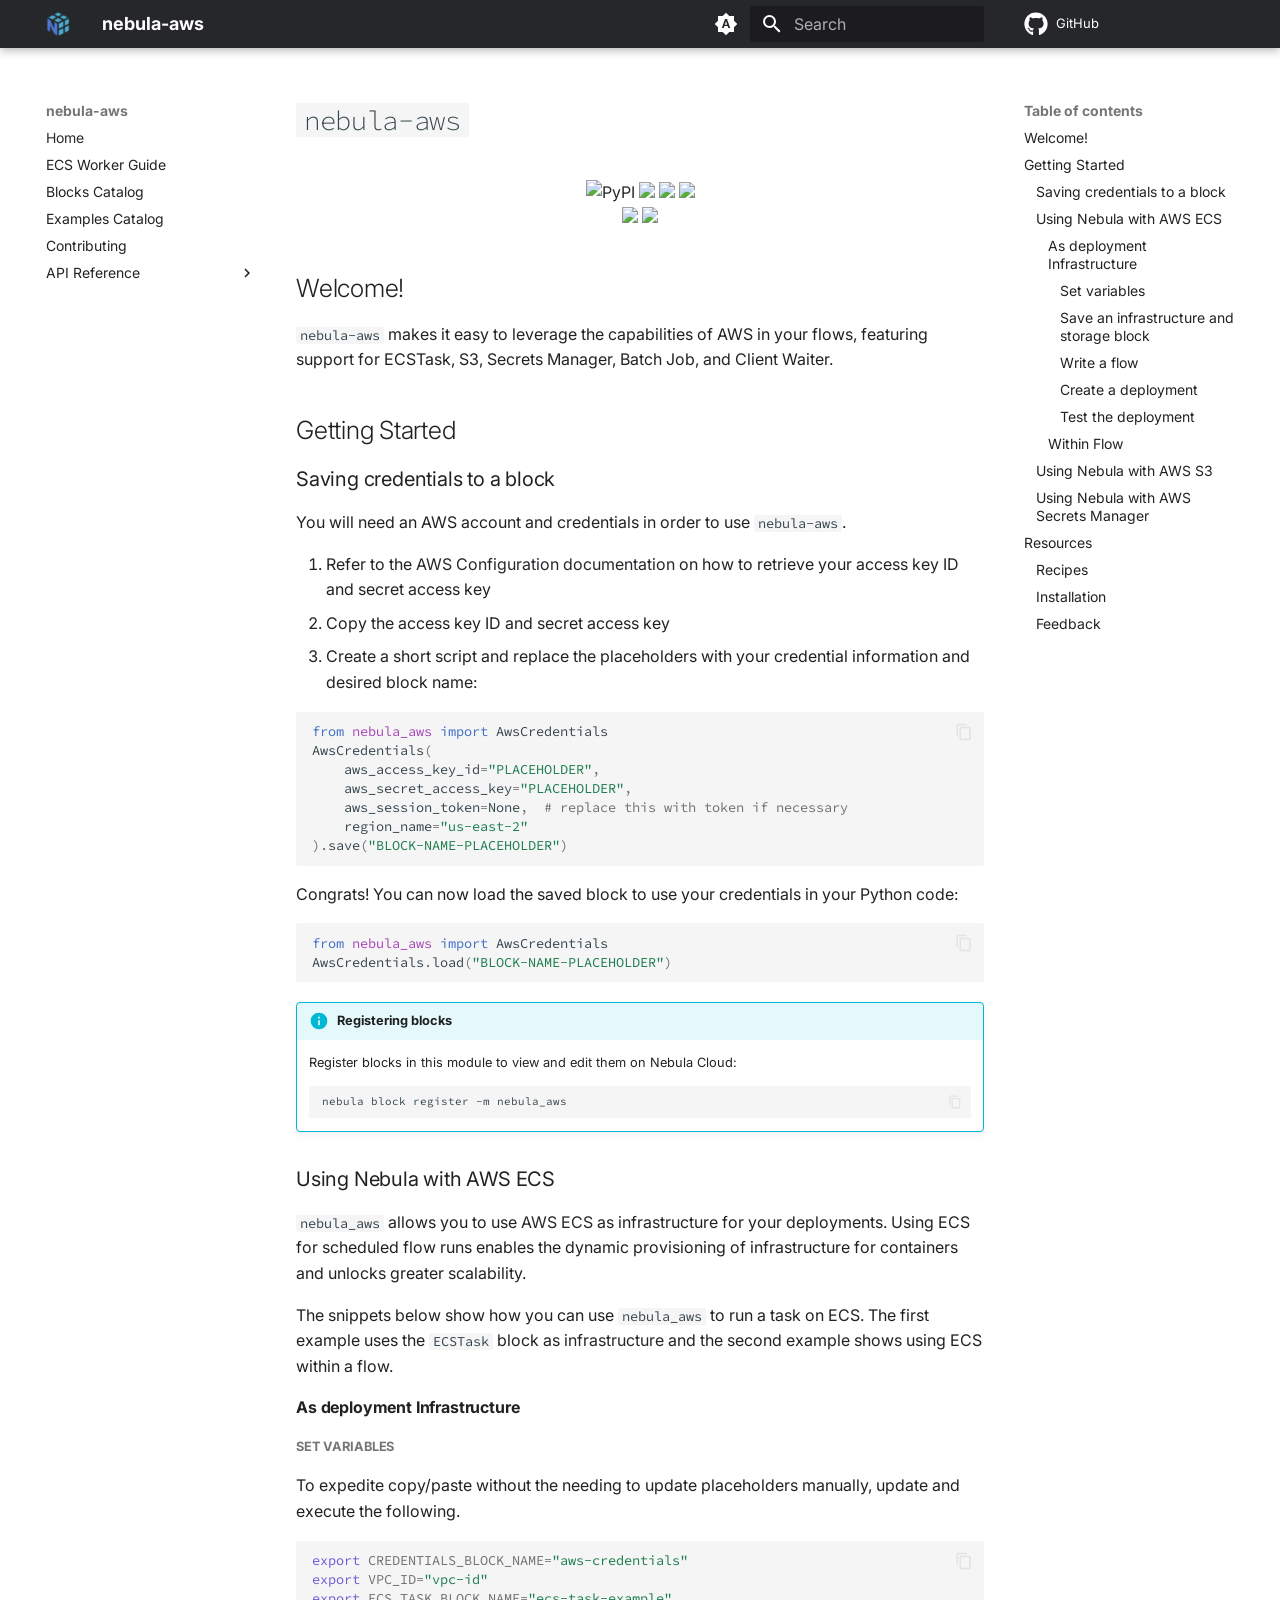
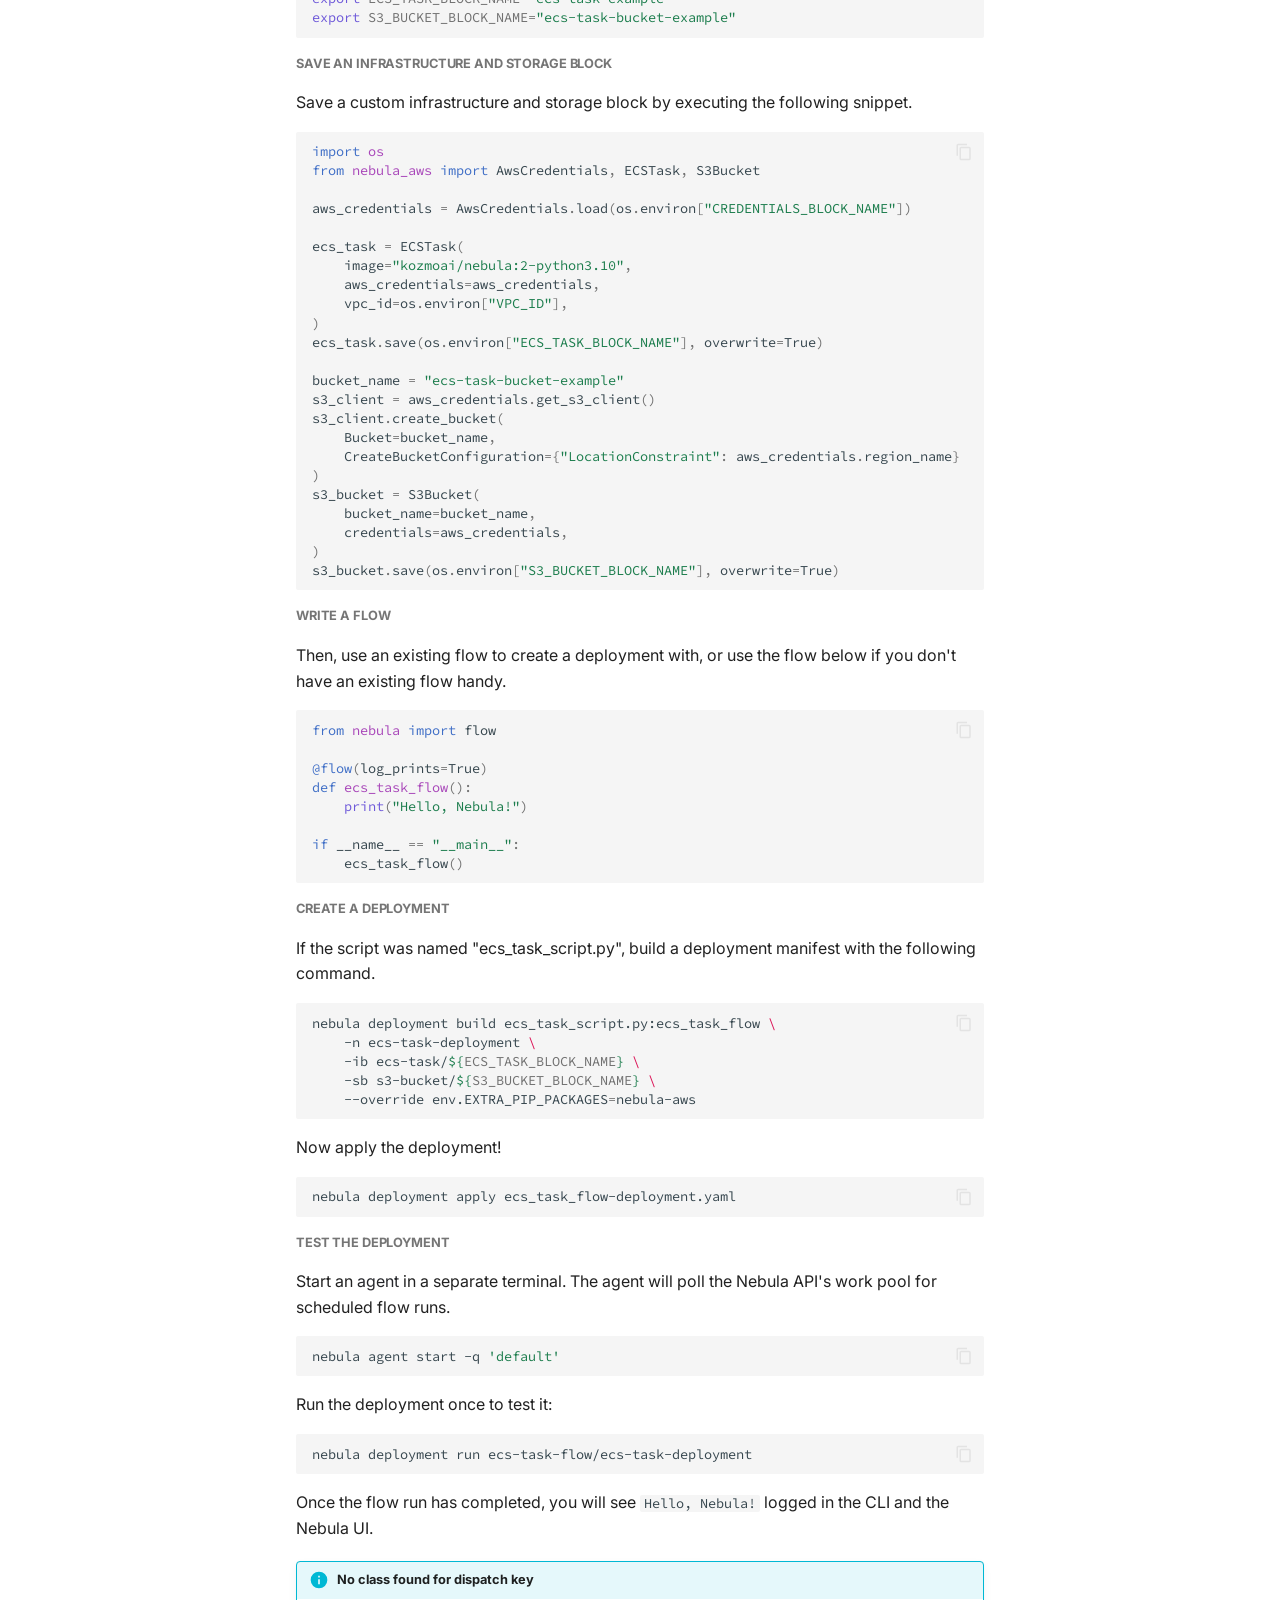
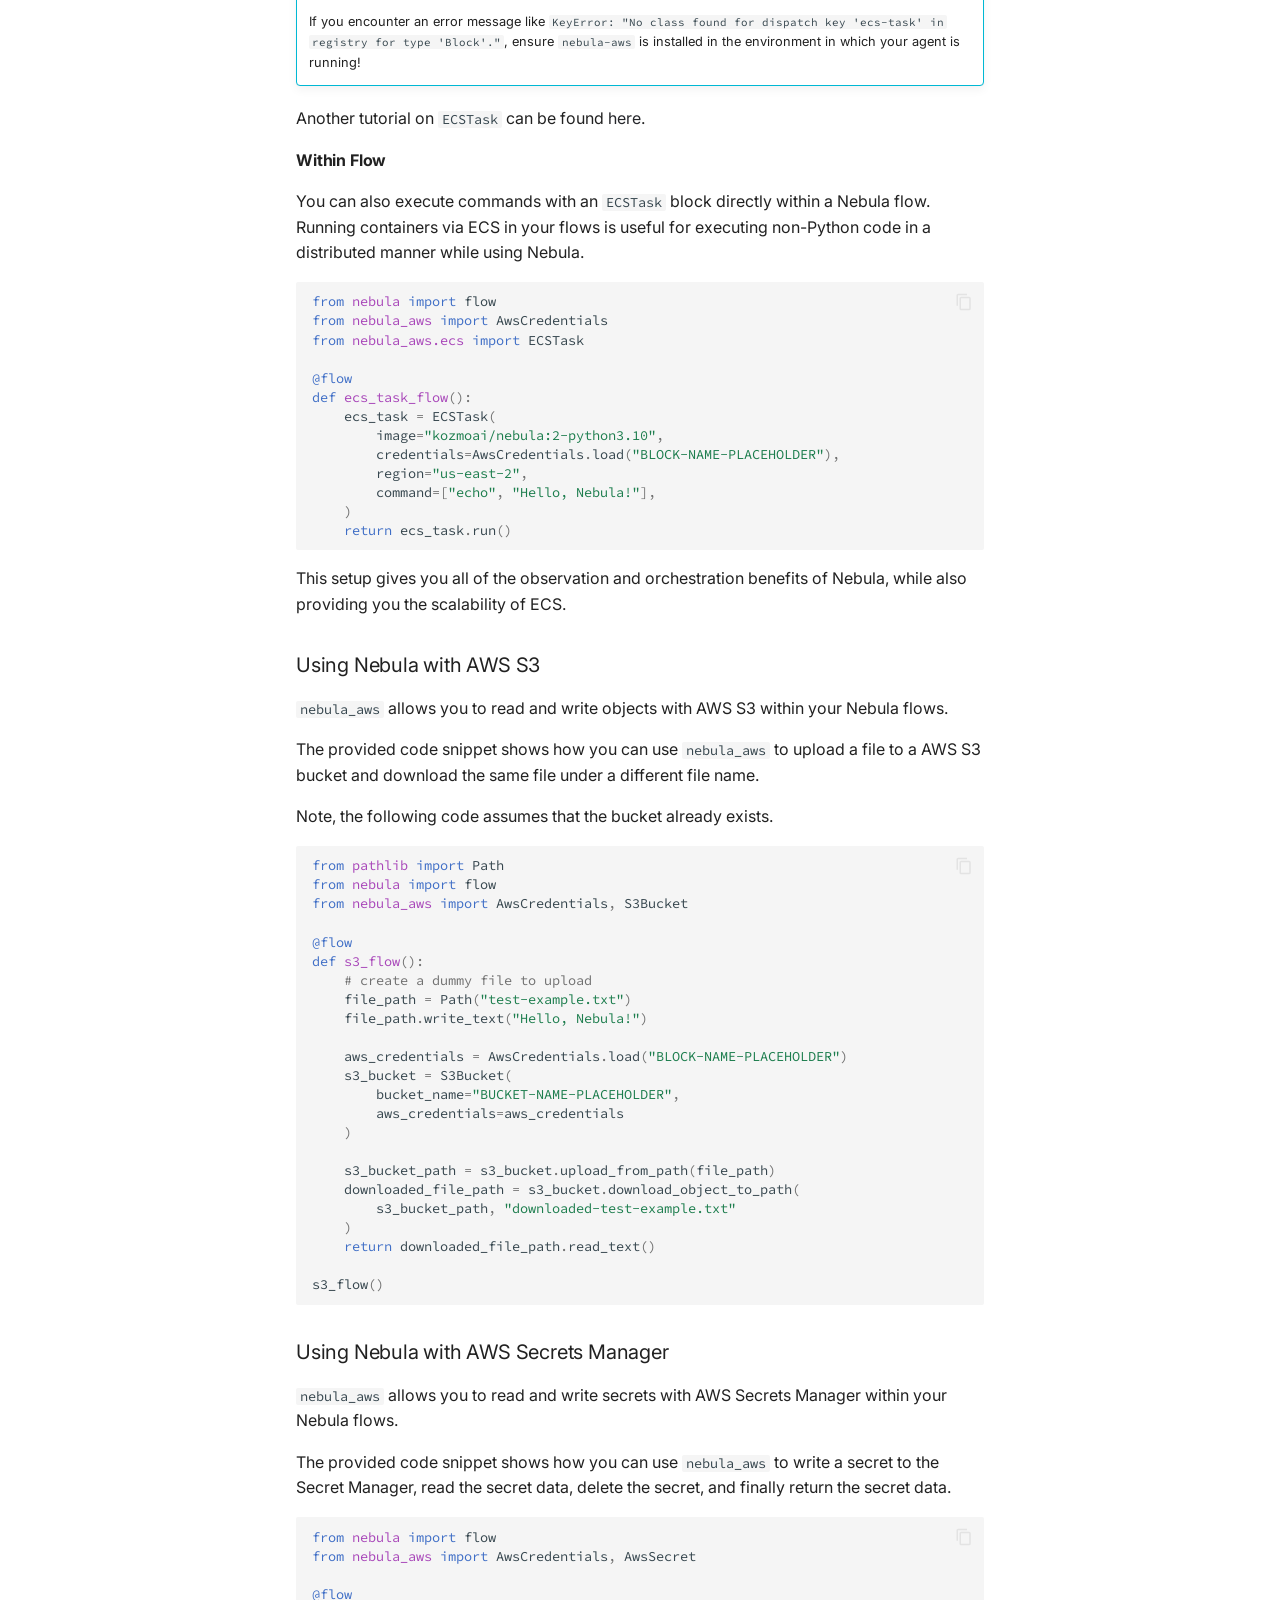
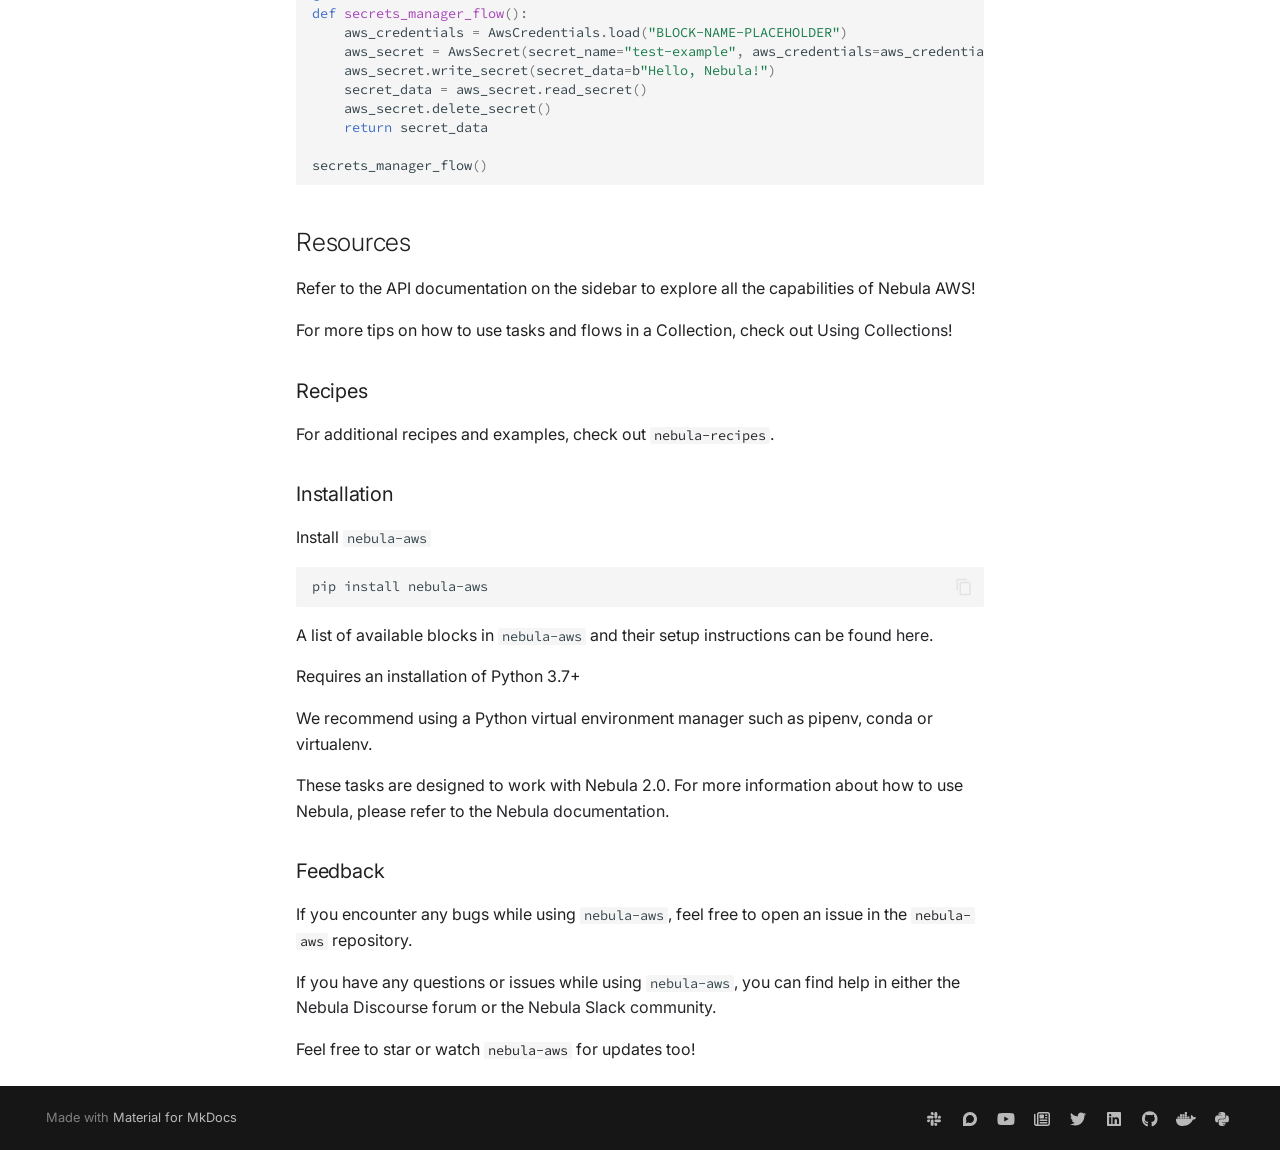
==== commit 86bcda1a: "Deploying to docs from @ kozmoai/nebula-aws@781105b98a782e511187a9a4b372a79e27790ed6 🚀" ====
--- a/index.html
+++ b/index.html
@@ -8,7 +8,7 @@
       
       
       
-        <link rel="canonical" href="https://kozmoai.github.io/nebulaplugins-aws/">
+        <link rel="canonical" href="https://kozmoai.github.io/nebula-aws/">
       
       
       
@@ -20,7 +20,7 @@
     
     
       
-        <title>nebulaplugins-aws</title>
+        <title>nebula-aws</title>
       
     
     
@@ -98,7 +98,7 @@
     <div data-md-component="skip">
       
         
-        <a href="#nebulaplugins-aws" class="md-skip">
+        <a href="#nebula-aws" class="md-skip">
           Skip to content
         </a>
       
@@ -114,7 +114,7 @@
 
 <header class="md-header md-header--shadow" data-md-component="header">
   <nav class="md-header__inner md-grid" aria-label="Header">
-    <a href="." title="nebulaplugins-aws" class="md-header__button md-logo" aria-label="nebulaplugins-aws" data-md-component="logo">
+    <a href="." title="nebula-aws" class="md-header__button md-logo" aria-label="nebula-aws" data-md-component="logo">
       
   <img src="img/nebula-logo-mark.png" alt="logo">
 
@@ -127,7 +127,7 @@
       <div class="md-header__ellipsis">
         <div class="md-header__topic">
           <span class="md-ellipsis">
-            nebulaplugins-aws
+            nebula-aws
           </span>
         </div>
         <div class="md-header__topic" data-md-component="header-topic">
@@ -220,7 +220,7 @@
     
     
       <div class="md-header__source">
-        <a href="https://github.com/kozmoai/nebulaplugins-aws" title="Go to repository" class="md-source" data-md-component="source">
+        <a href="https://github.com/kozmoai/nebula-aws" title="Go to repository" class="md-source" data-md-component="source">
   <div class="md-source__icon md-icon">
     
     <svg xmlns="http://www.w3.org/2000/svg" viewBox="0 0 496 512"><!--! Font Awesome Free 6.5.1 by @fontawesome - https://fontawesome.com License - https://fontawesome.com/license/free (Icons: CC BY 4.0, Fonts: SIL OFL 1.1, Code: MIT License) Copyright 2023 Fonticons, Inc.--><path d="M165.9 397.4c0 2-2.3 3.6-5.2 3.6-3.3.3-5.6-1.3-5.6-3.6 0-2 2.3-3.6 5.2-3.6 3-.3 5.6 1.3 5.6 3.6zm-31.1-4.5c-.7 2 1.3 4.3 4.3 4.9 2.6 1 5.6 0 6.2-2s-1.3-4.3-4.3-5.2c-2.6-.7-5.5.3-6.2 2.3zm44.2-1.7c-2.9.7-4.9 2.6-4.6 4.9.3 2 2.9 3.3 5.9 2.6 2.9-.7 4.9-2.6 4.6-4.6-.3-1.9-3-3.2-5.9-2.9zM244.8 8C106.1 8 0 113.3 0 252c0 110.9 69.8 205.8 169.5 239.2 12.8 2.3 17.3-5.6 17.3-12.1 0-6.2-.3-40.4-.3-61.4 0 0-70 15-84.7-29.8 0 0-11.4-29.1-27.8-36.6 0 0-22.9-15.7 1.6-15.4 0 0 24.9 2 38.6 25.8 21.9 38.6 58.6 27.5 72.9 20.9 2.3-16 8.8-27.1 16-33.7-55.9-6.2-112.3-14.3-112.3-110.5 0-27.5 7.6-41.3 23.6-58.9-2.6-6.5-11.1-33.3 2.6-67.9 20.9-6.5 69 27 69 27 20-5.6 41.5-8.5 62.8-8.5s42.8 2.9 62.8 8.5c0 0 48.1-33.6 69-27 13.7 34.7 5.2 61.4 2.6 67.9 16 17.7 25.8 31.5 25.8 58.9 0 96.5-58.9 104.2-114.8 110.5 9.2 7.9 17 22.9 17 46.4 0 33.7-.3 75.4-.3 83.6 0 6.5 4.6 14.4 17.3 12.1C428.2 457.8 496 362.9 496 252 496 113.3 383.5 8 244.8 8zM97.2 352.9c-1.3 1-1 3.3.7 5.2 1.6 1.6 3.9 2.3 5.2 1 1.3-1 1-3.3-.7-5.2-1.6-1.6-3.9-2.3-5.2-1zm-10.8-8.1c-.7 1.3.3 2.9 2.3 3.9 1.6 1 3.6.7 4.3-.7.7-1.3-.3-2.9-2.3-3.9-2-.6-3.6-.3-4.3.7zm32.4 35.6c-1.6 1.3-1 4.3 1.3 6.2 2.3 2.3 5.2 2.6 6.5 1 1.3-1.3.7-4.3-1.3-6.2-2.2-2.3-5.2-2.6-6.5-1zm-11.4-14.7c-1.6 1-1.6 3.6 0 5.9 1.6 2.3 4.3 3.3 5.6 2.3 1.6-1.3 1.6-3.9 0-6.2-1.4-2.3-4-3.3-5.6-2z"/></svg>
@@ -256,16 +256,16 @@
 
 <nav class="md-nav md-nav--primary" aria-label="Navigation" data-md-level="0">
   <label class="md-nav__title" for="__drawer">
-    <a href="." title="nebulaplugins-aws" class="md-nav__button md-logo" aria-label="nebulaplugins-aws" data-md-component="logo">
+    <a href="." title="nebula-aws" class="md-nav__button md-logo" aria-label="nebula-aws" data-md-component="logo">
       
   <img src="img/nebula-logo-mark.png" alt="logo">
 
     </a>
-    nebulaplugins-aws
+    nebula-aws
   </label>
   
     <div class="md-nav__source">
-      <a href="https://github.com/kozmoai/nebulaplugins-aws" title="Go to repository" class="md-source" data-md-component="source">
+      <a href="https://github.com/kozmoai/nebula-aws" title="Go to repository" class="md-source" data-md-component="source">
   <div class="md-source__icon md-icon">
     
     <svg xmlns="http://www.w3.org/2000/svg" viewBox="0 0 496 512"><!--! Font Awesome Free 6.5.1 by @fontawesome - https://fontawesome.com License - https://fontawesome.com/license/free (Icons: CC BY 4.0, Fonts: SIL OFL 1.1, Code: MIT License) Copyright 2023 Fonticons, Inc.--><path d="M165.9 397.4c0 2-2.3 3.6-5.2 3.6-3.3.3-5.6-1.3-5.6-3.6 0-2 2.3-3.6 5.2-3.6 3-.3 5.6 1.3 5.6 3.6zm-31.1-4.5c-.7 2 1.3 4.3 4.3 4.9 2.6 1 5.6 0 6.2-2s-1.3-4.3-4.3-5.2c-2.6-.7-5.5.3-6.2 2.3zm44.2-1.7c-2.9.7-4.9 2.6-4.6 4.9.3 2 2.9 3.3 5.9 2.6 2.9-.7 4.9-2.6 4.6-4.6-.3-1.9-3-3.2-5.9-2.9zM244.8 8C106.1 8 0 113.3 0 252c0 110.9 69.8 205.8 169.5 239.2 12.8 2.3 17.3-5.6 17.3-12.1 0-6.2-.3-40.4-.3-61.4 0 0-70 15-84.7-29.8 0 0-11.4-29.1-27.8-36.6 0 0-22.9-15.7 1.6-15.4 0 0 24.9 2 38.6 25.8 21.9 38.6 58.6 27.5 72.9 20.9 2.3-16 8.8-27.1 16-33.7-55.9-6.2-112.3-14.3-112.3-110.5 0-27.5 7.6-41.3 23.6-58.9-2.6-6.5-11.1-33.3 2.6-67.9 20.9-6.5 69 27 69 27 20-5.6 41.5-8.5 62.8-8.5s42.8 2.9 62.8 8.5c0 0 48.1-33.6 69-27 13.7 34.7 5.2 61.4 2.6 67.9 16 17.7 25.8 31.5 25.8 58.9 0 96.5-58.9 104.2-114.8 110.5 9.2 7.9 17 22.9 17 46.4 0 33.7-.3 75.4-.3 83.6 0 6.5 4.6 14.4 17.3 12.1C428.2 457.8 496 362.9 496 252 496 113.3 383.5 8 244.8 8zM97.2 352.9c-1.3 1-1 3.3.7 5.2 1.6 1.6 3.9 2.3 5.2 1 1.3-1 1-3.3-.7-5.2-1.6-1.6-3.9-2.3-5.2-1zm-10.8-8.1c-.7 1.3.3 2.9 2.3 3.9 1.6 1 3.6.7 4.3-.7.7-1.3-.3-2.9-2.3-3.9-2-.6-3.6-.3-4.3.7zm32.4 35.6c-1.6 1.3-1 4.3 1.3 6.2 2.3 2.3 5.2 2.6 6.5 1 1.3-1.3.7-4.3-1.3-6.2-2.2-2.3-5.2-2.6-6.5-1zm-11.4-14.7c-1.6 1-1.6 3.6 0 5.9 1.6 2.3 4.3 3.3 5.6 2.3 1.6-1.3 1.6-3.9 0-6.2-1.4-2.3-4-3.3-5.6-2z"/></svg>
@@ -1090,16 +1090,16 @@
   
 
 
-<h1 id="nebulaplugins-aws"><code>nebulaplugins-aws</code></h1>
+<h1 id="nebula-aws"><code>nebula-aws</code></h1>
 <p align="center">
-    <a href="https://pypi.python.org/pypi/nebulaplugins-aws/" alt="PyPI version">
-        <img alt="PyPI" src="https://img.shields.io/pypi/v/nebulaplugins-aws?color=26272B&labelColor=090422"></a>
-    <a href="https://github.com/kozmoai/nebulaplugins-aws/" alt="Stars">
-        <img src="https://img.shields.io/github/stars/kozmoai/nebulaplugins-aws?color=26272B&labelColor=090422" /></a>
-    <a href="https://pepy.tech/badge/nebulaplugins-aws/" alt="Downloads">
-        <img src="https://img.shields.io/pypi/dm/nebulaplugins-aws?color=26272B&labelColor=090422" /></a>
-    <a href="https://github.com/kozmoai/nebulaplugins-aws/pulse" alt="Activity">
-        <img src="https://img.shields.io/github/commit-activity/m/kozmoai/nebulaplugins-aws?color=26272B&labelColor=090422" /></a>
+    <a href="https://pypi.python.org/pypi/nebula-aws/" alt="PyPI version">
+        <img alt="PyPI" src="https://img.shields.io/pypi/v/nebula-aws?color=26272B&labelColor=090422"></a>
+    <a href="https://github.com/kozmoai/nebula-aws/" alt="Stars">
+        <img src="https://img.shields.io/github/stars/kozmoai/nebula-aws?color=26272B&labelColor=090422" /></a>
+    <a href="https://pepy.tech/badge/nebula-aws/" alt="Downloads">
+        <img src="https://img.shields.io/pypi/dm/nebula-aws?color=26272B&labelColor=090422" /></a>
+    <a href="https://github.com/kozmoai/nebula-aws/pulse" alt="Activity">
+        <img src="https://img.shields.io/github/commit-activity/m/kozmoai/nebula-aws?color=26272B&labelColor=090422" /></a>
     <br>
     <a href="https://nebula-community.slack.com" alt="Slack">
         <img src="https://img.shields.io/badge/slack-join_community-red.svg?color=26272B&labelColor=090422&logo=slack" /></a>
@@ -1108,10 +1108,10 @@
 </p>
 
 <h2 id="welcome">Welcome!</h2>
-<p><code>nebulaplugins-aws</code> makes it easy to leverage the capabilities of AWS in your flows, featuring support for ECSTask, S3, Secrets Manager, Batch Job, and Client Waiter.</p>
+<p><code>nebula-aws</code> makes it easy to leverage the capabilities of AWS in your flows, featuring support for ECSTask, S3, Secrets Manager, Batch Job, and Client Waiter.</p>
 <h2 id="getting-started">Getting Started</h2>
 <h3 id="saving-credentials-to-a-block">Saving credentials to a block</h3>
-<p>You will need an AWS account and credentials in order to use <code>nebulaplugins-aws</code>.</p>
+<p>You will need an AWS account and credentials in order to use <code>nebula-aws</code>.</p>
 <ol>
 <li>Refer to the <a href="https://docs.aws.amazon.com/cli/latest/userguide/cli-configure-quickstart.html#cli-configure-quickstart-creds">AWS Configuration documentation</a> on how to retrieve your access key ID and secret access key</li>
 <li>Copy the access key ID and secret access key</li>
@@ -1191,7 +1191,7 @@
 <span class="w">    </span>-n<span class="w"> </span>ecs-task-deployment<span class="w"> </span><span class="se">\</span>
 <span class="w">    </span>-ib<span class="w"> </span>ecs-task/<span class="si">${</span><span class="nv">ECS_TASK_BLOCK_NAME</span><span class="si">}</span><span class="w"> </span><span class="se">\</span>
 <span class="w">    </span>-sb<span class="w"> </span>s3-bucket/<span class="si">${</span><span class="nv">S3_BUCKET_BLOCK_NAME</span><span class="si">}</span><span class="w"> </span><span class="se">\</span>
-<span class="w">    </span>--override<span class="w"> </span>env.EXTRA_PIP_PACKAGES<span class="o">=</span>nebulaplugins-aws
+<span class="w">    </span>--override<span class="w"> </span>env.EXTRA_PIP_PACKAGES<span class="o">=</span>nebula-aws
 </code></pre></div>
 <p>Now apply the deployment!</p>
 <div class="highlight"><pre><span></span><code>nebula<span class="w"> </span>deployment<span class="w"> </span>apply<span class="w"> </span>ecs_task_flow-deployment.yaml
@@ -1207,9 +1207,9 @@
 <div class="admonition info">
 <p class="admonition-title">No class found for dispatch key</p>
 <p>If you encounter an error message like <code>KeyError: "No class found for dispatch key 'ecs-task' in registry for type 'Block'."</code>,
-ensure <code>nebulaplugins-aws</code> is installed in the environment in which your agent is running!</p>
+ensure <code>nebula-aws</code> is installed in the environment in which your agent is running!</p>
 </div>
-<p>Another tutorial on <code>ECSTask</code> can be found <a href="https://towardsdatascience.com/nebulaplugins-aws-ecs-fargate-github-actions-make-serverless-dataflows-as-easy-as-py-f6025335effc">here</a>.</p>
+<p>Another tutorial on <code>ECSTask</code> can be found <a href="https://towardsdatascience.com/nebula-aws-ecs-fargate-github-actions-make-serverless-dataflows-as-easy-as-py-f6025335effc">here</a>.</p>
 <h4 id="within-flow">Within Flow</h4>
 <p>You can also execute commands with an <code>ECSTask</code> block directly within a Nebula flow. Running containers via ECS in your flows is useful for executing non-Python code in a distributed manner while using Nebula.</p>
 <div class="highlight"><pre><span></span><code><span class="kn">from</span> <span class="nn">nebula</span> <span class="kn">import</span> <span class="n">flow</span>
@@ -1278,17 +1278,17 @@
 <h3 id="recipes">Recipes</h3>
 <p>For additional recipes and examples, check out <a href="https://github.com/kozmoai/nebula-recipes"><code>nebula-recipes</code></a>.</p>
 <h3 id="installation">Installation</h3>
-<p>Install <code>nebulaplugins-aws</code></p>
-<div class="highlight"><pre><span></span><code>pip<span class="w"> </span>install<span class="w"> </span>nebulaplugins-aws
+<p>Install <code>nebula-aws</code></p>
+<div class="highlight"><pre><span></span><code>pip<span class="w"> </span>install<span class="w"> </span>nebula-aws
 </code></pre></div>
-<p>A list of available blocks in <code>nebulaplugins-aws</code> and their setup instructions can be found <a href="https://kozmoai.github.io/nebulaplugins-aws/#blocks-catalog">here</a>.</p>
+<p>A list of available blocks in <code>nebula-aws</code> and their setup instructions can be found <a href="https://kozmoai.github.io/nebula-aws/#blocks-catalog">here</a>.</p>
 <p>Requires an installation of Python 3.7+</p>
 <p>We recommend using a Python virtual environment manager such as pipenv, conda or virtualenv.</p>
 <p>These tasks are designed to work with Nebula 2.0. For more information about how to use Nebula, please refer to the <a href="https://docs.nebula.io/">Nebula documentation</a>.</p>
 <h3 id="feedback">Feedback</h3>
-<p>If you encounter any bugs while using <code>nebulaplugins-aws</code>, feel free to open an issue in the <a href="https://github.com/kozmoai/nebulaplugins-aws"><code>nebulaplugins-aws</code></a> repository.</p>
-<p>If you have any questions or issues while using <code>nebulaplugins-aws</code>, you can find help in either the <a href="https://discourse.nebula.io/">Nebula Discourse forum</a> or the <a href="https://nebula.io/slack">Nebula Slack community</a>.</p>
-<p>Feel free to star or watch <a href="https://github.com/kozmoai/nebulaplugins-aws"><code>nebulaplugins-aws</code></a> for updates too!</p>
+<p>If you encounter any bugs while using <code>nebula-aws</code>, feel free to open an issue in the <a href="https://github.com/kozmoai/nebula-aws"><code>nebula-aws</code></a> repository.</p>
+<p>If you have any questions or issues while using <code>nebula-aws</code>, you can find help in either the <a href="https://discourse.nebula.io/">Nebula Discourse forum</a> or the <a href="https://nebula.io/slack">Nebula Slack community</a>.</p>
+<p>Feel free to star or watch <a href="https://github.com/kozmoai/nebula-aws"><code>nebula-aws</code></a> for updates too!</p>
 
 
 
